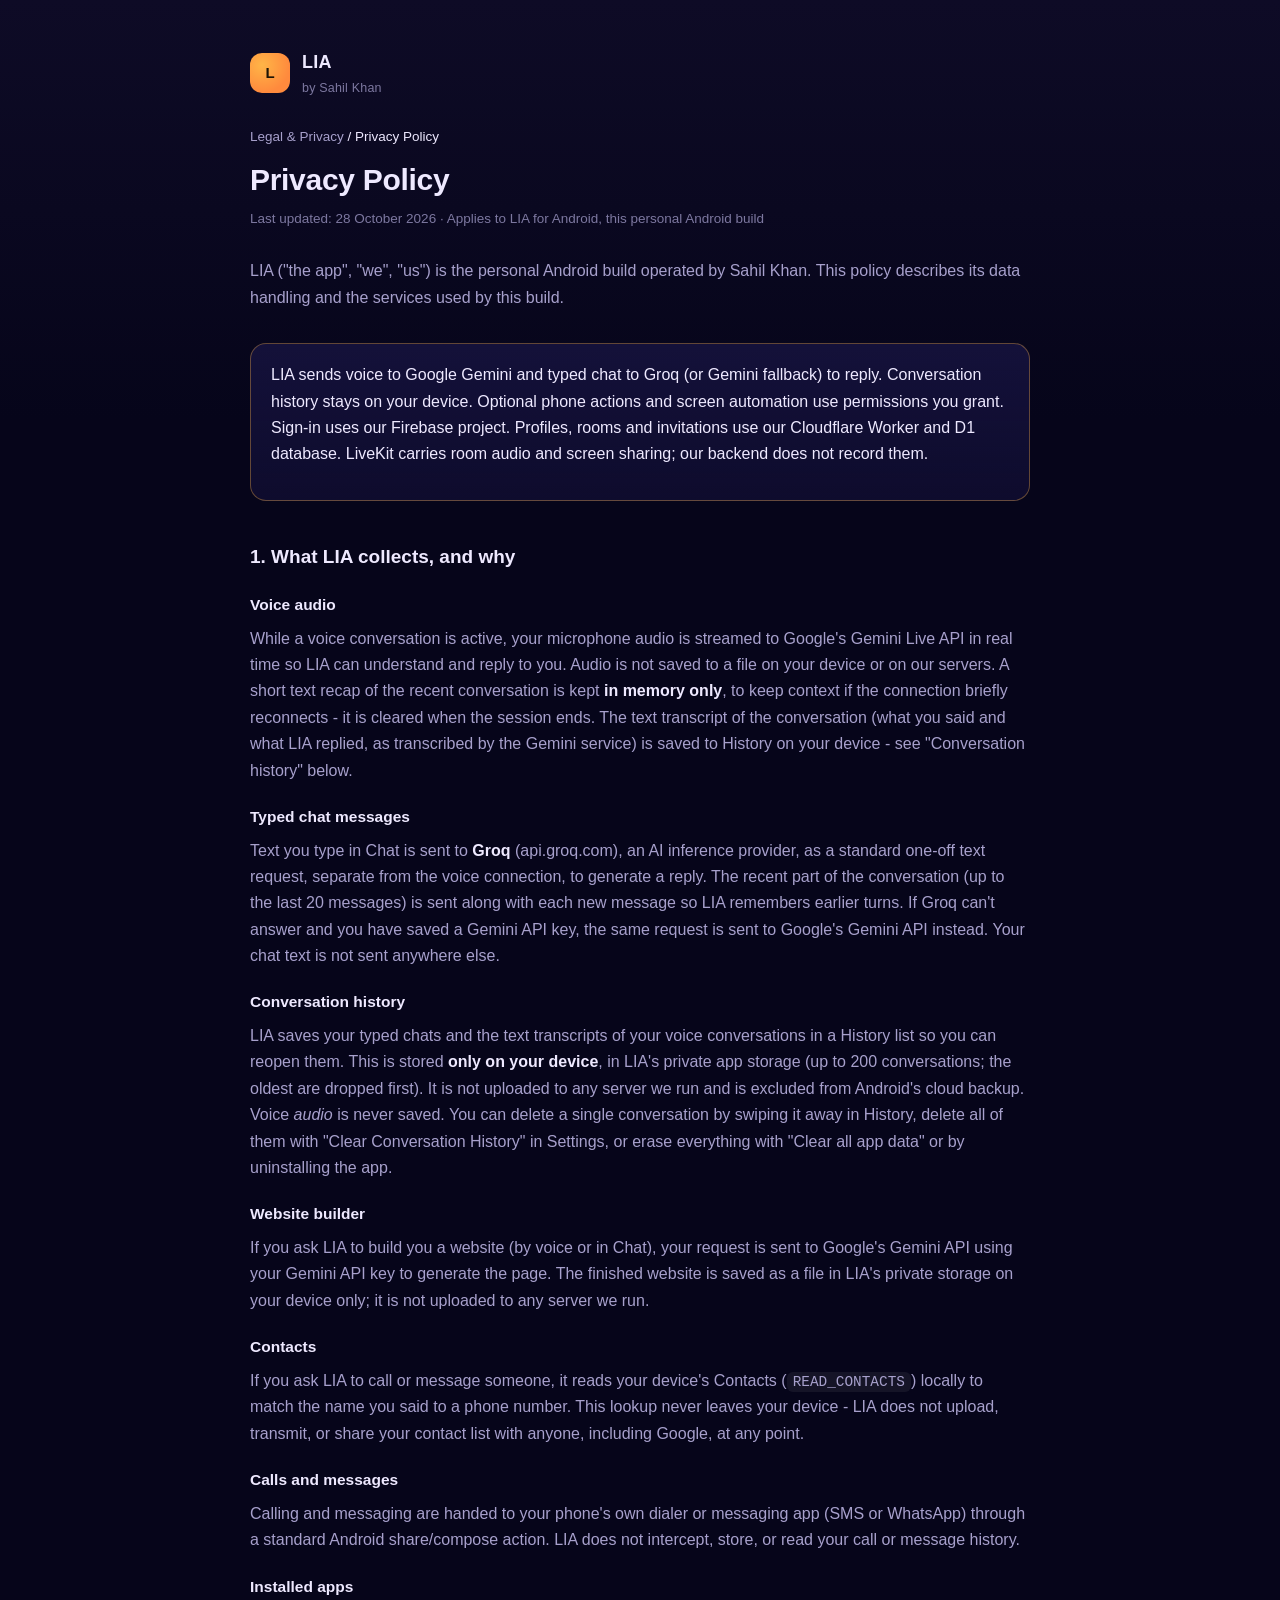
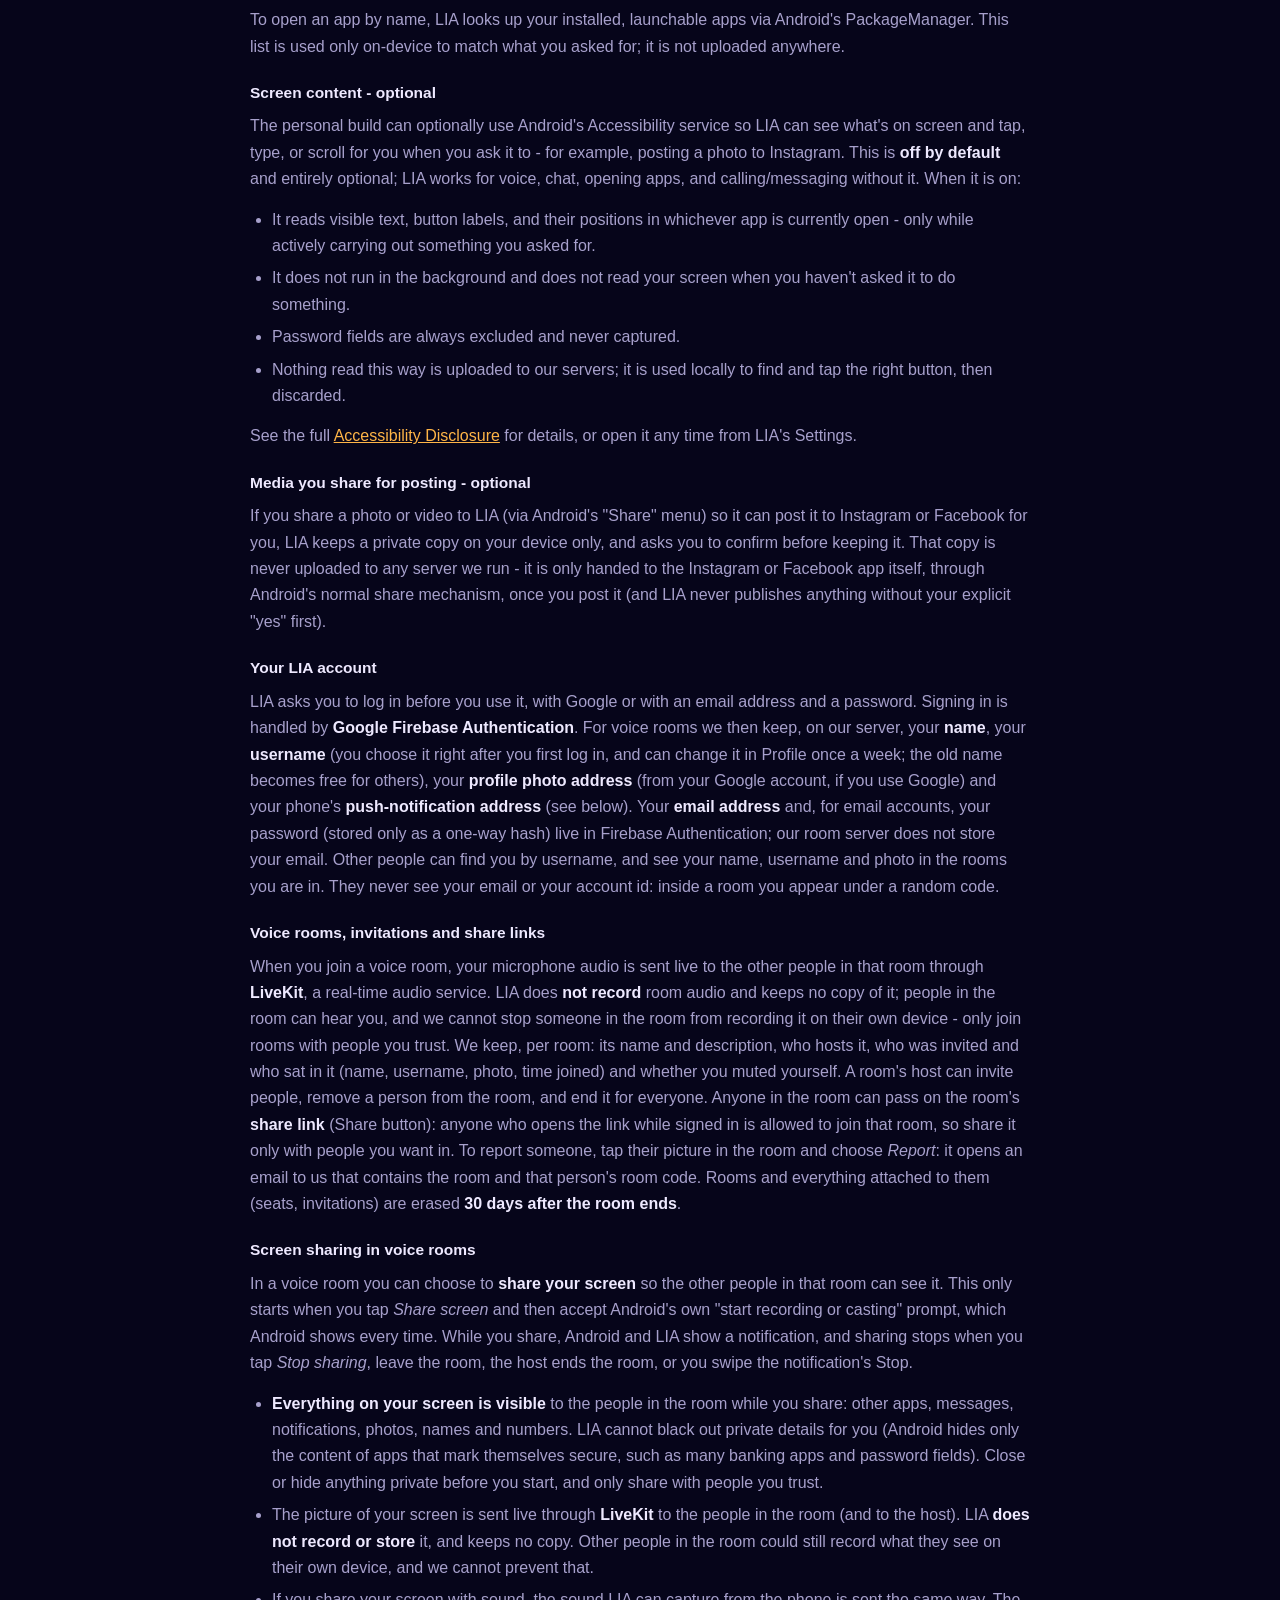
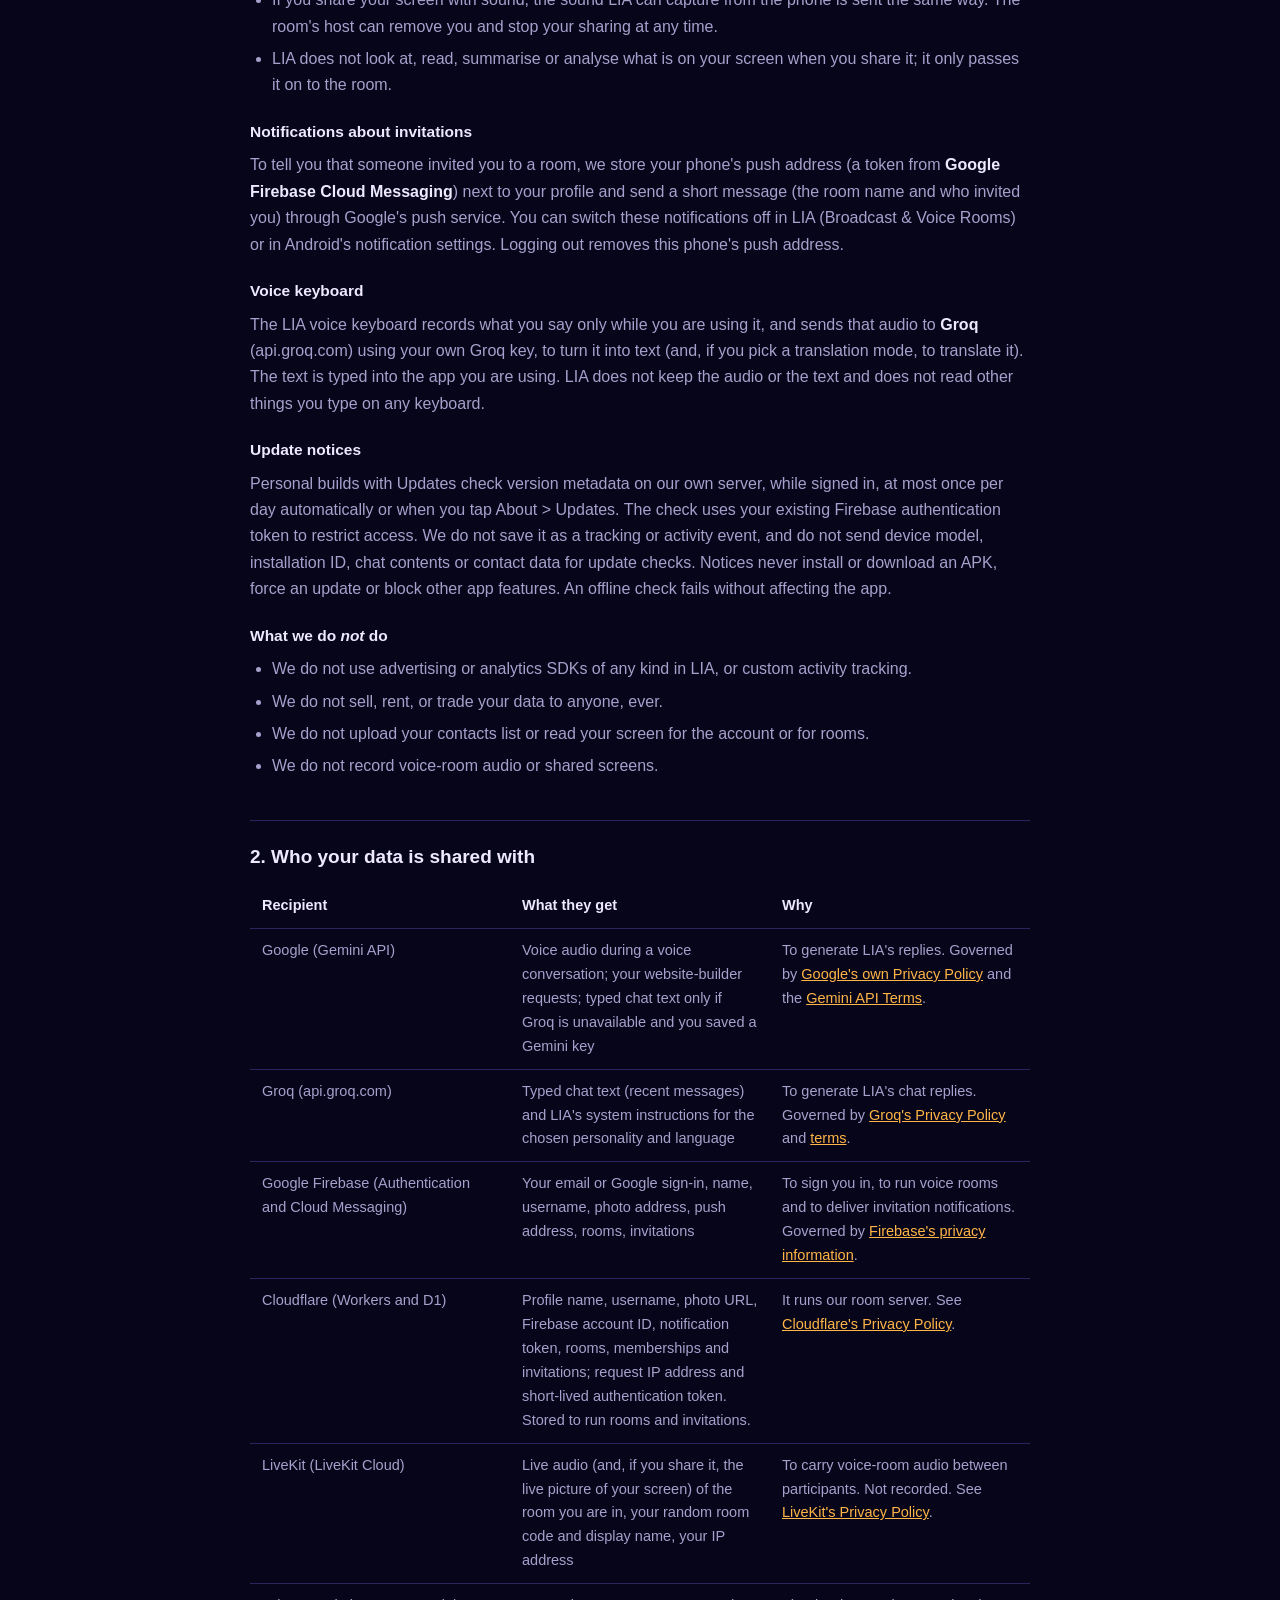
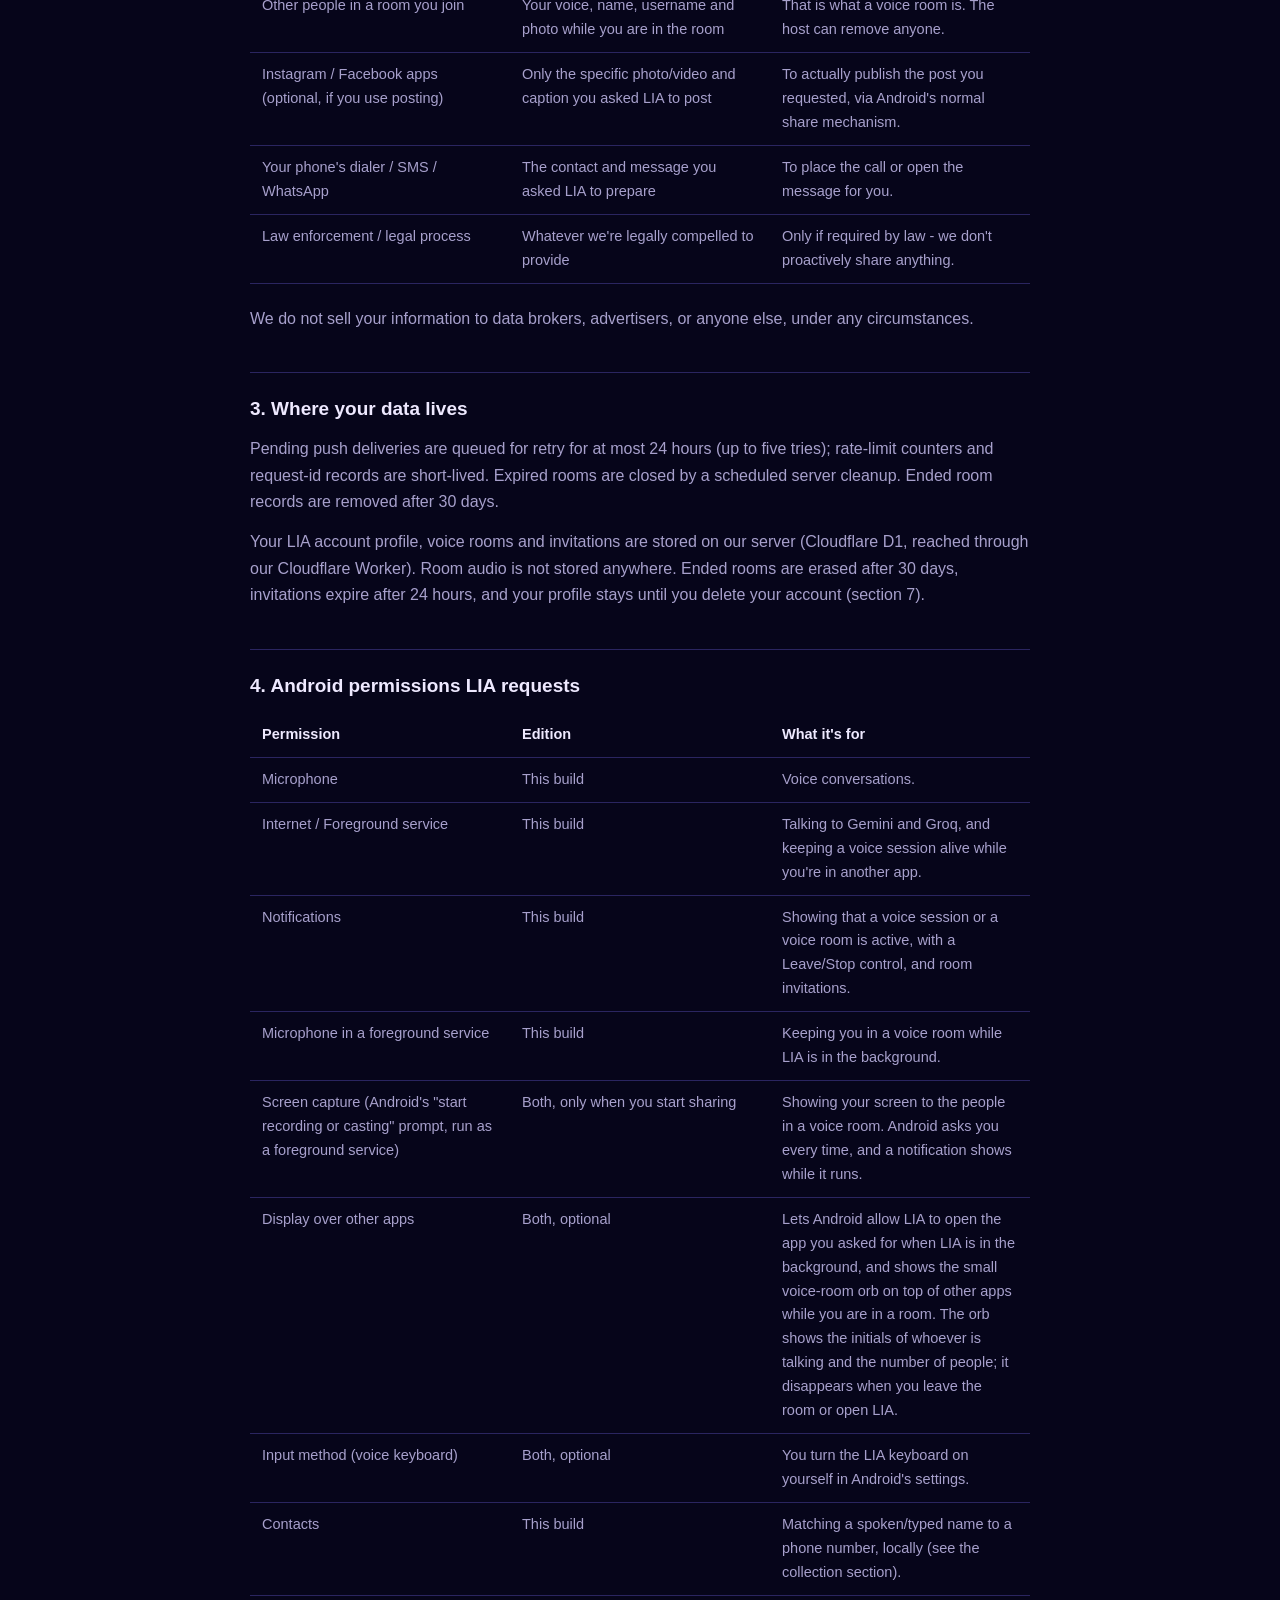
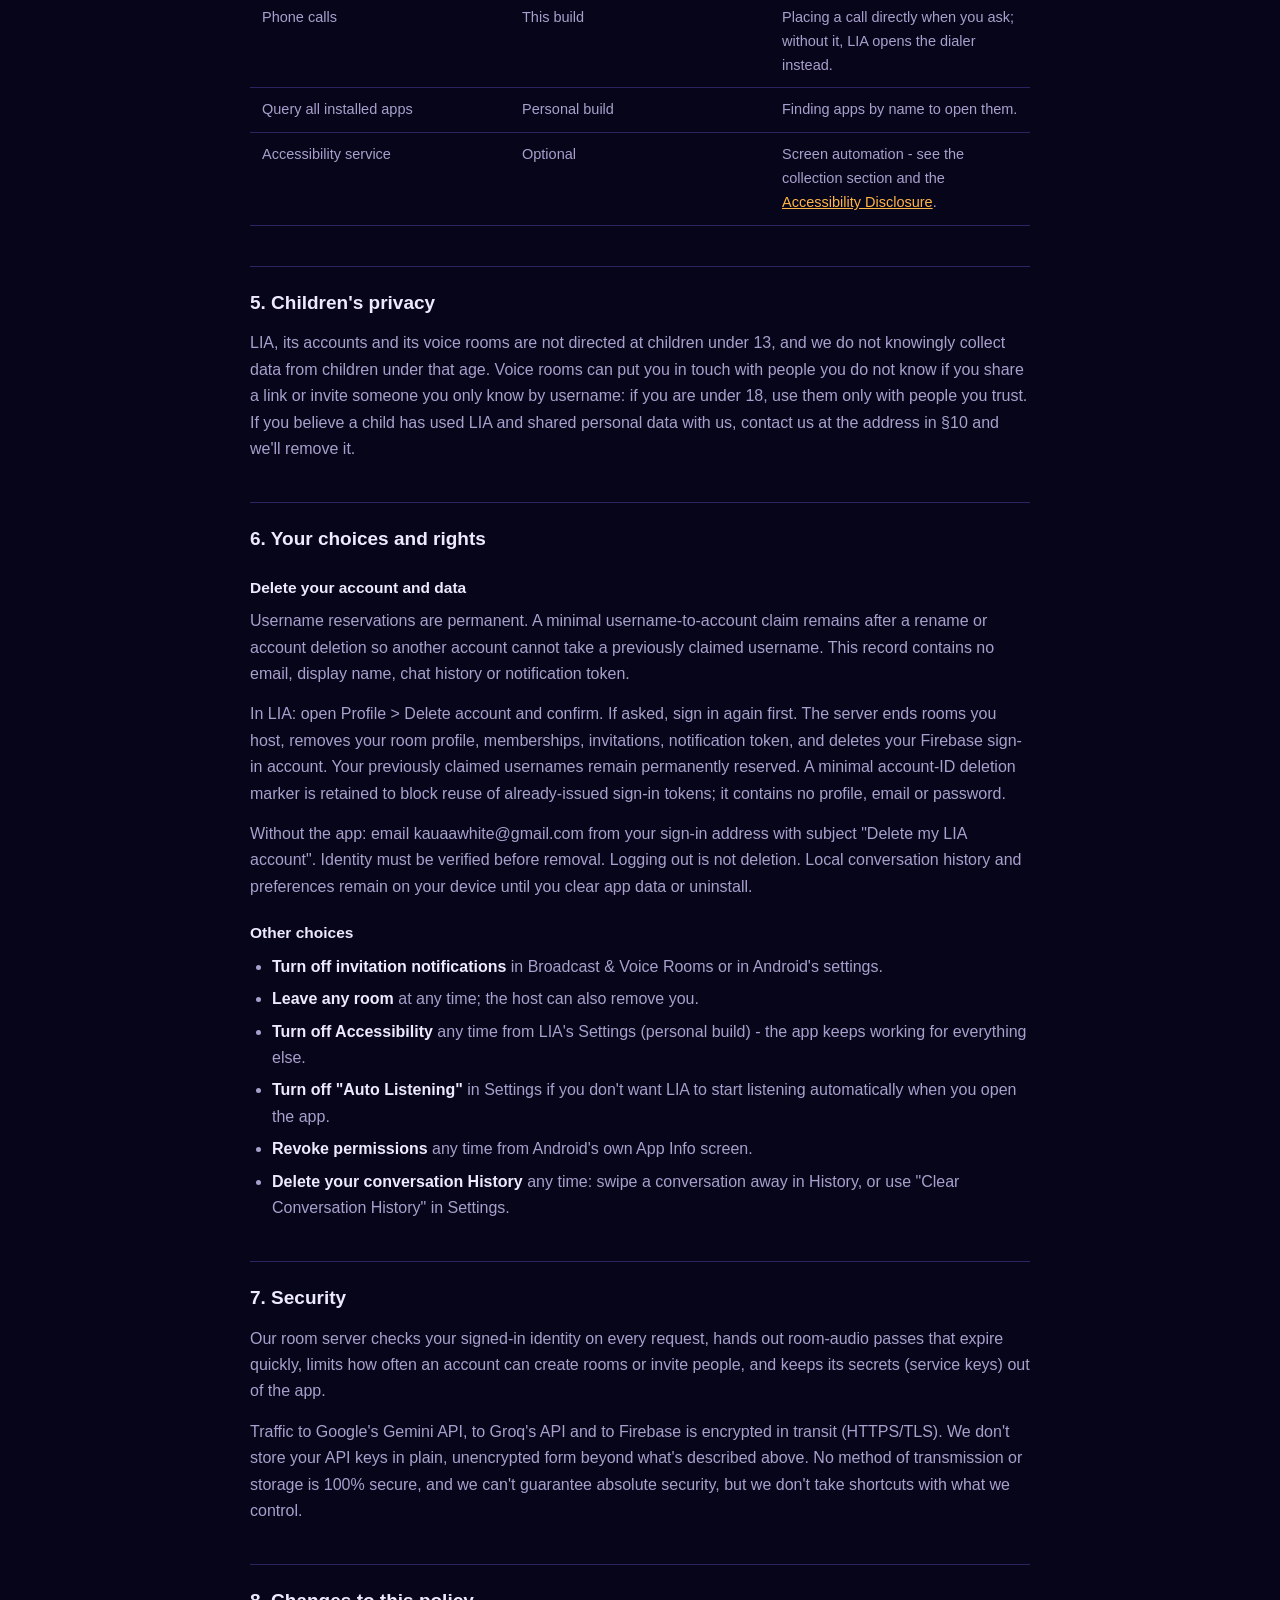
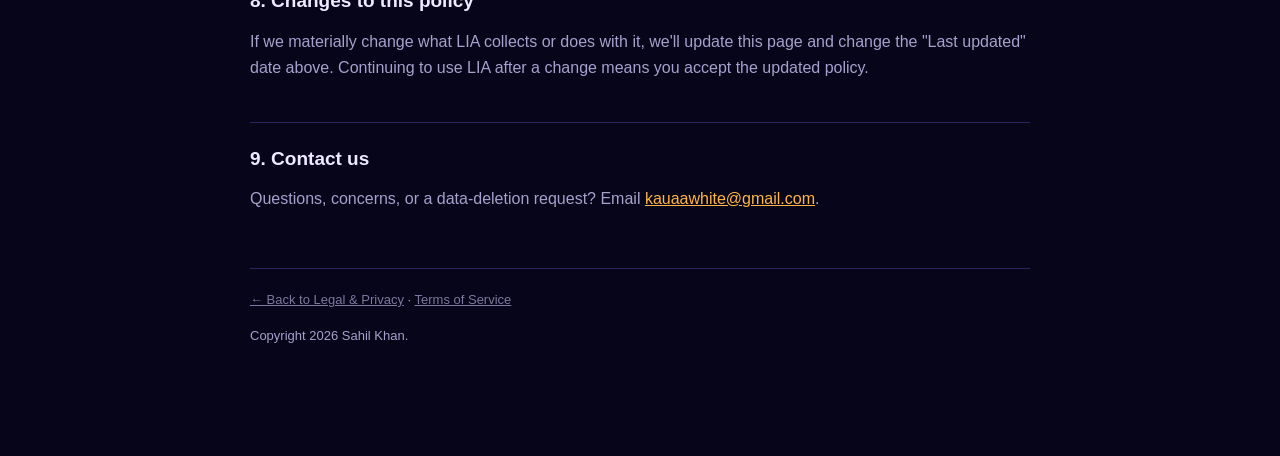
==== privacy-policy.html @ 839a4ca4 "Remove retired activity reporting, keep notice-only updates" ====
<!DOCTYPE html>

<html lang="en">
<head>
<meta charset="utf-8"/>
<meta content="width=device-width, initial-scale=1" name="viewport"/>
<title>Privacy Policy - LIA</title>
<meta content="Privacy Policy for the LIA AI assistant app: what data it collects, why, and who it's shared with." name="description"/>
<link href="style.css" rel="stylesheet"/>
</head>
<body>
<div class="wrap">
<header class="top">
<div class="mark">L</div>
<div class="brand">LIA<small>by Sahil Khan</small></div>
</header>
<nav class="crumbs"><a href="index.html">Legal &amp; Privacy</a> / Privacy Policy</nav>
<h1>Privacy Policy</h1>
<p class="updated">Last updated: 28 October 2026 · Applies to LIA for Android, this personal Android build</p>
<p class="lede">LIA ("the app", "we", "us") is the personal Android build operated by Sahil Khan. This policy describes its data handling and the services used by this build.</p>
<div class="card notice">
<p>LIA sends voice to Google Gemini and typed chat to Groq (or Gemini fallback) to reply. Conversation history stays on your device. Optional phone actions and screen automation use permissions you grant. Sign-in uses our Firebase project. Profiles, rooms and invitations use our Cloudflare Worker and D1 database. LiveKit carries room audio and screen sharing; our backend does not record them.</p>
</div>
<h2 id="collect">1. What LIA collects, and why</h2>
<h3>Voice audio</h3>
<p>While a voice conversation is active, your microphone audio is streamed to Google's Gemini
  Live API in real time so LIA can understand and reply to you. Audio is not saved to a file on
  your device or on our servers. A short text recap of the recent conversation is kept
  <strong>in memory only</strong>, to keep context if the connection briefly reconnects - it is
  cleared when the session ends. The text transcript of the conversation (what you said and what
  LIA replied, as transcribed by the Gemini service) is saved to History on your device - see
  "Conversation history" below.</p>
<h3>Typed chat messages</h3>
<p>Text you type in Chat is sent to <strong>Groq</strong> (api.groq.com), an AI inference
  provider, as a standard one-off text request, separate from the voice connection, to generate
  a reply. The recent part of the conversation (up to the last 20 messages) is sent along with
  each new message so LIA remembers earlier turns. If Groq can't answer and you have saved a
  Gemini API key, the same request is sent to Google's Gemini API instead. Your chat text is
  not sent anywhere else.</p>
<h3>Conversation history</h3>
<p>LIA saves your typed chats and the text transcripts of your voice conversations in a
  History list so you can reopen them. This is stored <strong>only on your device</strong>, in
  LIA's private app storage (up to 200 conversations; the oldest are dropped first). It is not
  uploaded to any server we run and is excluded from Android's cloud backup. Voice <em>audio</em>
  is never saved. You can delete a single conversation by swiping it away in History, delete
  all of them with "Clear Conversation History" in Settings, or erase everything with "Clear all
  app data" or by uninstalling the app.</p>
<h3>Website builder</h3>
<p>If you ask LIA to build you a website (by voice or in Chat), your request is sent to
  Google's Gemini API using your Gemini API key to generate the page. The finished website is
  saved as a file in LIA's private storage on your device only; it is not uploaded to any
  server we run.</p>
<h3>Contacts</h3>
<p>If you ask LIA to call or message someone, it reads your device's Contacts
  (<code>READ_CONTACTS</code>) locally to match the name you said to a phone number. This lookup
  never leaves your device - LIA does not upload, transmit, or share your contact list with
  anyone, including Google, at any point.</p>
<h3>Calls and messages</h3>
<p>Calling and messaging are handed to your phone's own dialer or messaging app (SMS or
  WhatsApp) through a standard Android share/compose action. LIA does not intercept, store, or
  read your call or message history.</p>
<h3>Installed apps</h3>
<p>To open an app by name, LIA looks up your installed, launchable apps via Android's
  PackageManager. This list is used only on-device to match what you asked for; it is not
  uploaded anywhere.</p>
<h3 id="accessibility">Screen content - optional</h3>
<p>The personal build can optionally use Android's Accessibility service so LIA can see what's
  on screen and tap, type, or scroll for you when you ask it to - for example, posting a photo
  to Instagram. This is <strong>off by default</strong> and entirely optional; LIA works for
  voice, chat, opening apps, and calling/messaging without it. When it is on:</p>
<ul>
<li>It reads visible text, button labels, and their positions in whichever app is currently
    open - only while actively carrying out something you asked for.</li>
<li>It does not run in the background and does not read your screen when you haven't asked
    it to do something.</li>
<li>Password fields are always excluded and never captured.</li>
<li>Nothing read this way is uploaded to our servers; it is used locally to find and tap the
    right button, then discarded.</li>
</ul>
<p>See the full <a href="privacy-policy.html#accessibility">Accessibility Disclosure</a> for
  details, or open it any time from LIA's Settings.</p>
<h3>Media you share for posting - optional</h3>
<p>If you share a photo or video to LIA (via Android's "Share" menu) so it can post it to
  Instagram or Facebook for you, LIA keeps a private copy on your device only, and asks you to
  confirm before keeping it. That copy is never uploaded to any server we run - it is only
  handed to the Instagram or Facebook app itself, through Android's normal share mechanism, once
  you post it (and LIA never publishes anything without your explicit "yes" first).</p>
<h3 id="account">Your LIA account</h3>
<p>LIA asks you to log in before you use it, with Google or with an email address and a password.
  Signing in is handled by <strong>Google Firebase Authentication</strong>. For voice rooms we then keep, on our
  server, your <strong>name</strong>, your <strong>username</strong> (you choose it right after you first log in, and can change it in Profile once a week; the old name becomes free for others), your
  <strong>profile photo address</strong> (from your Google account, if you use Google) and your phone's
  <strong>push-notification address</strong> (see below). Your <strong>email address</strong> and, for email accounts,
  your password (stored only as a one-way hash) live in Firebase Authentication; our room server does not store your
  email. Other people can find you by username, and see your name, username and photo in the rooms you are in. They
  never see your email or your account id: inside a room you appear under a random code.</p>
<h3 id="rooms">Voice rooms, invitations and share links</h3>
<p>When you join a voice room, your microphone audio is sent live to the other people in that room through
  <strong>LiveKit</strong>, a real-time audio service. LIA does <strong>not record</strong> room audio and keeps no
  copy of it; people in the room can hear you, and we cannot stop someone in the room from recording it
  on their own device - only join rooms with people you trust. We keep, per room: its name and description, who hosts
  it, who was invited and who sat in it (name, username, photo, time joined) and whether you muted yourself. A room's
  host can invite people, remove a person from the room, and end it for everyone. Anyone in the room can pass on the
  room's <strong>share link</strong> (Share button): anyone who opens the link while signed in is allowed to join that room, so share it
  only with people you want in. To report someone, tap their picture in the room and choose <em>Report</em>: it opens an email to us that contains the room and that person's room code. Rooms and everything attached to them (seats, invitations) are erased
  <strong>30 days after the room ends</strong>.</p>
<h3 id="screenshare">Screen sharing in voice rooms</h3>
<p>In a voice room you can choose to <strong>share your screen</strong> so the other people in that room can see it.
  This only starts when you tap <em>Share screen</em> and then accept Android's own "start recording or casting"
  prompt, which Android shows every time. While you share, Android and LIA show a notification, and sharing stops when
  you tap <em>Stop sharing</em>, leave the room, the host ends the room, or you swipe the notification's Stop.</p>
<ul>
<li><strong>Everything on your screen is visible</strong> to the people in the room while you share: other apps,
    messages, notifications, photos, names and numbers. LIA cannot black out private details for you (Android hides
    only the content of apps that mark themselves secure, such as many banking apps and password fields). Close or
    hide anything private before you start, and only share with people you trust.</li>
<li>The picture of your screen is sent live through <strong>LiveKit</strong> to the people in the room (and to the
    host). LIA <strong>does not record or store</strong> it, and keeps no copy. Other people in the room could still
    record what they see on their own device, and we cannot prevent that.</li>
<li>If you share your screen with sound, the sound LIA can capture from the phone is sent the same way. The room's
    host can remove you and stop your sharing at any time.</li>
<li>LIA does not look at, read, summarise or analyse what is on your screen when you share it; it only passes it
    on to the room.</li>
</ul>
<h3 id="push">Notifications about invitations</h3>
<p>To tell you that someone invited you to a room, we store your phone's push address (a token from
  <strong>Google Firebase Cloud Messaging</strong>) next to your profile and send a short message (the room name and
  who invited you) through Google's push service. You can switch these notifications off in LIA
  (Broadcast &amp; Voice Rooms) or in Android's notification settings. Logging out removes this phone's push address.</p>
<h3 id="keyboard">Voice keyboard</h3>
<p>The LIA voice keyboard records what you say only while you are using it, and sends that audio to
  <strong>Groq</strong> (api.groq.com) using your own Groq key, to turn it into text (and, if you pick a translation
  mode, to translate it). The text is typed into the app you are using. LIA does not keep the audio or the text and
  does not read other things you type on any keyboard.</p>
<h3 id="updates">Update notices</h3>
<p>Personal builds with Updates check version metadata on our own server, while signed in, at most once per day automatically or when you tap About &gt; Updates. The check uses your existing Firebase authentication token to restrict access. We do not save it as a tracking or activity event, and do not send device model, installation ID, chat contents or contact data for update checks. Notices never install or download an APK, force an update or block other app features. An offline check fails without affecting the app.</p>
<h3>What we do <em>not</em> do</h3>
<ul>
<li>We do not use advertising or analytics SDKs of any kind in LIA, or custom activity tracking.</li>
<li>We do not sell, rent, or trade your data to anyone, ever.</li>
<li>We do not upload your contacts list or read your screen for the account or for rooms.</li>
<li>We do not record voice-room audio or shared screens.</li>
</ul>
<h2 id="share">2. Who your data is shared with</h2>
<table>
<tr><th>Recipient</th><th>What they get</th><th>Why</th></tr>
<tr><td>Google (Gemini API)</td><td>Voice audio during a voice conversation; your website-builder requests; typed chat text only if Groq is unavailable and you saved a Gemini key</td><td>To generate LIA's replies. Governed by <a href="https://policies.google.com/privacy" rel="noopener" target="_blank">Google's own Privacy Policy</a> and the <a href="https://ai.google.dev/gemini-api/terms" rel="noopener" target="_blank">Gemini API Terms</a>.</td></tr>
<tr><td>Groq (api.groq.com)</td><td>Typed chat text (recent messages) and LIA's system instructions for the chosen personality and language</td><td>To generate LIA's chat replies. Governed by <a href="https://groq.com/privacy-policy/" rel="noopener" target="_blank">Groq's Privacy Policy</a> and <a href="https://console.groq.com/docs/legal/services-agreement" rel="noopener" target="_blank">terms</a>.</td></tr>
<tr><td>Google Firebase (Authentication and Cloud Messaging)</td><td>Your email or Google sign-in, name, username, photo address, push address, rooms, invitations</td><td>To sign you in, to run voice rooms and to deliver invitation notifications. Governed by <a href="https://firebase.google.com/support/privacy" rel="noopener" target="_blank">Firebase's privacy information</a>.</td></tr>
<tr><td>Cloudflare (Workers and D1)</td><td>Profile name, username, photo URL, Firebase account ID, notification token, rooms, memberships and invitations; request IP address and short-lived authentication token. Stored to run rooms and invitations.</td><td>It runs our room server. See <a href="https://www.cloudflare.com/privacypolicy/" rel="noopener" target="_blank">Cloudflare's Privacy Policy</a>.</td></tr>
<tr><td>LiveKit (LiveKit Cloud)</td><td>Live audio (and, if you share it, the live picture of your screen) of the room you are in, your random room code and display name, your IP address</td><td>To carry voice-room audio between participants. Not recorded. See <a href="https://livekit.com/legal/privacy-policy" rel="noopener" target="_blank">LiveKit's Privacy Policy</a>.</td></tr>
<tr><td>Other people in a room you join</td><td>Your voice, name, username and photo while you are in the room</td><td>That is what a voice room is. The host can remove anyone.</td></tr>
<tr><td>Instagram / Facebook apps (optional, if you use posting)</td><td>Only the specific photo/video and caption you asked LIA to post</td><td>To actually publish the post you requested, via Android's normal share mechanism.</td></tr>
<tr><td>Your phone's dialer / SMS / WhatsApp</td><td>The contact and message you asked LIA to prepare</td><td>To place the call or open the message for you.</td></tr>
<tr><td>Law enforcement / legal process</td><td>Whatever we're legally compelled to provide</td><td>Only if required by law - we don't proactively share anything.</td></tr>
</table>
<p>We do not sell your information to data brokers, advertisers, or anyone else, under any
  circumstances.</p>
<h2 id="storage">3. Where your data lives</h2><p>Pending push deliveries are queued for retry for at most 24 hours (up to five tries); rate-limit counters and request-id records are short-lived. Expired rooms are closed by a scheduled server cleanup. Ended room records are removed after 30 days.</p>
<p>Your LIA account profile, voice rooms and invitations are stored on our server (Cloudflare D1, reached through our Cloudflare Worker). Room audio is not stored anywhere. Ended rooms are erased after 30 days, invitations expire after
  24 hours, and your profile stays until you delete your account (section 7).</p>
<h2 id="permissions">4. Android permissions LIA requests</h2>
<table>
<tr><th>Permission</th><th>Edition</th><th>What it's for</th></tr>
<tr><td>Microphone</td><td>This build</td><td>Voice conversations.</td></tr>
<tr><td>Internet / Foreground service</td><td>This build</td><td>Talking to Gemini and Groq, and keeping a voice session alive while you're in another app.</td></tr>
<tr><td>Notifications</td><td>This build</td><td>Showing that a voice session or a voice room is active, with a Leave/Stop control, and room invitations.</td></tr>
<tr><td>Microphone in a foreground service</td><td>This build</td><td>Keeping you in a voice room while LIA is in the background.</td></tr>
<tr><td>Screen capture (Android's "start recording or casting" prompt, run as a foreground service)</td><td>Both, only when you start sharing</td><td>Showing your screen to the people in a voice room. Android asks you every time, and a notification shows while it runs.</td></tr>
<tr><td>Display over other apps</td><td>Both, optional</td><td>Lets Android allow LIA to open the app you asked for when LIA is in the background, and shows the small voice-room orb on top of other apps while you are in a room. The orb shows the initials of whoever is talking and the number of people; it disappears when you leave the room or open LIA.</td></tr>
<tr><td>Input method (voice keyboard)</td><td>Both, optional</td><td>You turn the LIA keyboard on yourself in Android's settings.</td></tr>
<tr><td>Contacts</td><td>This build</td><td>Matching a spoken/typed name to a phone number, locally (see the collection section).</td></tr>
<tr><td>Phone calls</td><td>This build</td><td>Placing a call directly when you ask; without it, LIA opens the dialer instead.</td></tr>
<tr><td>Query all installed apps</td><td>Personal build</td><td>Finding apps by name to open them.</td></tr>
<tr><td>Accessibility service</td><td>Optional</td><td>Screen automation - see the collection section and the <a href="privacy-policy.html#accessibility">Accessibility Disclosure</a>.</td></tr>
</table>
<h2 id="children">5. Children's privacy</h2>
<p>LIA, its accounts and its voice rooms are not directed at children under 13, and we do not knowingly collect data from
  children under that age. Voice rooms can put you in touch with people you do not know if you share a link or invite
  someone you only know by username: if you are under 18, use them only with people you trust. If you believe a child has used LIA and shared personal data with
  us, contact us at the address in §10 and we'll remove it.</p>
<h2 id="rights">6. Your choices and rights</h2>
<h3 id="delete-account">Delete your account and data</h3><p>Username reservations are permanent. A minimal username-to-account claim remains after a rename or account deletion so another account cannot take a previously claimed username. This record contains no email, display name, chat history or notification token.</p><p>In LIA: open Profile &gt; Delete account and confirm. If asked, sign in again first. The server ends rooms you host, removes your room profile, memberships, invitations, notification token, and deletes your Firebase sign-in account. Your previously claimed usernames remain permanently reserved. A minimal account-ID deletion marker is retained to block reuse of already-issued sign-in tokens; it contains no profile, email or password.</p><p>Without the app: email kauaawhite@gmail.com from your sign-in address with subject "Delete my LIA account". Identity must be verified before removal. Logging out is not deletion. Local conversation history and preferences remain on your device until you clear app data or uninstall.</p><h3>Other choices</h3>
<ul>
<li><strong>Turn off invitation notifications</strong> in Broadcast &amp; Voice Rooms or in Android's settings.</li>
<li><strong>Leave any room</strong> at any time; the host can also remove you.</li>
<li><strong>Turn off Accessibility</strong> any time from LIA's Settings (personal build) -
    the app keeps working for everything else.</li>
<li><strong>Turn off "Auto Listening"</strong> in Settings if you don't want LIA to start
    listening automatically when you open the app.</li>
<li><strong>Revoke permissions</strong> any time from Android's own App Info screen.</li>
<li><strong>Delete your conversation History</strong> any time: swipe a conversation away in
    History, or use "Clear Conversation History" in Settings.</li>
</ul>
<h2 id="security">7. Security</h2>
<p>Our room server checks your signed-in identity on every request, hands out room-audio passes that expire
  quickly, limits how often an account can create rooms or invite people, and keeps its secrets (service keys) out of
  the app.</p>
<p>Traffic to Google's Gemini API, to Groq's API and to Firebase is encrypted in transit
  (HTTPS/TLS). We don't store your API keys in plain, unencrypted form beyond what's
  described above. No method of transmission or storage is 100% secure, and we can't guarantee
  absolute security, but we don't take shortcuts with what we control.</p>
<h2 id="changes">8. Changes to this policy</h2>
<p>If we materially change what LIA collects or does with it, we'll update this page and
  change the "Last updated" date above. Continuing to use LIA after a change means you accept
  the updated policy.</p>
<h2 id="contact">9. Contact us</h2>
<p>Questions, concerns, or a data-deletion request? Email
  <a href="mailto:kauaawhite@gmail.com">kauaawhite@gmail.com</a>.</p>
<footer>
<p><a href="index.html">← Back to Legal &amp; Privacy</a> · <a href="terms-of-service.html">Terms of Service</a></p>
<p>Copyright <span id="copyright-year"></span> Sahil Khan.</p></footer>
</div>
<script>document.getElementById('copyright-year').textContent = new Date().getFullYear();</script></body>
</html>
---- style.css ----
:root {
  --bg: #06051a; --bg-top: #0e0b26; --surface: #14113a; --border: #2a2560;
  --text: #eee9ff; --text-secondary: #a7a0cc; --text-tertiary: #7d78a0;
  --accent: #ffb547; --accent-2: #ff8a3d; --success: #3fe0d0; --error: #ff7a85;
  --radius: 16px; --maxw: 820px;
}
* { box-sizing: border-box; }
html { scroll-behavior: smooth; }
body {
  margin: 0; background: linear-gradient(180deg, var(--bg-top), var(--bg) 420px);
  color: var(--text); font: 16px/1.65 -apple-system, "Segoe UI", Roboto, "Noto Sans", Arial, sans-serif;
  -webkit-font-smoothing: antialiased;
}
.wrap { max-width: var(--maxw); margin: 0 auto; padding: 48px 20px 96px; }
header.top { display: flex; align-items: center; gap: 12px; margin-bottom: 8px; }
.mark {
  width: 40px; height: 40px; border-radius: 12px; flex: none;
  background: radial-gradient(circle at 30% 30%, var(--accent), var(--accent-2) 70%);
  display: flex; align-items: center; justify-content: center;
  font-weight: 800; color: #1e1405; font-size: 15px;
}
.brand { font-weight: 700; font-size: 18px; letter-spacing: 0.2px; }
.brand small { display: block; font-weight: 400; font-size: 12.5px; color: var(--text-tertiary); }
nav.crumbs { margin: 28px 0 6px; font-size: 13.5px; }
nav.crumbs a { color: var(--text-secondary); text-decoration: none; }
nav.crumbs a:hover { color: var(--accent); }
h1 { font-size: 30px; letter-spacing: -0.3px; margin: 6px 0 4px; }
.updated { color: var(--text-tertiary); font-size: 13.5px; margin-bottom: 28px; }
.lede { color: var(--text-secondary); font-size: 16px; margin-bottom: 32px; }
h2 { font-size: 19px; margin: 40px 0 12px; padding-top: 4px; border-top: 1px solid var(--border); padding-top: 20px; }
h2:first-of-type { border-top: none; padding-top: 0; }
h3 { font-size: 15.5px; color: var(--text); margin: 20px 0 8px; }
p { color: var(--text-secondary); margin: 0 0 14px; }
ul, ol { color: var(--text-secondary); padding-left: 22px; margin: 0 0 14px; }
li { margin-bottom: 6px; }
strong { color: var(--text); }
a { color: var(--accent); }
code { background: rgba(255,255,255,0.06); padding: 2px 6px; border-radius: 6px; font-size: 0.9em; }
table { width: 100%; border-collapse: collapse; margin: 12px 0 22px; font-size: 14.5px; }
th, td { text-align: left; padding: 10px 12px; border-bottom: 1px solid var(--border); color: var(--text-secondary); vertical-align: top; }
th { color: var(--text); font-weight: 600; }
.card {
  background: linear-gradient(180deg, var(--surface), rgba(20,17,58,0.6));
  border: 1px solid var(--border); border-radius: var(--radius); padding: 18px 20px; margin: 18px 0;
}
.card.notice { border-color: rgba(255,181,71,0.35); }
.card.notice p { color: var(--text); }
.pill-row { display: flex; flex-wrap: wrap; gap: 10px; margin: 22px 0 8px; }
.pill {
  display: inline-flex; align-items: center; padding: 10px 16px; border-radius: 999px;
  background: var(--surface); border: 1px solid var(--border); color: var(--text); text-decoration: none; font-size: 14px;
}
.pill:hover { border-color: var(--accent); color: var(--accent); }
footer { margin-top: 56px; padding-top: 20px; border-top: 1px solid var(--border); color: var(--text-tertiary); font-size: 13px; }
footer a { color: var(--text-tertiary); }
.flavor-tag {
  display: inline-block; font-size: 11.5px; font-weight: 700; letter-spacing: 0.3px;
  padding: 2px 8px; border-radius: 999px; margin-left: 6px; vertical-align: 1px;
}
.flavor-tag.direct { background: rgba(63,224,208,0.15); color: var(--success); }
.flavor-tag.play { background: rgba(255,181,71,0.15); color: var(--accent); }

/* Keep long service domains and tables inside a narrow phone screen. */
body { overflow-wrap: anywhere; }
table { table-layout: fixed; }
@media (max-width: 520px) {
  .wrap { padding: 28px 16px 52px; }
  h1 { font-size: 26px; }
  table { font-size: 13px; }
  th, td { padding: 8px 5px; }
}

html { min-height: 100%; background: var(--bg); }
body { min-height: 100vh; background-attachment: fixed; }
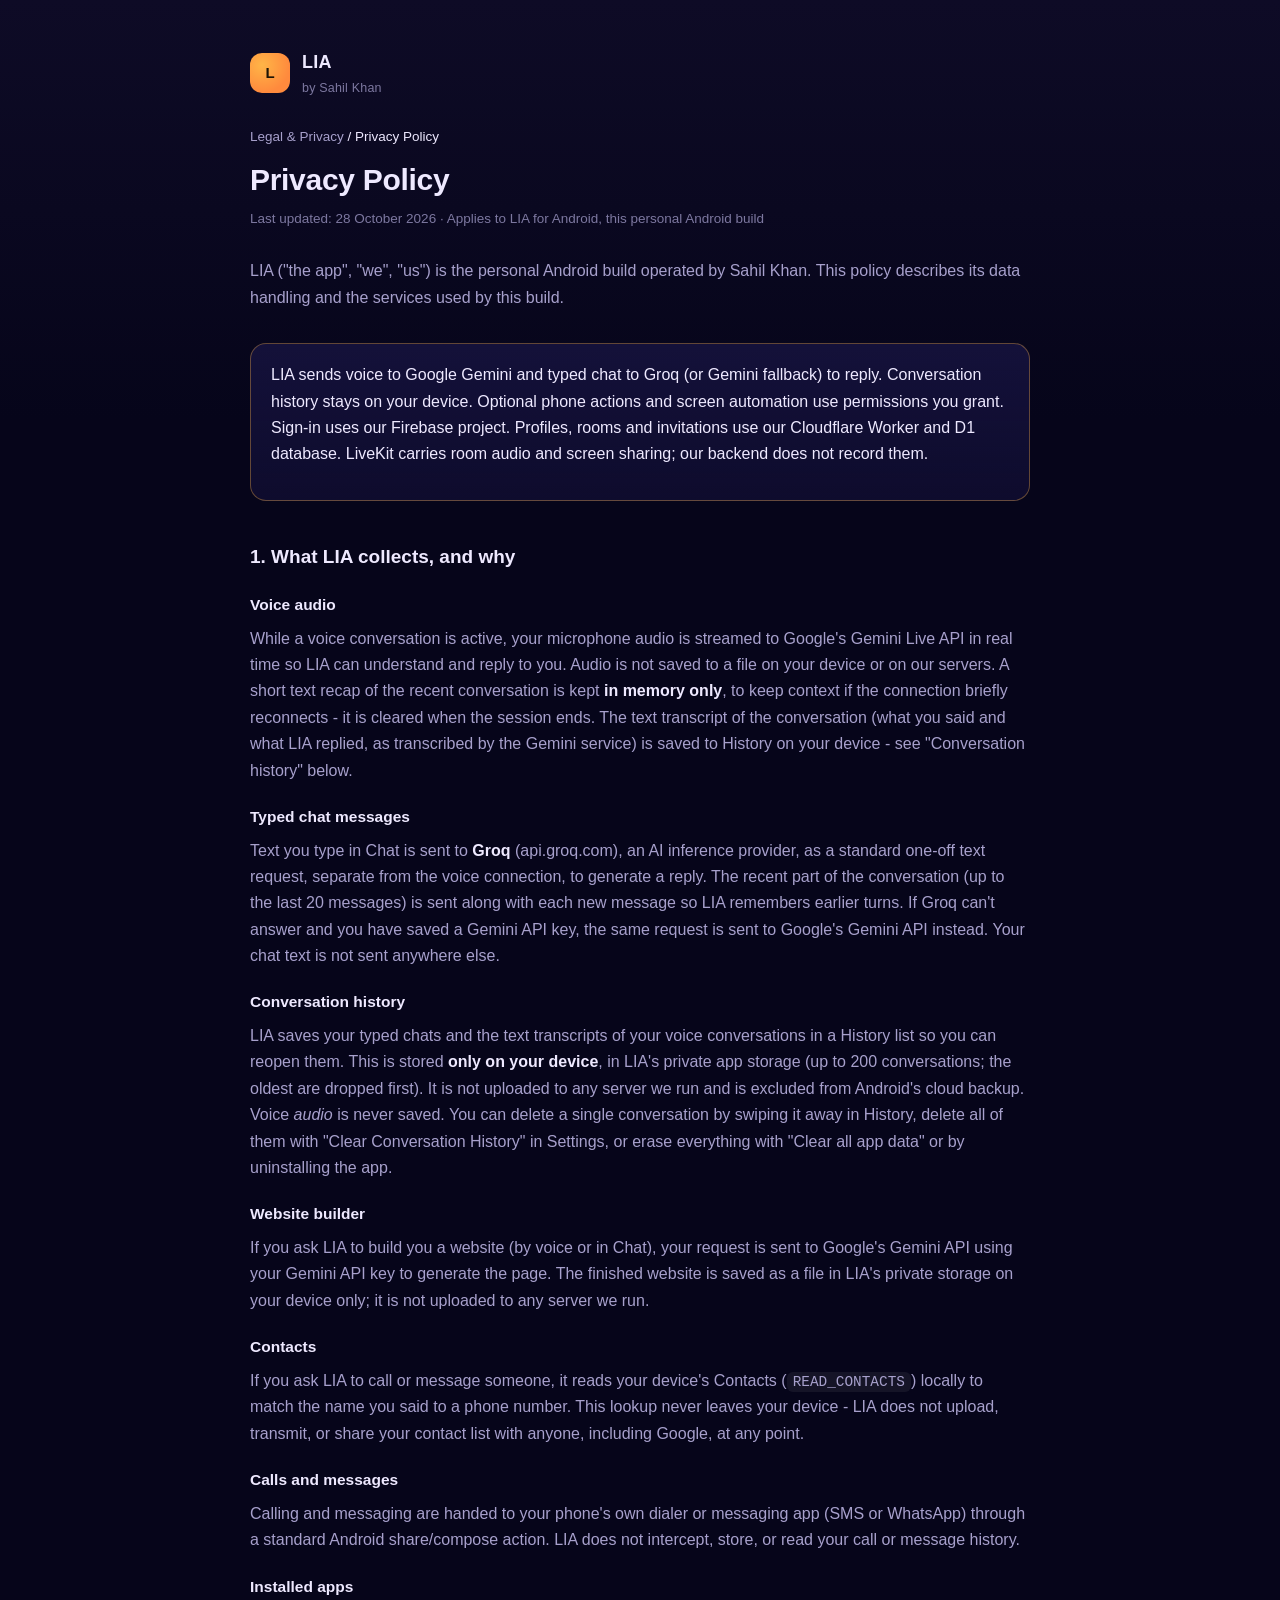
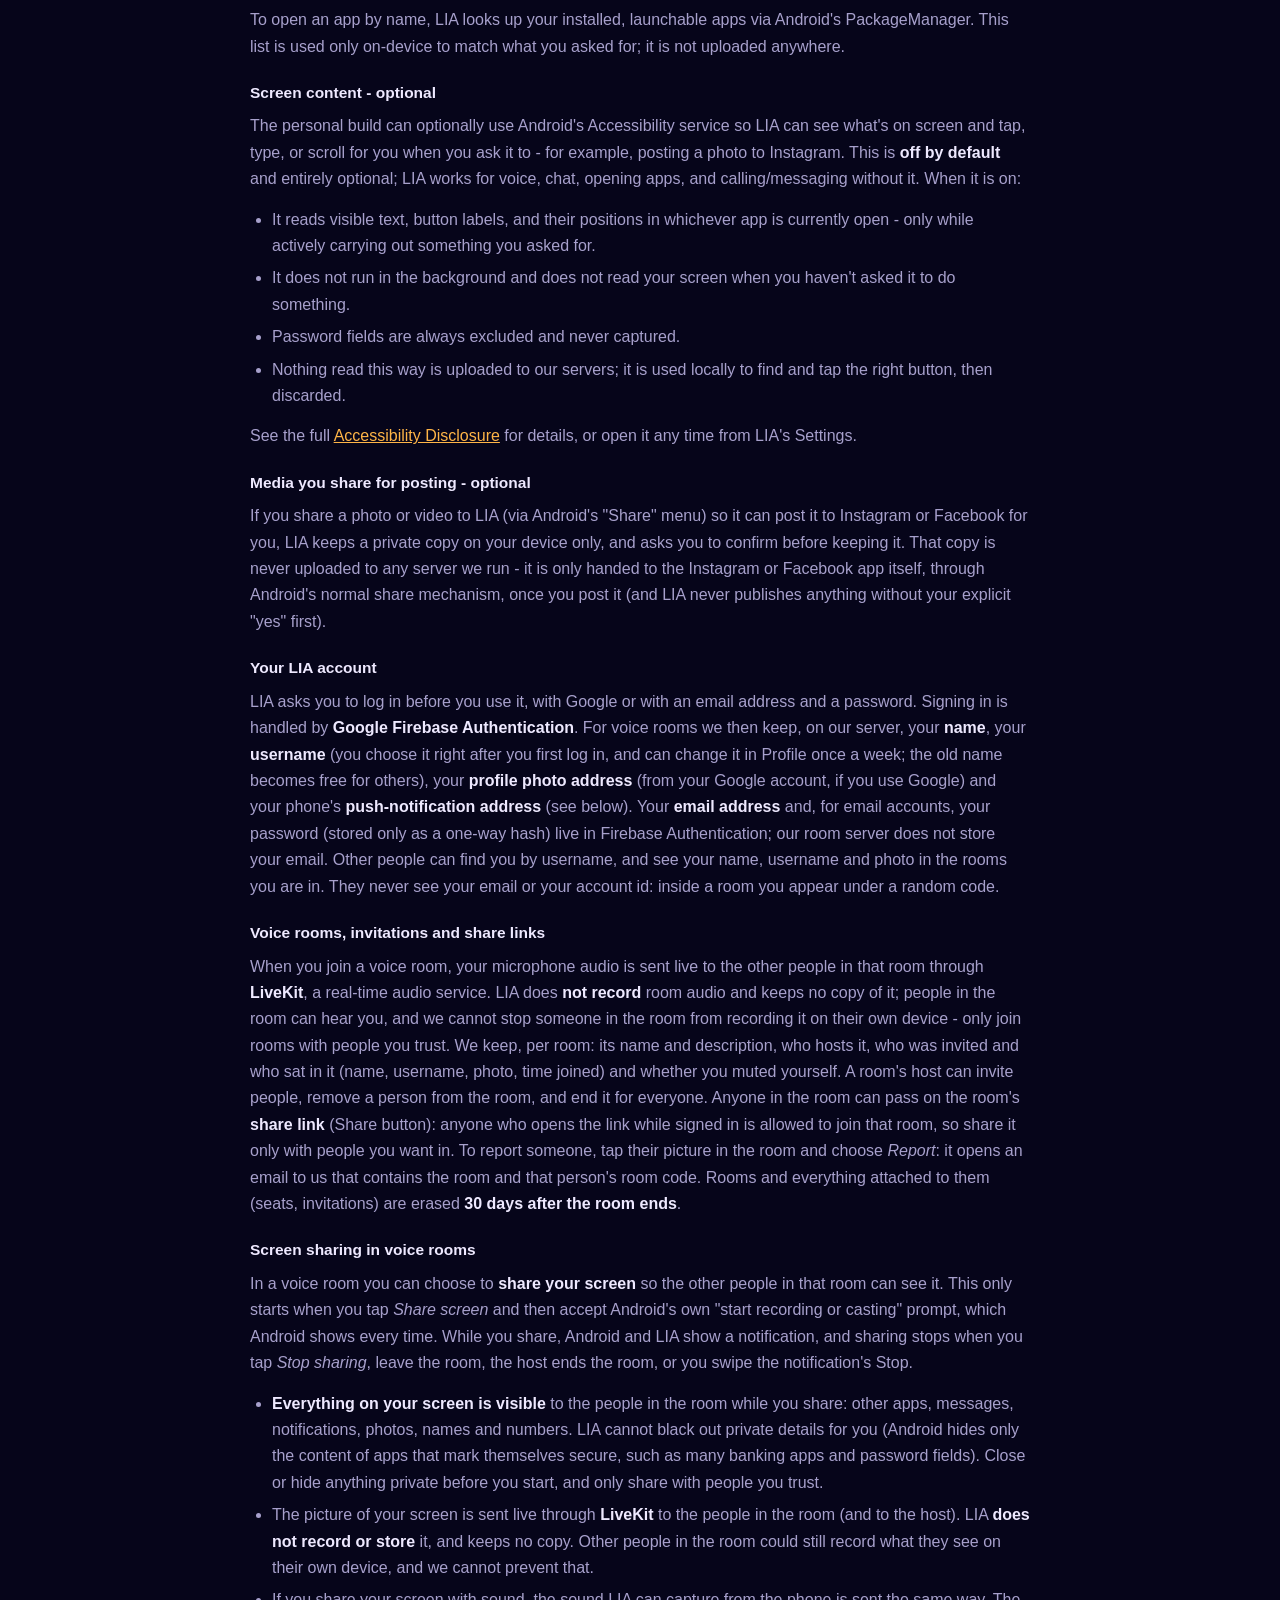
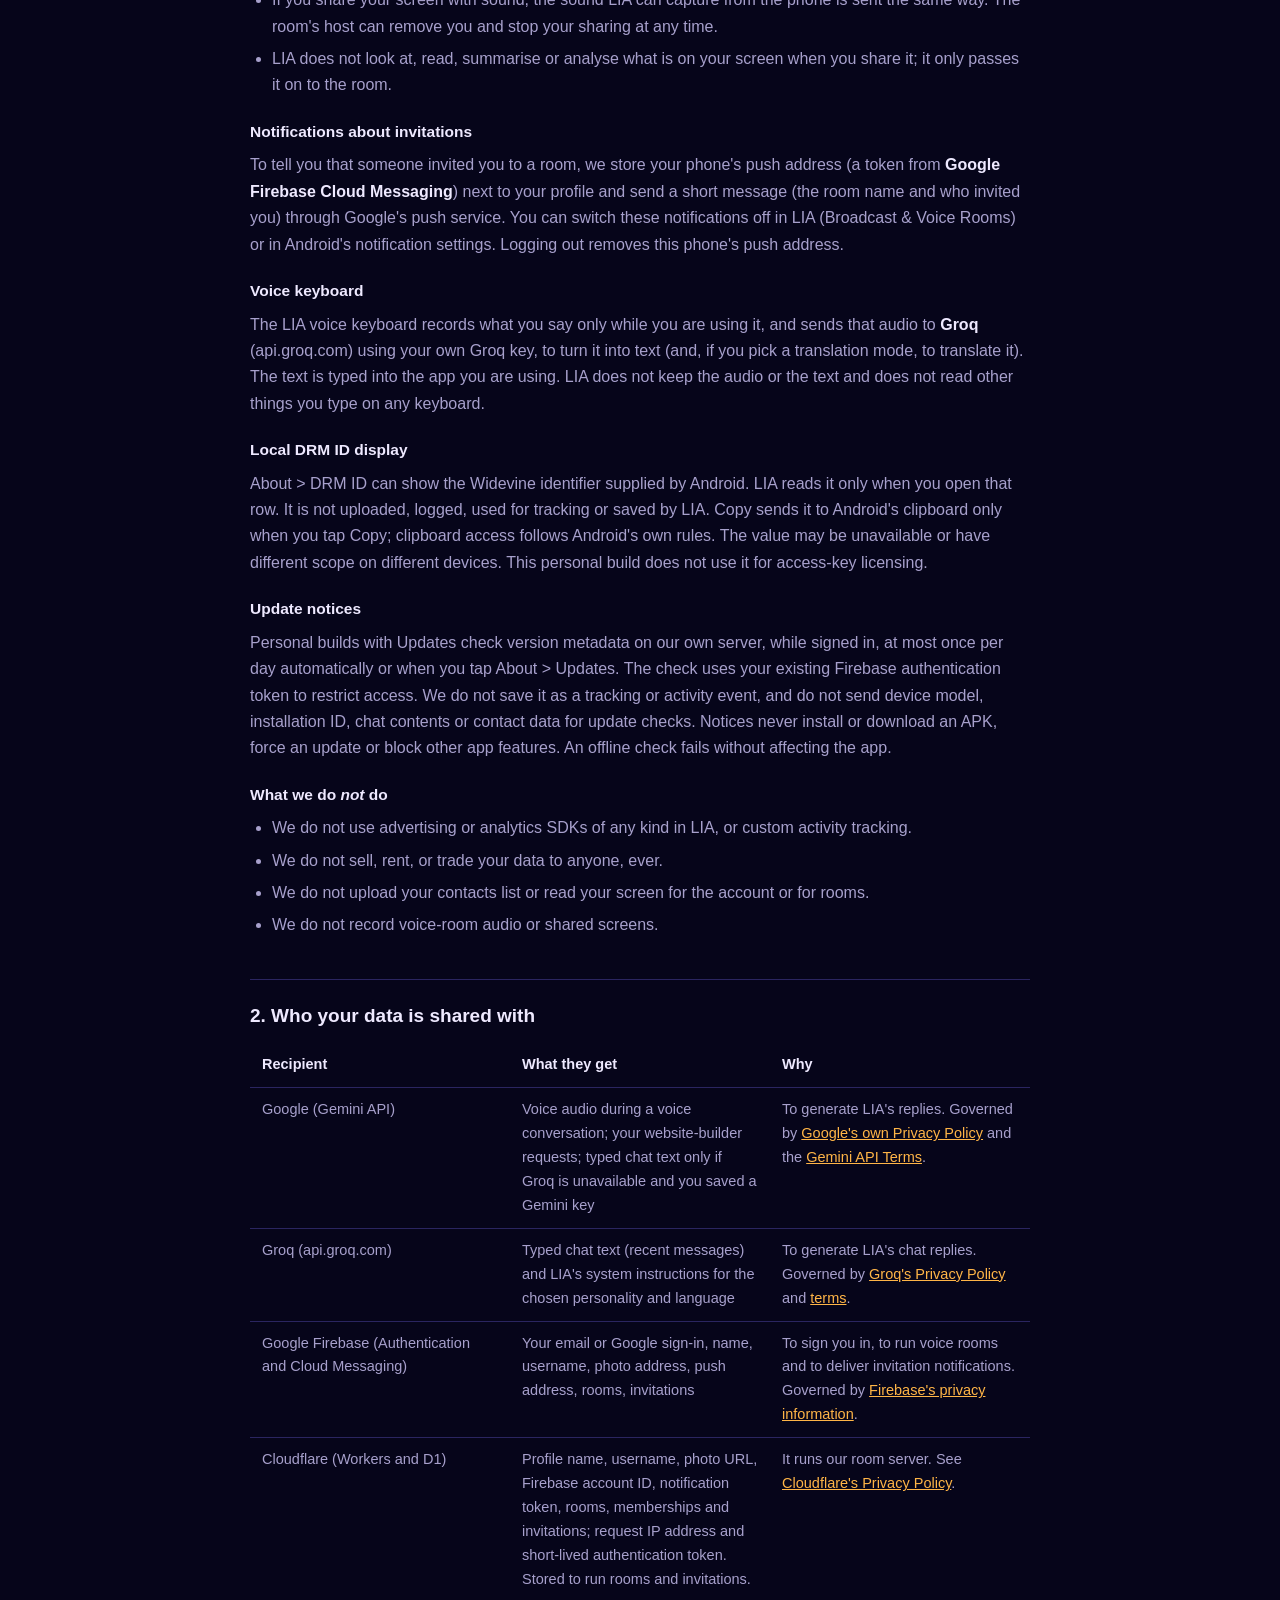
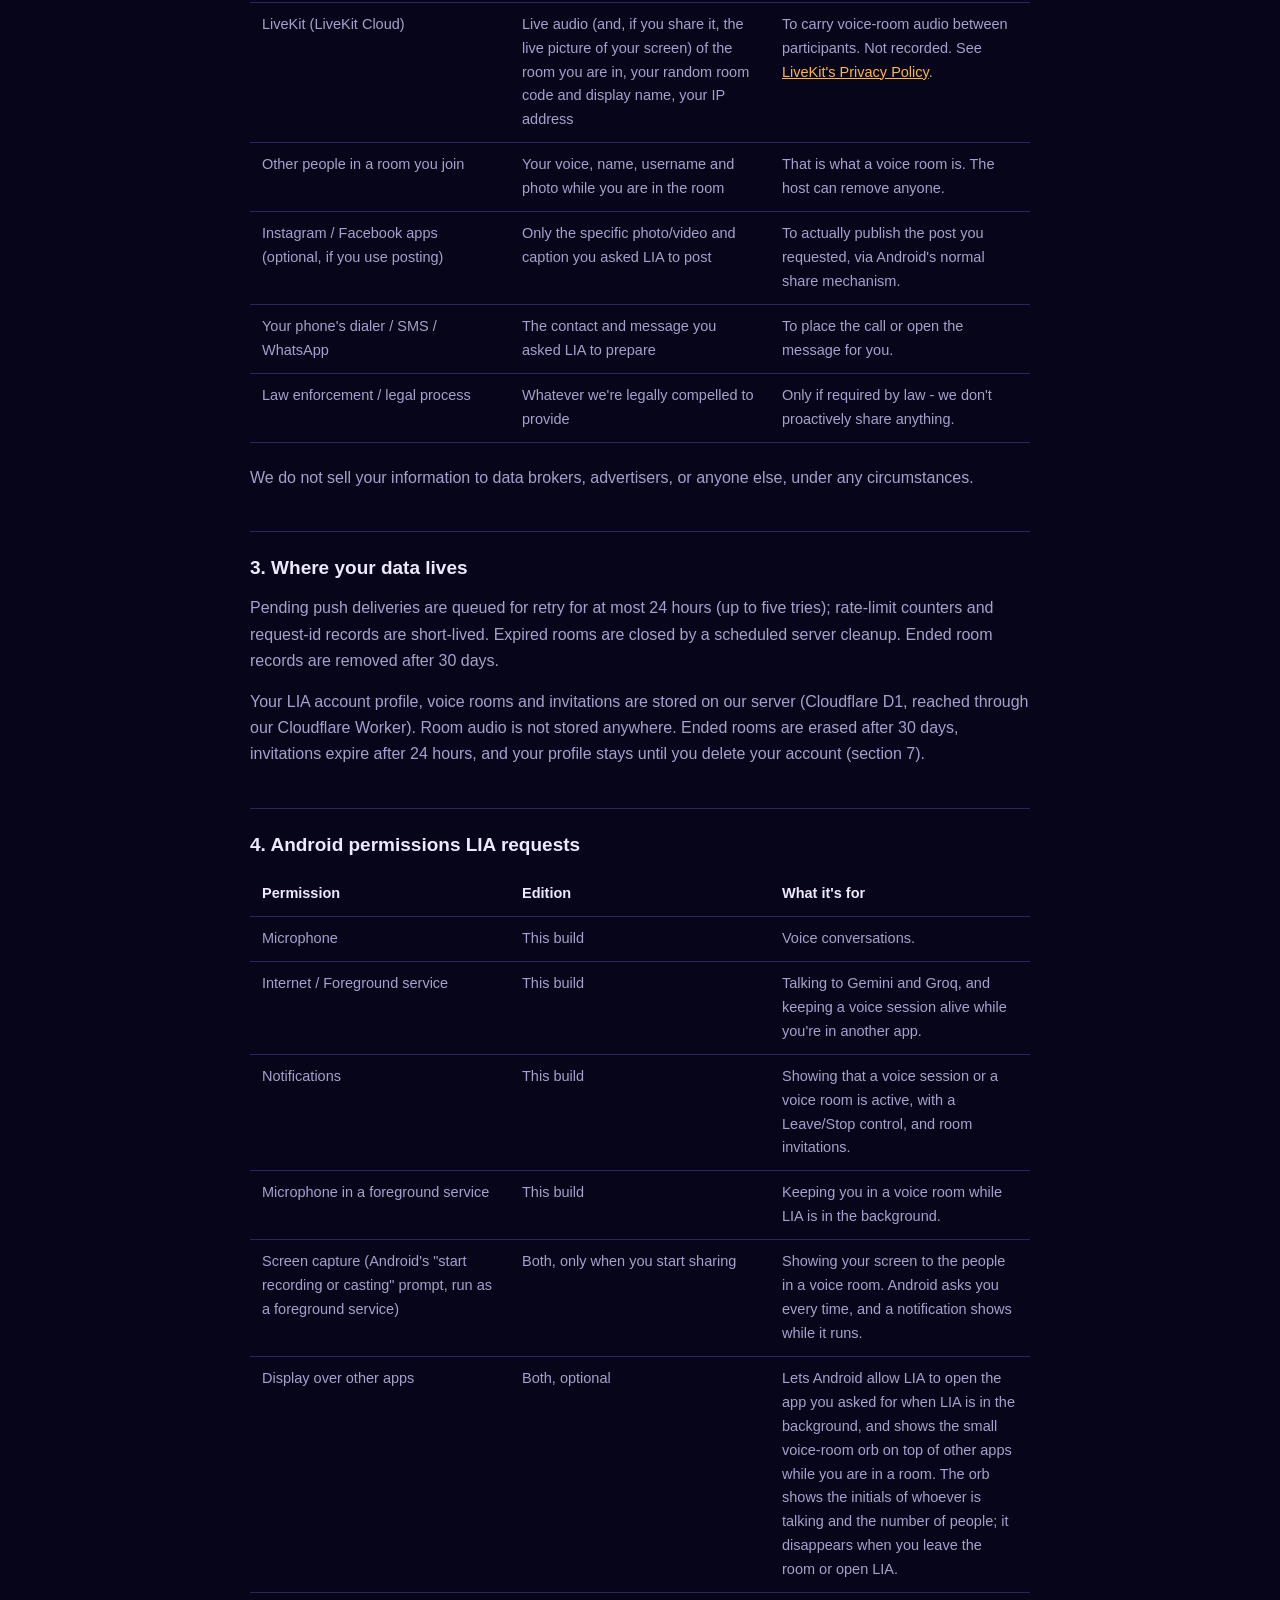
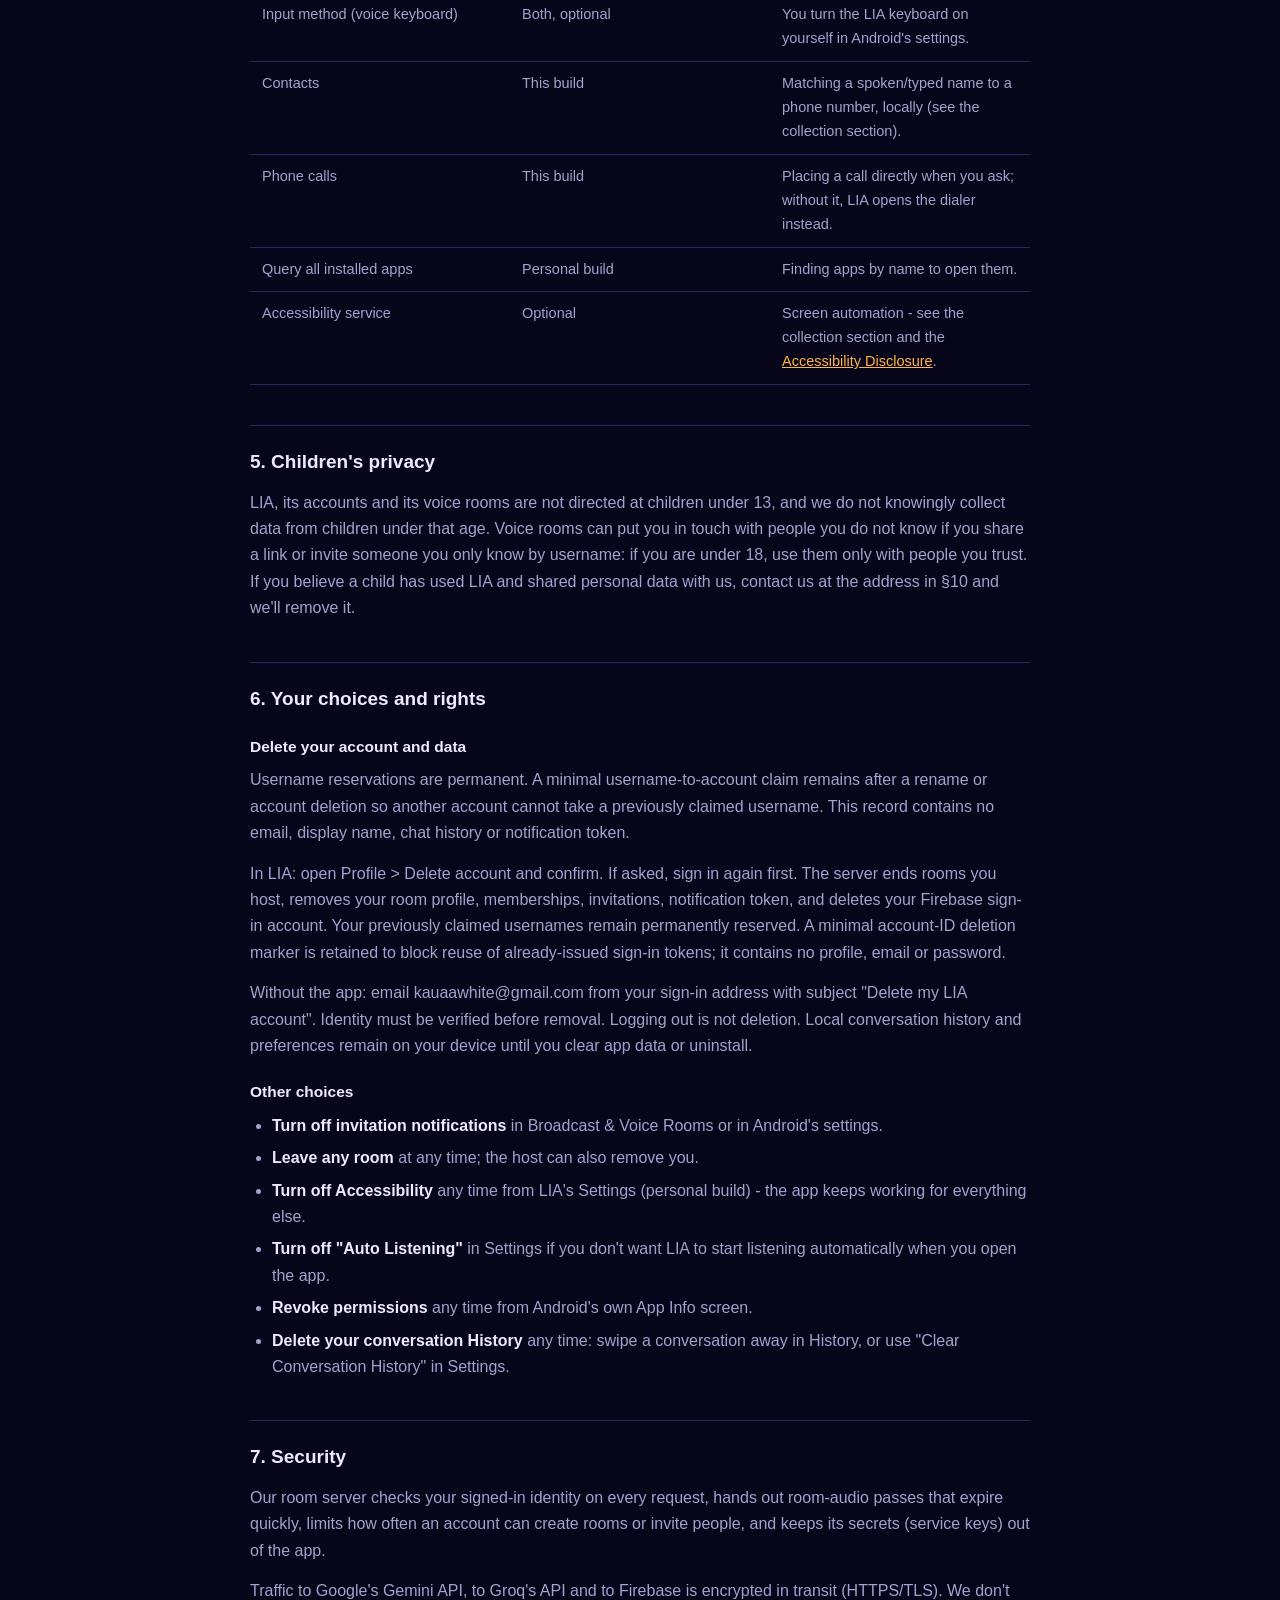
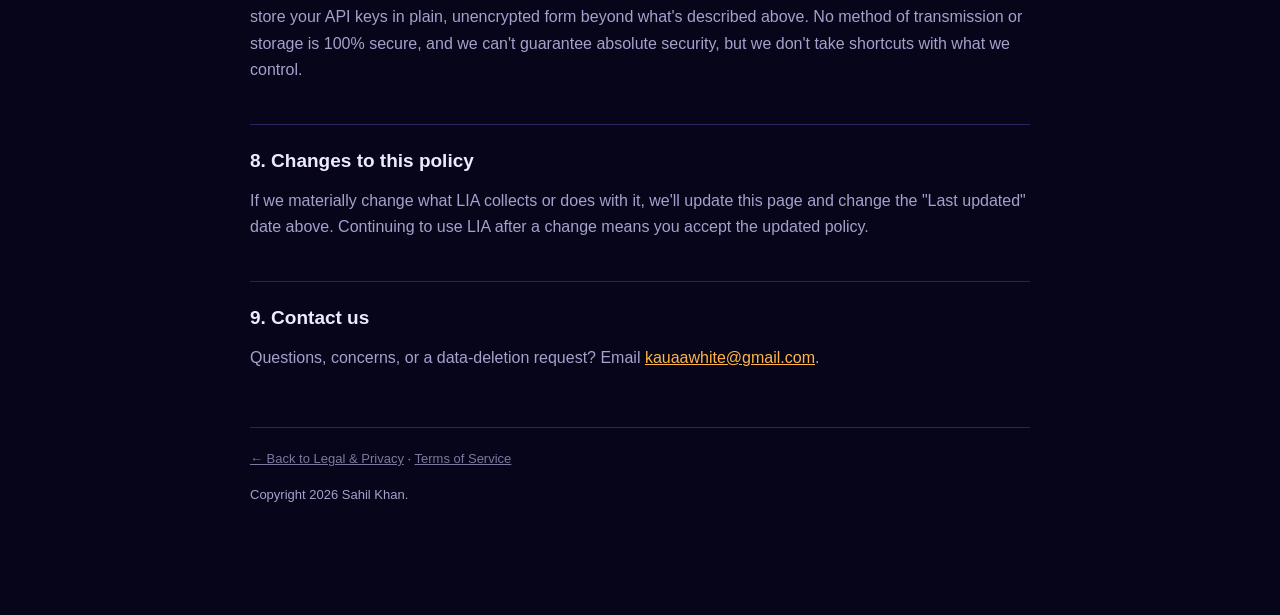
==== commit f4b3c931: "Describe local-only DRM ID display and explicit clipboard copy" ====
--- a/privacy-policy.html
+++ b/privacy-policy.html
@@ -132,6 +132,7 @@
   <strong>Groq</strong> (api.groq.com) using your own Groq key, to turn it into text (and, if you pick a translation
   mode, to translate it). The text is typed into the app you are using. LIA does not keep the audio or the text and
   does not read other things you type on any keyboard.</p>
+<h3 id="drm-id">Local DRM ID display</h3><p>About &gt; DRM ID can show the Widevine identifier supplied by Android. LIA reads it only when you open that row. It is not uploaded, logged, used for tracking or saved by LIA. Copy sends it to Android's clipboard only when you tap Copy; clipboard access follows Android's own rules. The value may be unavailable or have different scope on different devices. This personal build does not use it for access-key licensing.</p>
 <h3 id="updates">Update notices</h3>
 <p>Personal builds with Updates check version metadata on our own server, while signed in, at most once per day automatically or when you tap About &gt; Updates. The check uses your existing Firebase authentication token to restrict access. We do not save it as a tracking or activity event, and do not send device model, installation ID, chat contents or contact data for update checks. Notices never install or download an APK, force an update or block other app features. An offline check fails without affecting the app.</p>
 <h3>What we do <em>not</em> do</h3>
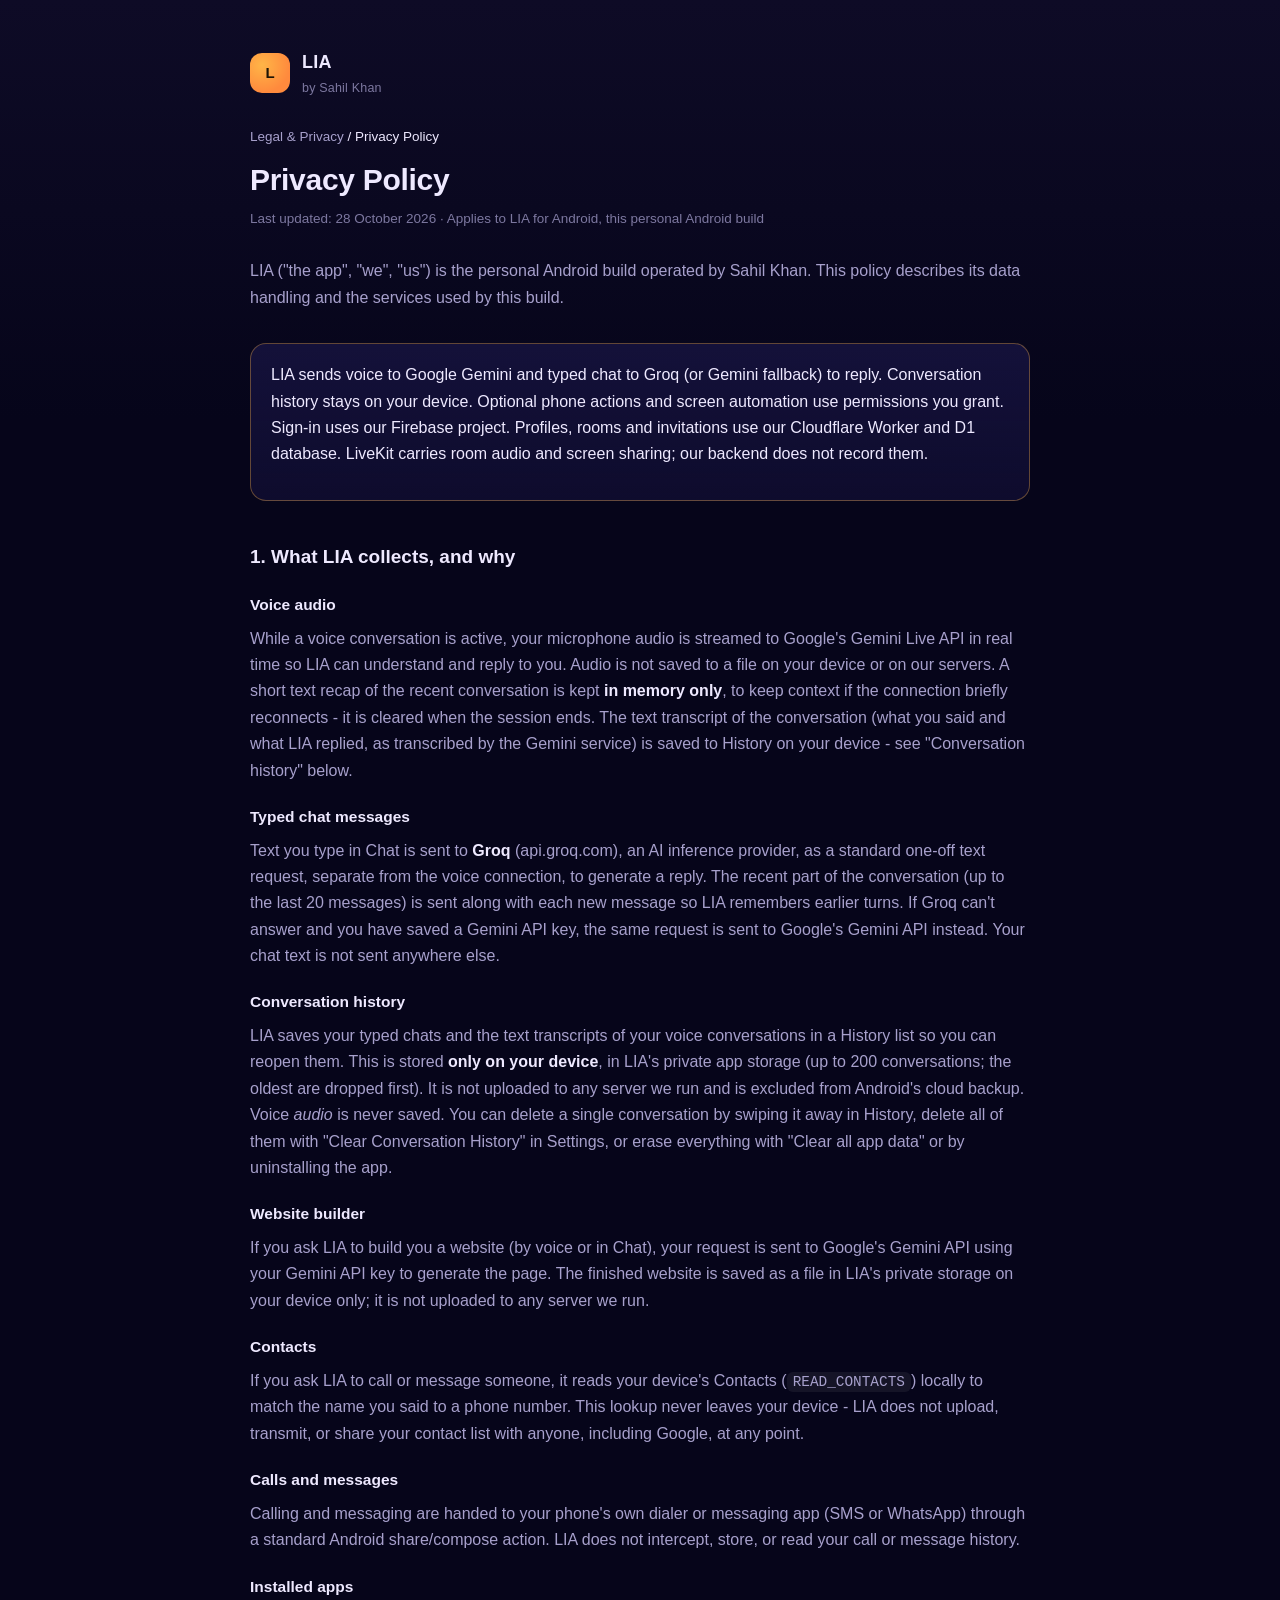
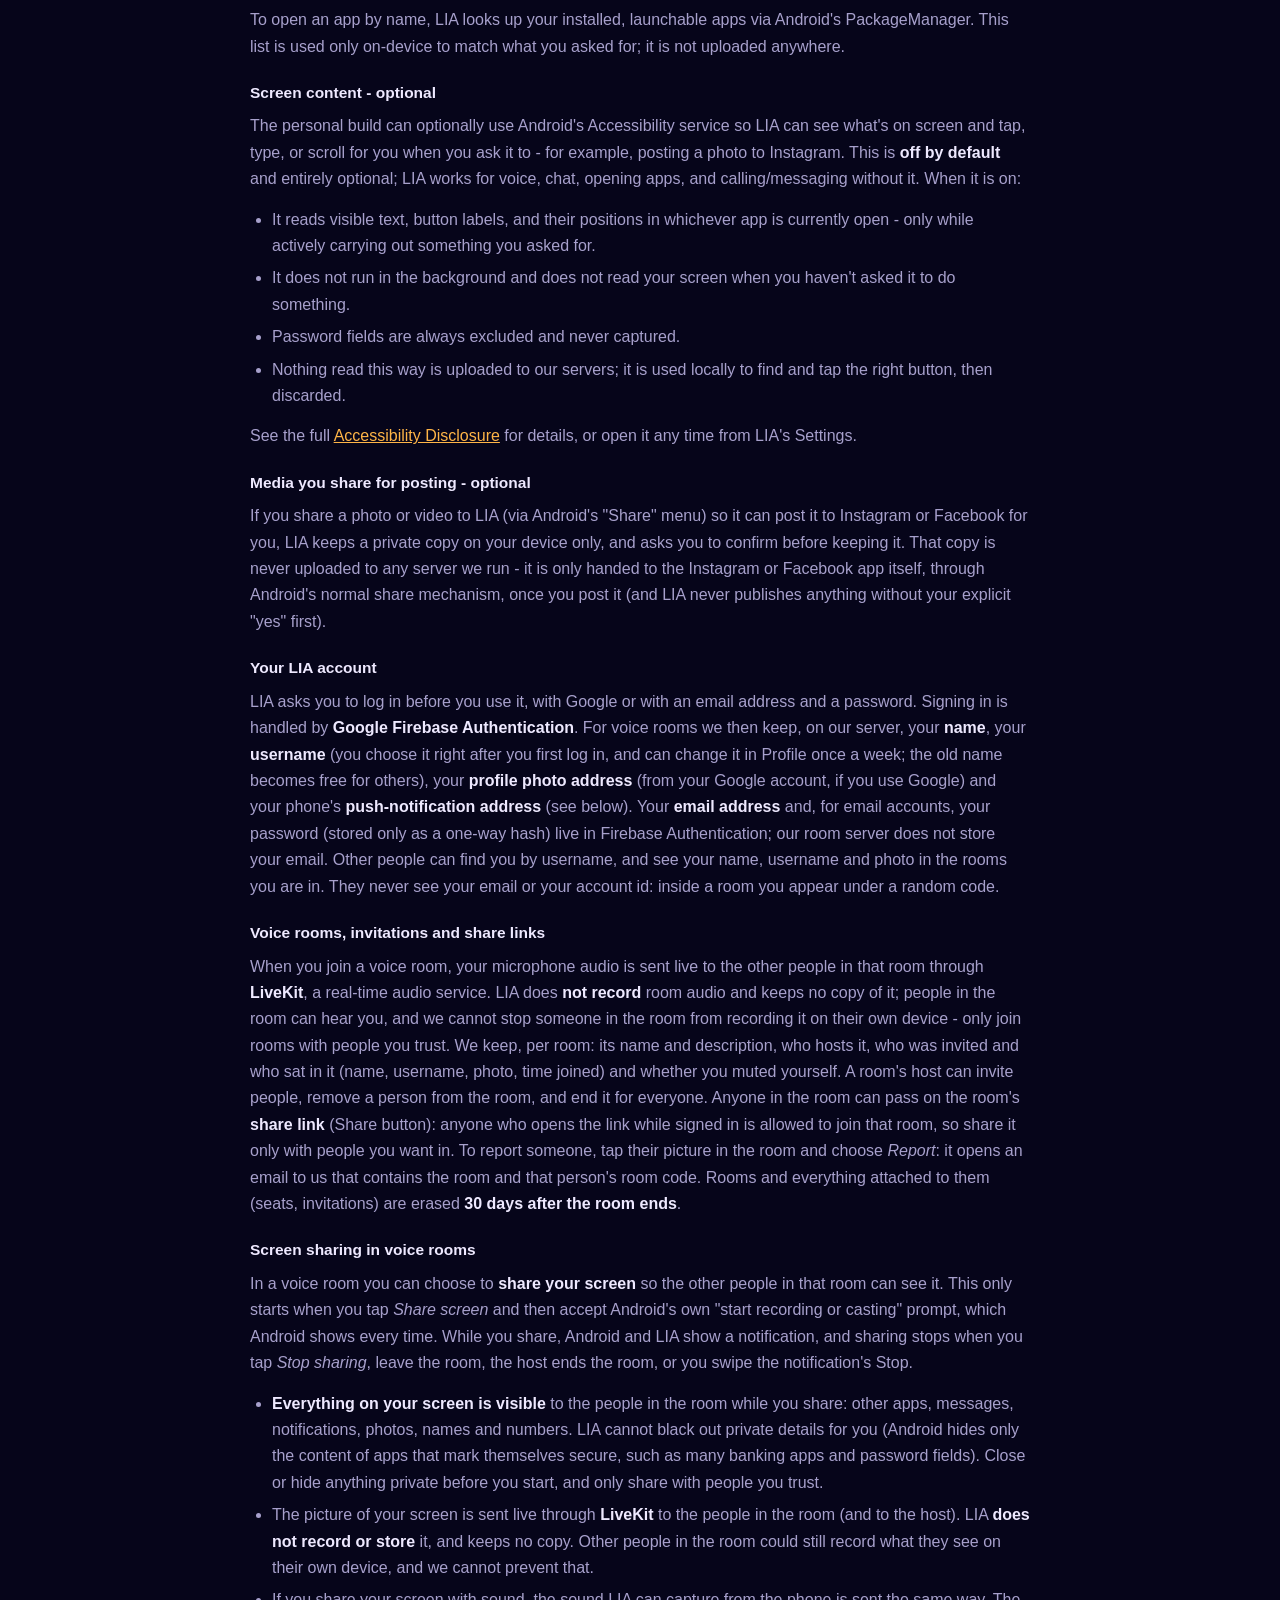
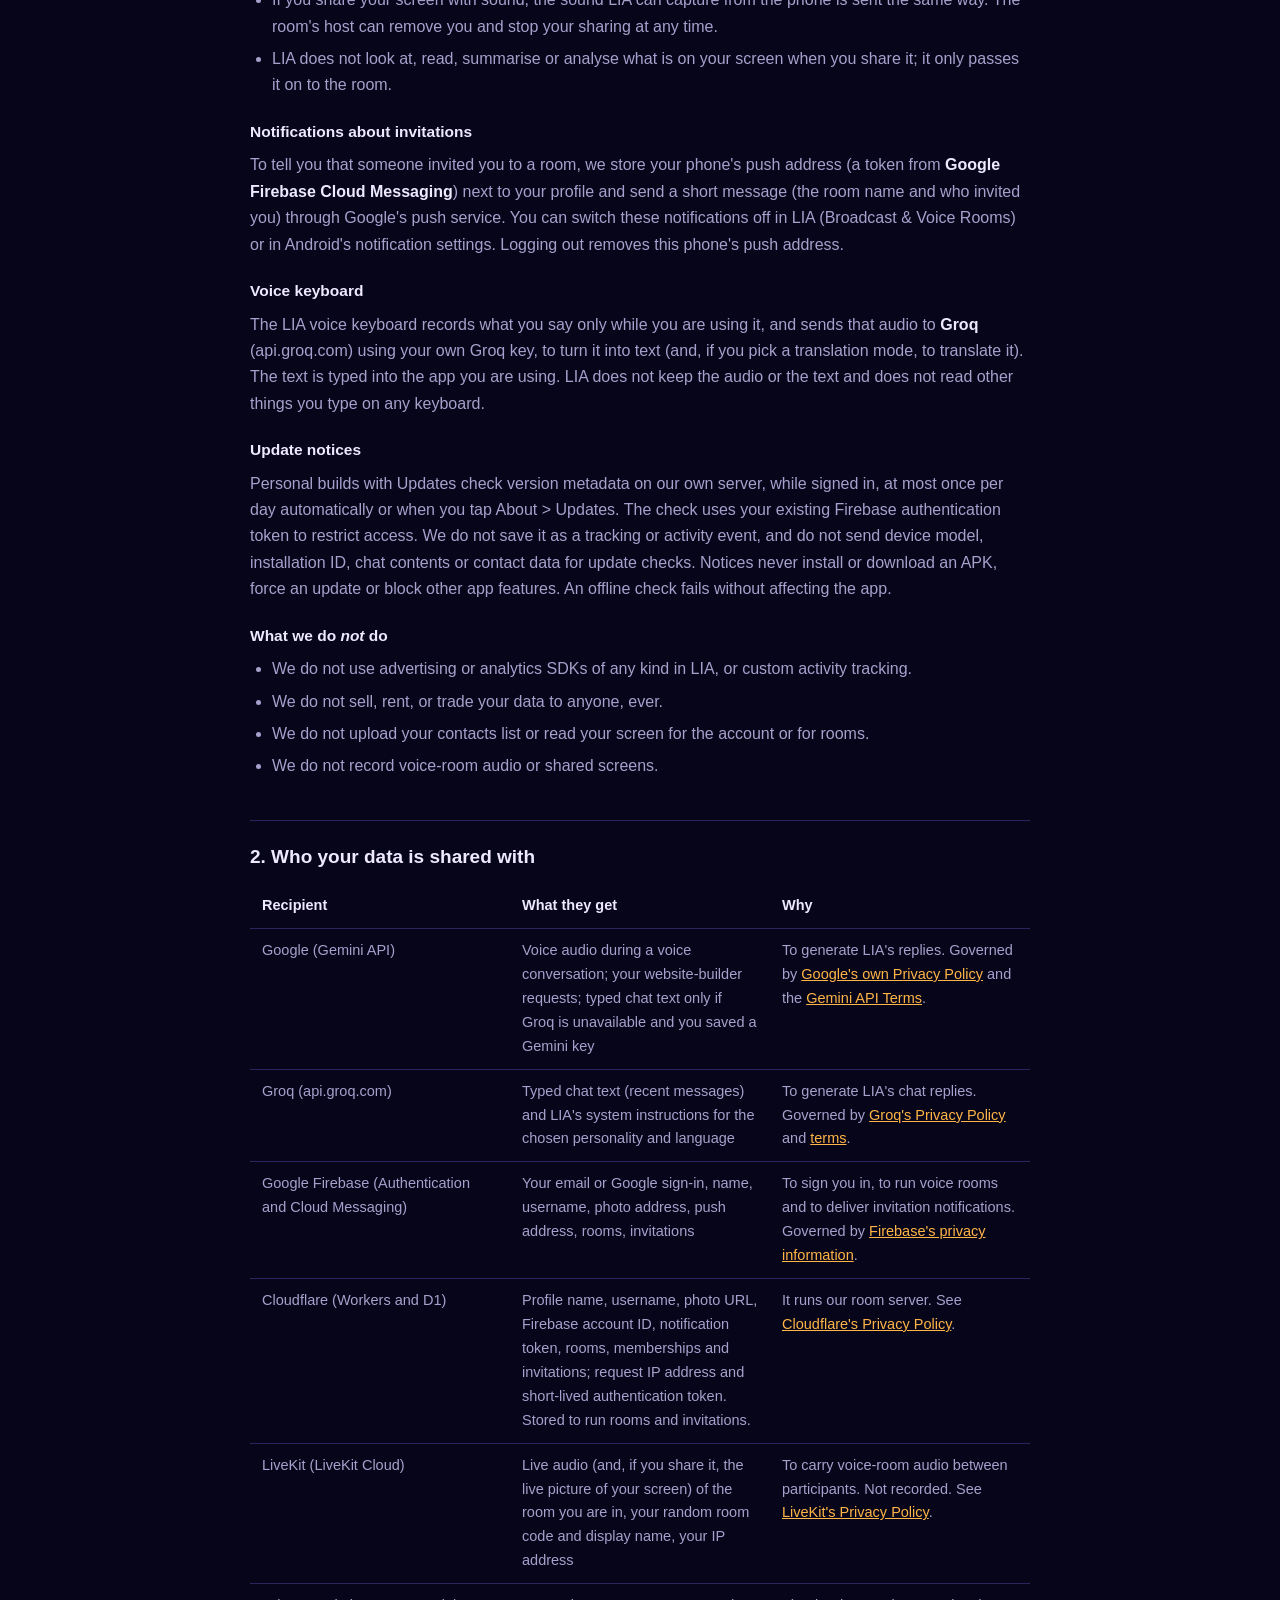
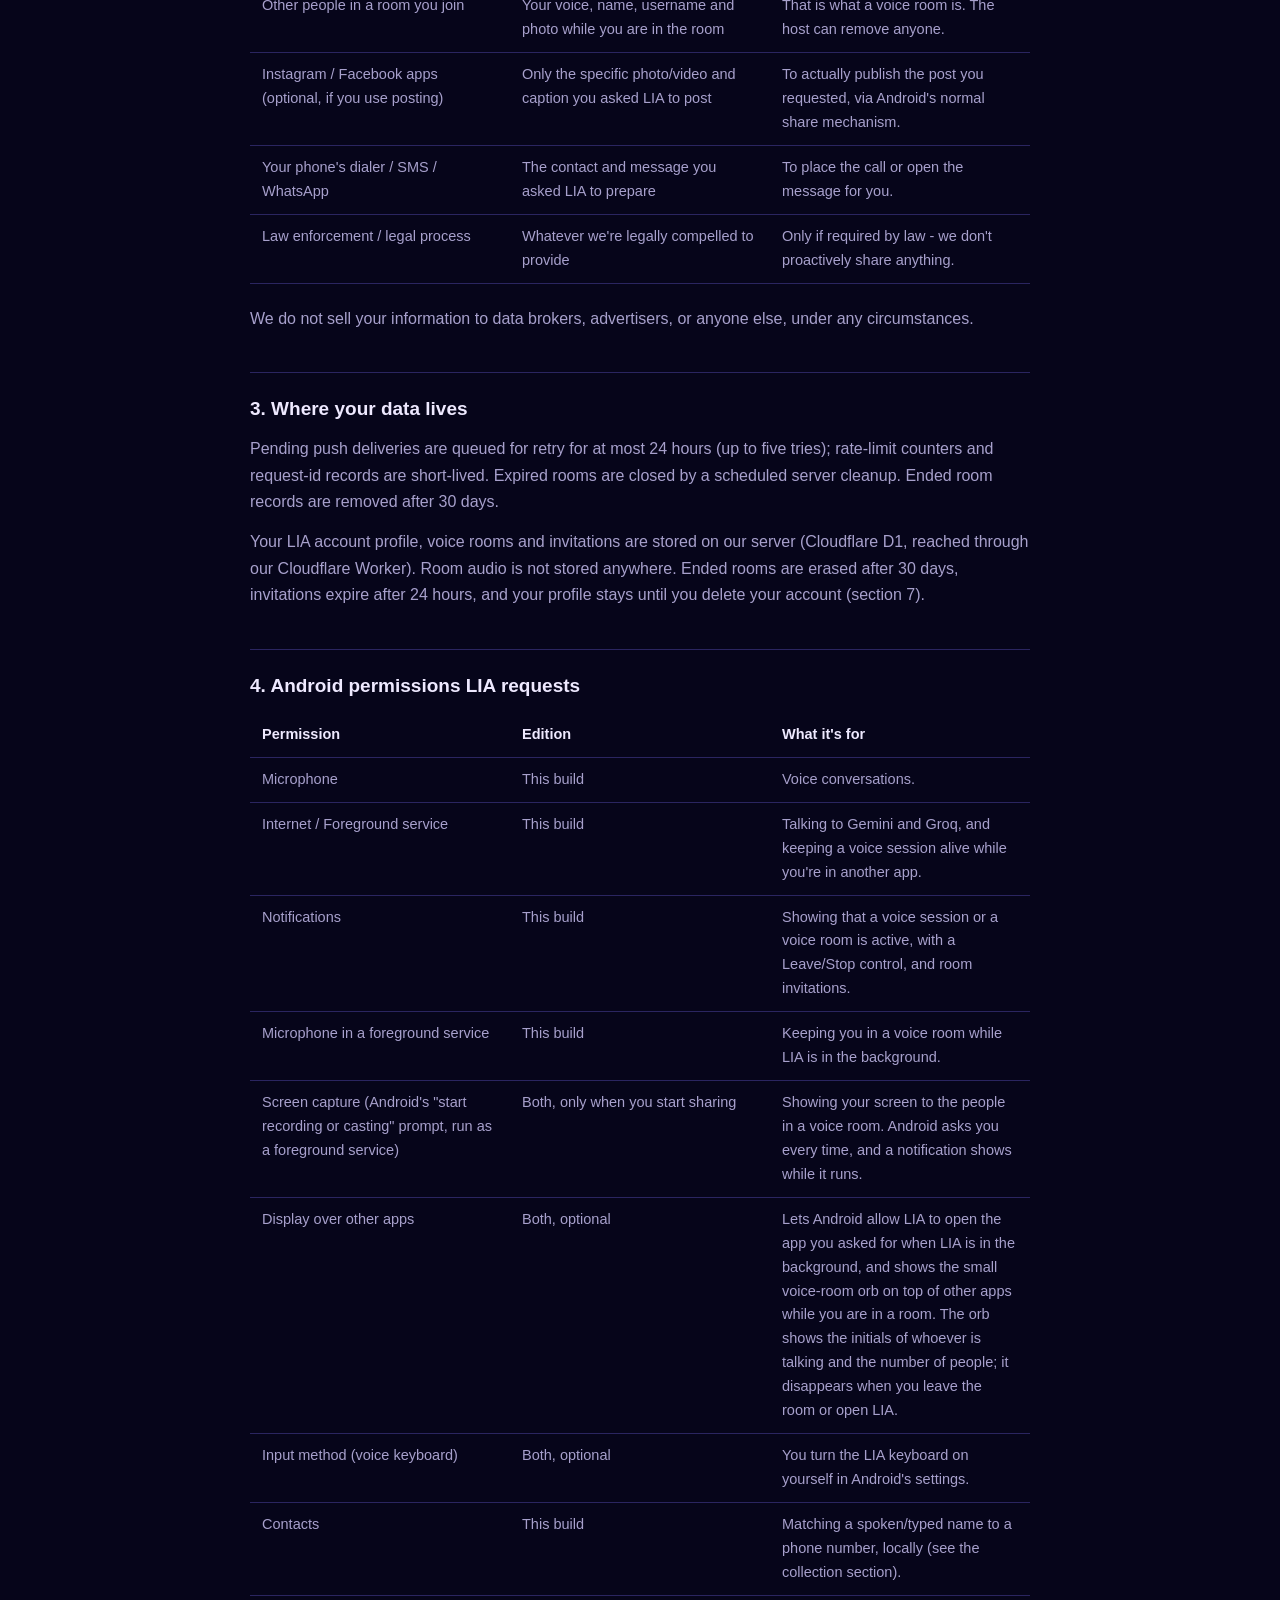
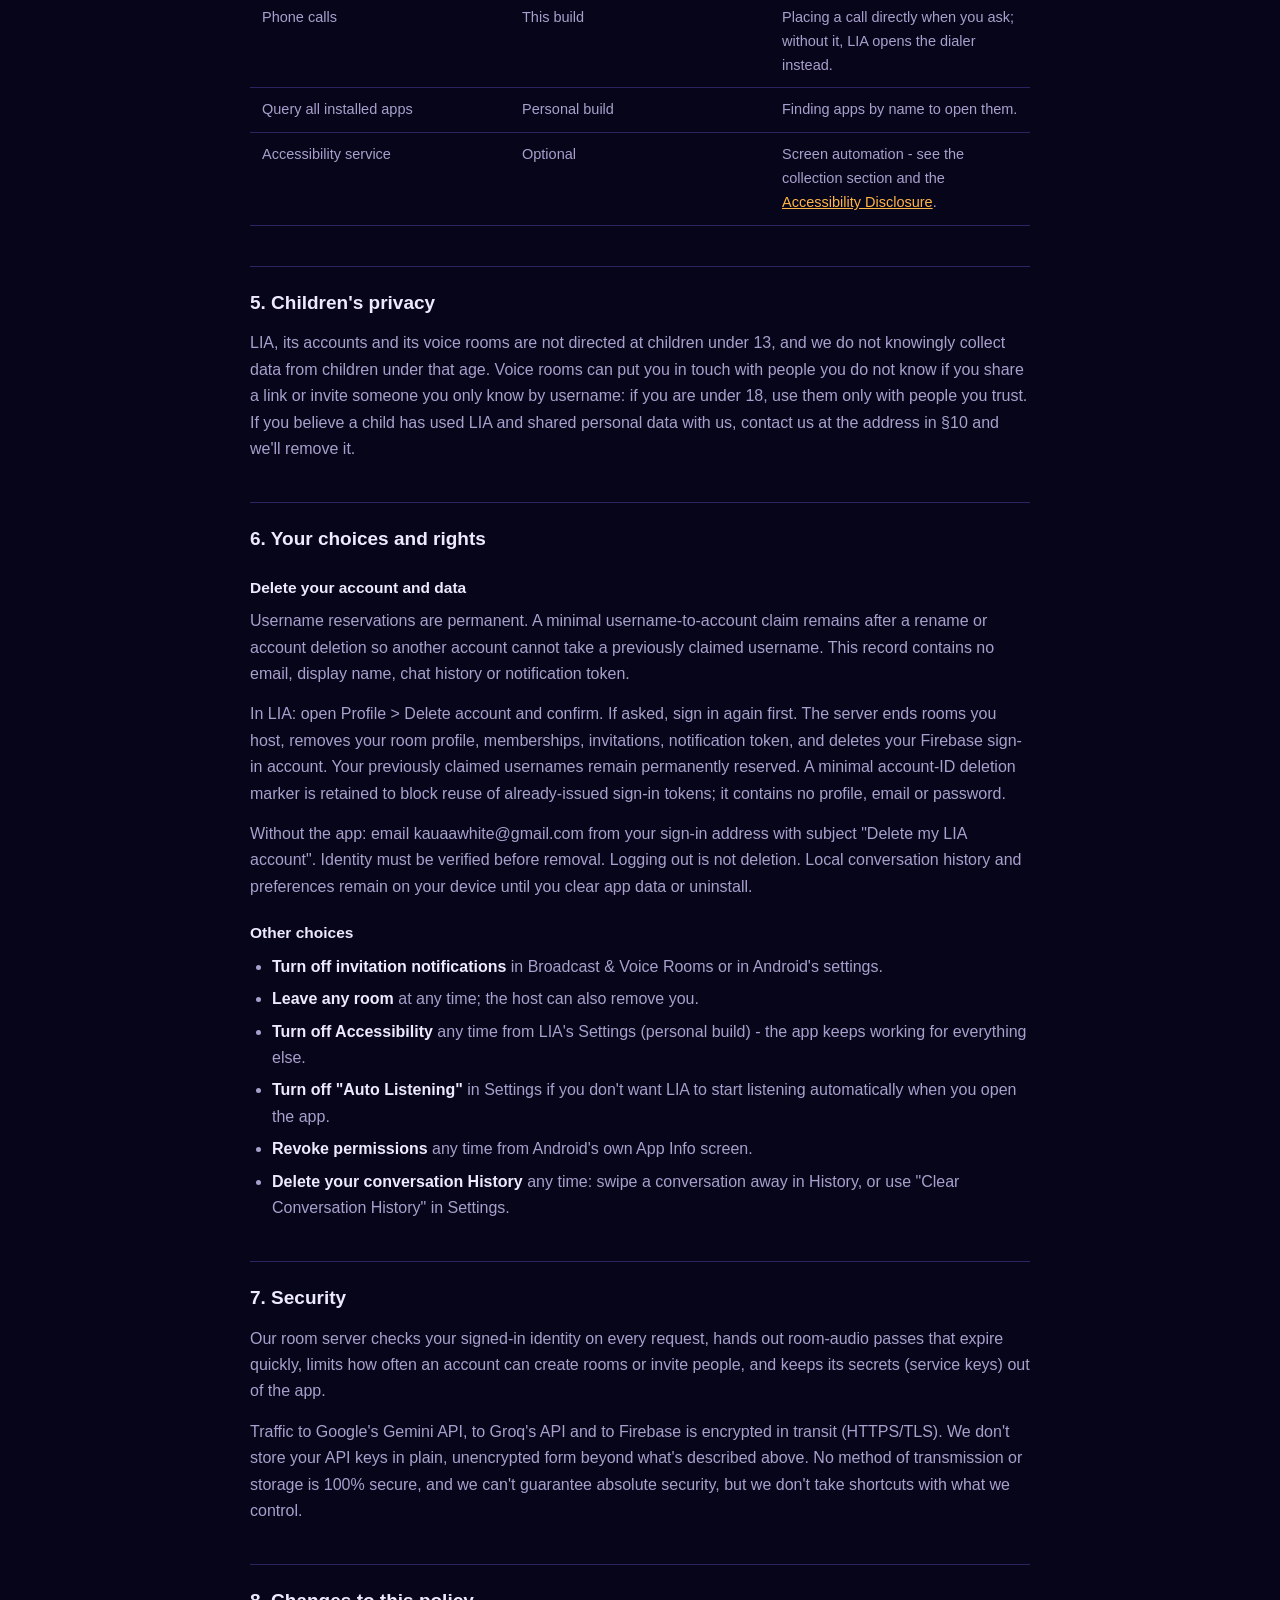
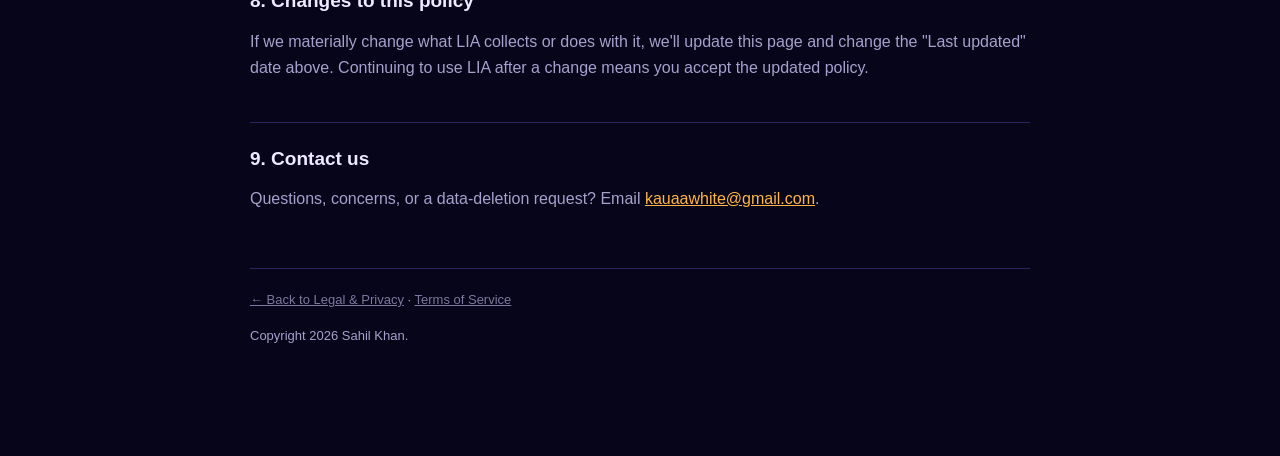
==== commit 14d4edef: "Remove local DRM ID feature disclosure" ====
--- a/privacy-policy.html
+++ b/privacy-policy.html
@@ -132,7 +132,6 @@
   <strong>Groq</strong> (api.groq.com) using your own Groq key, to turn it into text (and, if you pick a translation
   mode, to translate it). The text is typed into the app you are using. LIA does not keep the audio or the text and
   does not read other things you type on any keyboard.</p>
-<h3 id="drm-id">Local DRM ID display</h3><p>About &gt; DRM ID can show the Widevine identifier supplied by Android. LIA reads it only when you open that row. It is not uploaded, logged, used for tracking or saved by LIA. Copy sends it to Android's clipboard only when you tap Copy; clipboard access follows Android's own rules. The value may be unavailable or have different scope on different devices. This personal build does not use it for access-key licensing.</p>
 <h3 id="updates">Update notices</h3>
 <p>Personal builds with Updates check version metadata on our own server, while signed in, at most once per day automatically or when you tap About &gt; Updates. The check uses your existing Firebase authentication token to restrict access. We do not save it as a tracking or activity event, and do not send device model, installation ID, chat contents or contact data for update checks. Notices never install or download an APK, force an update or block other app features. An offline check fails without affecting the app.</p>
 <h3>What we do <em>not</em> do</h3>
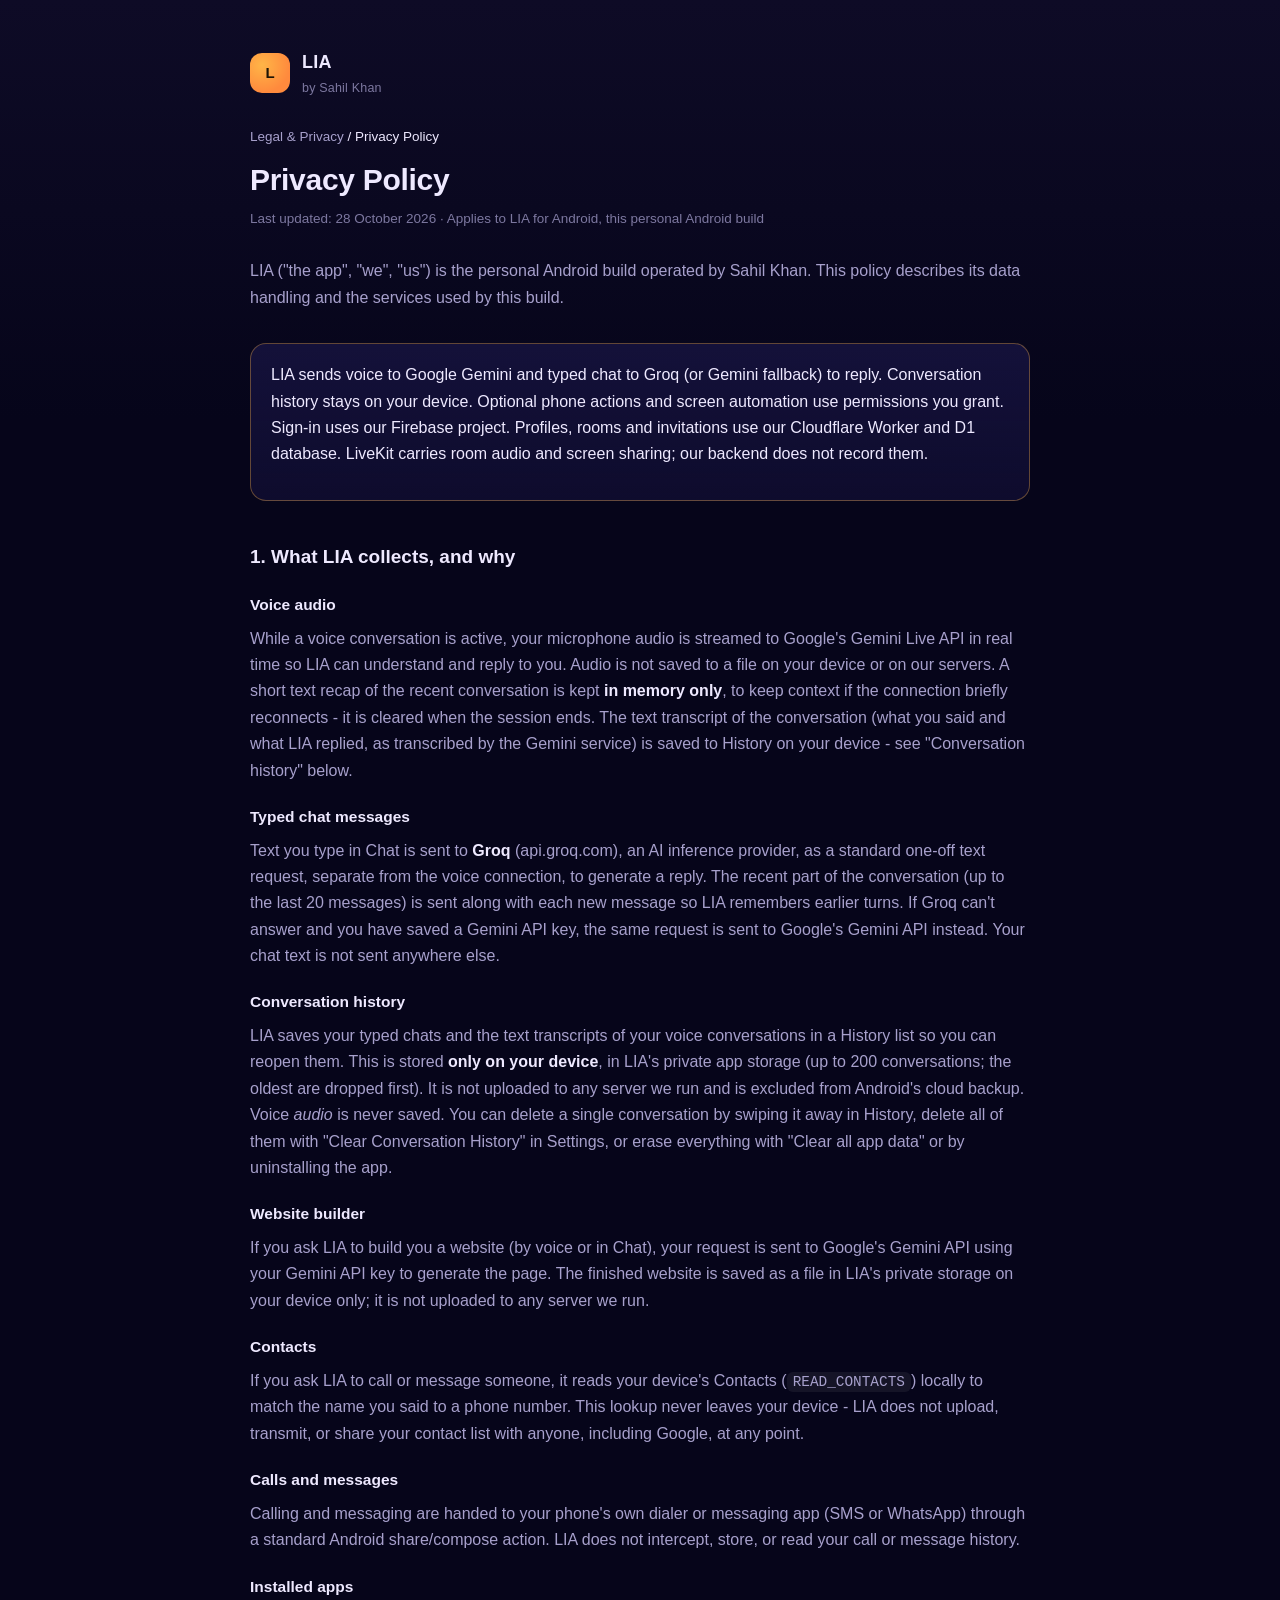
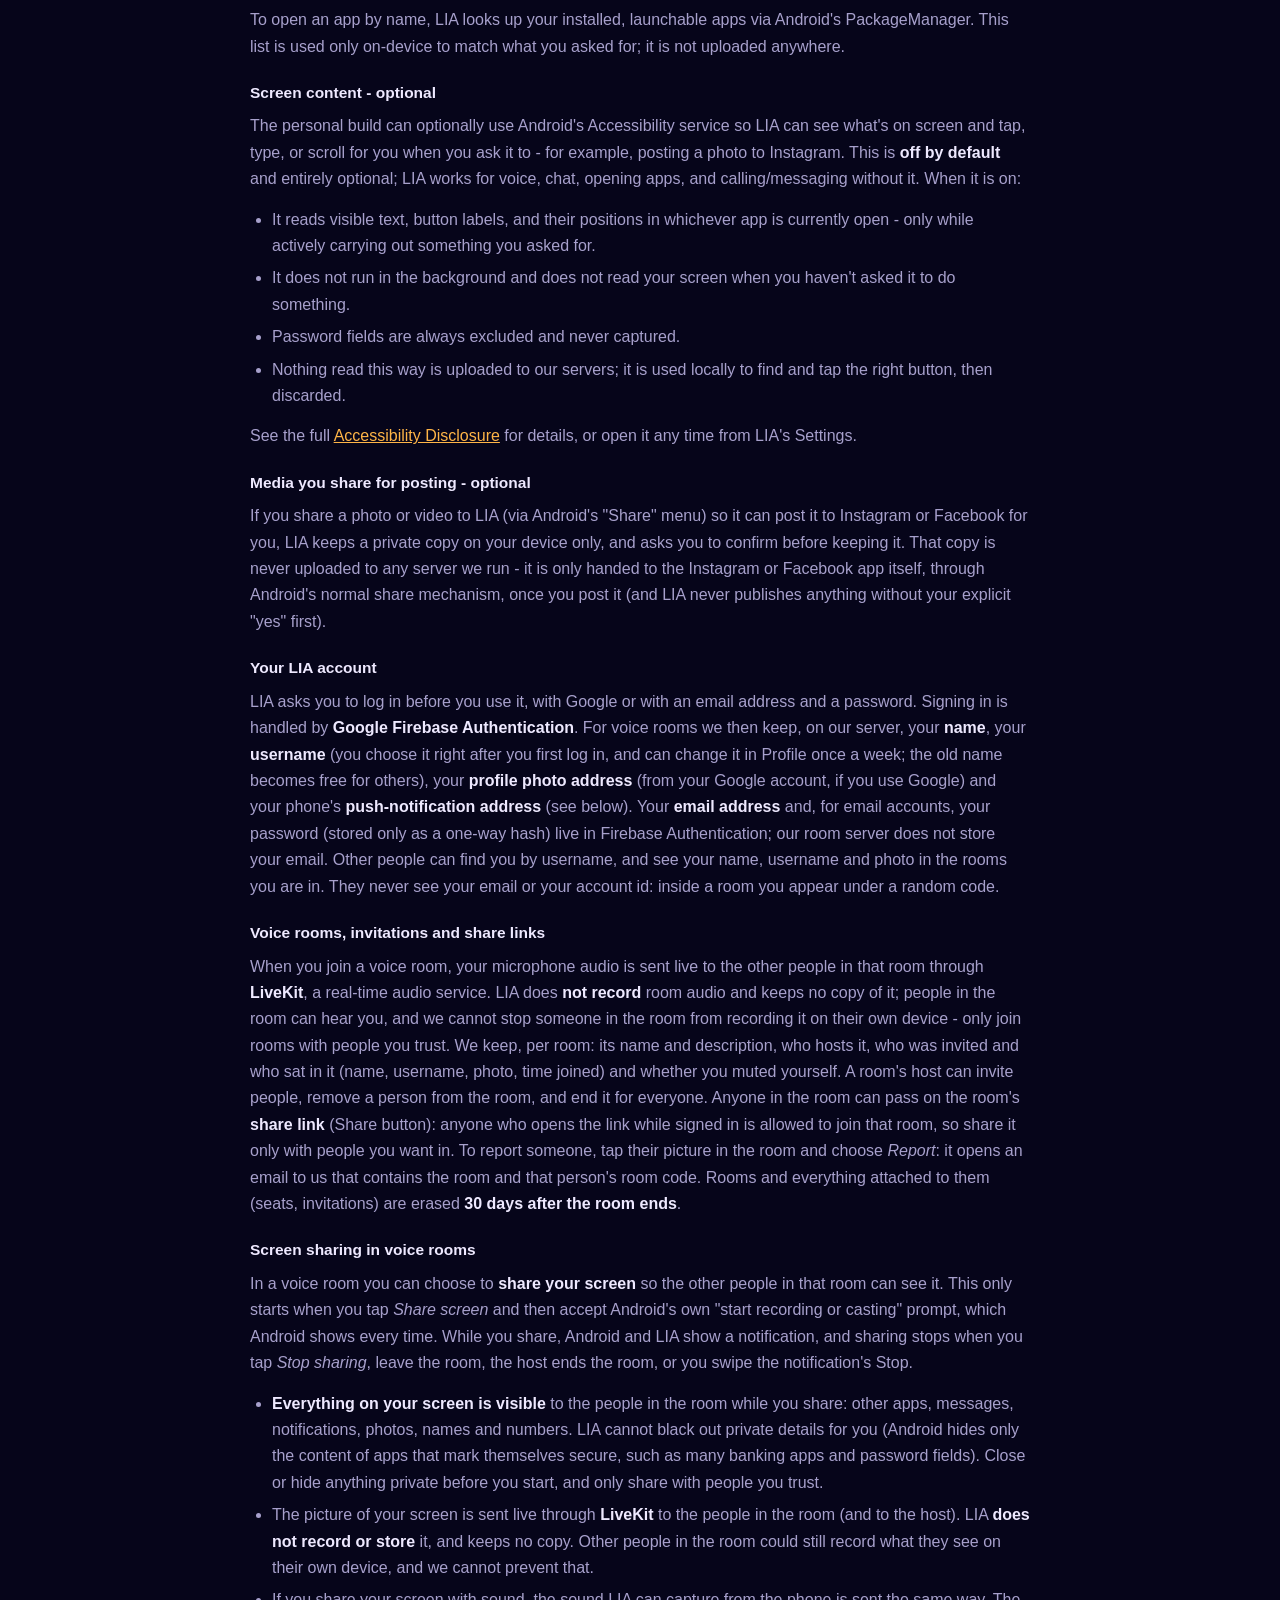
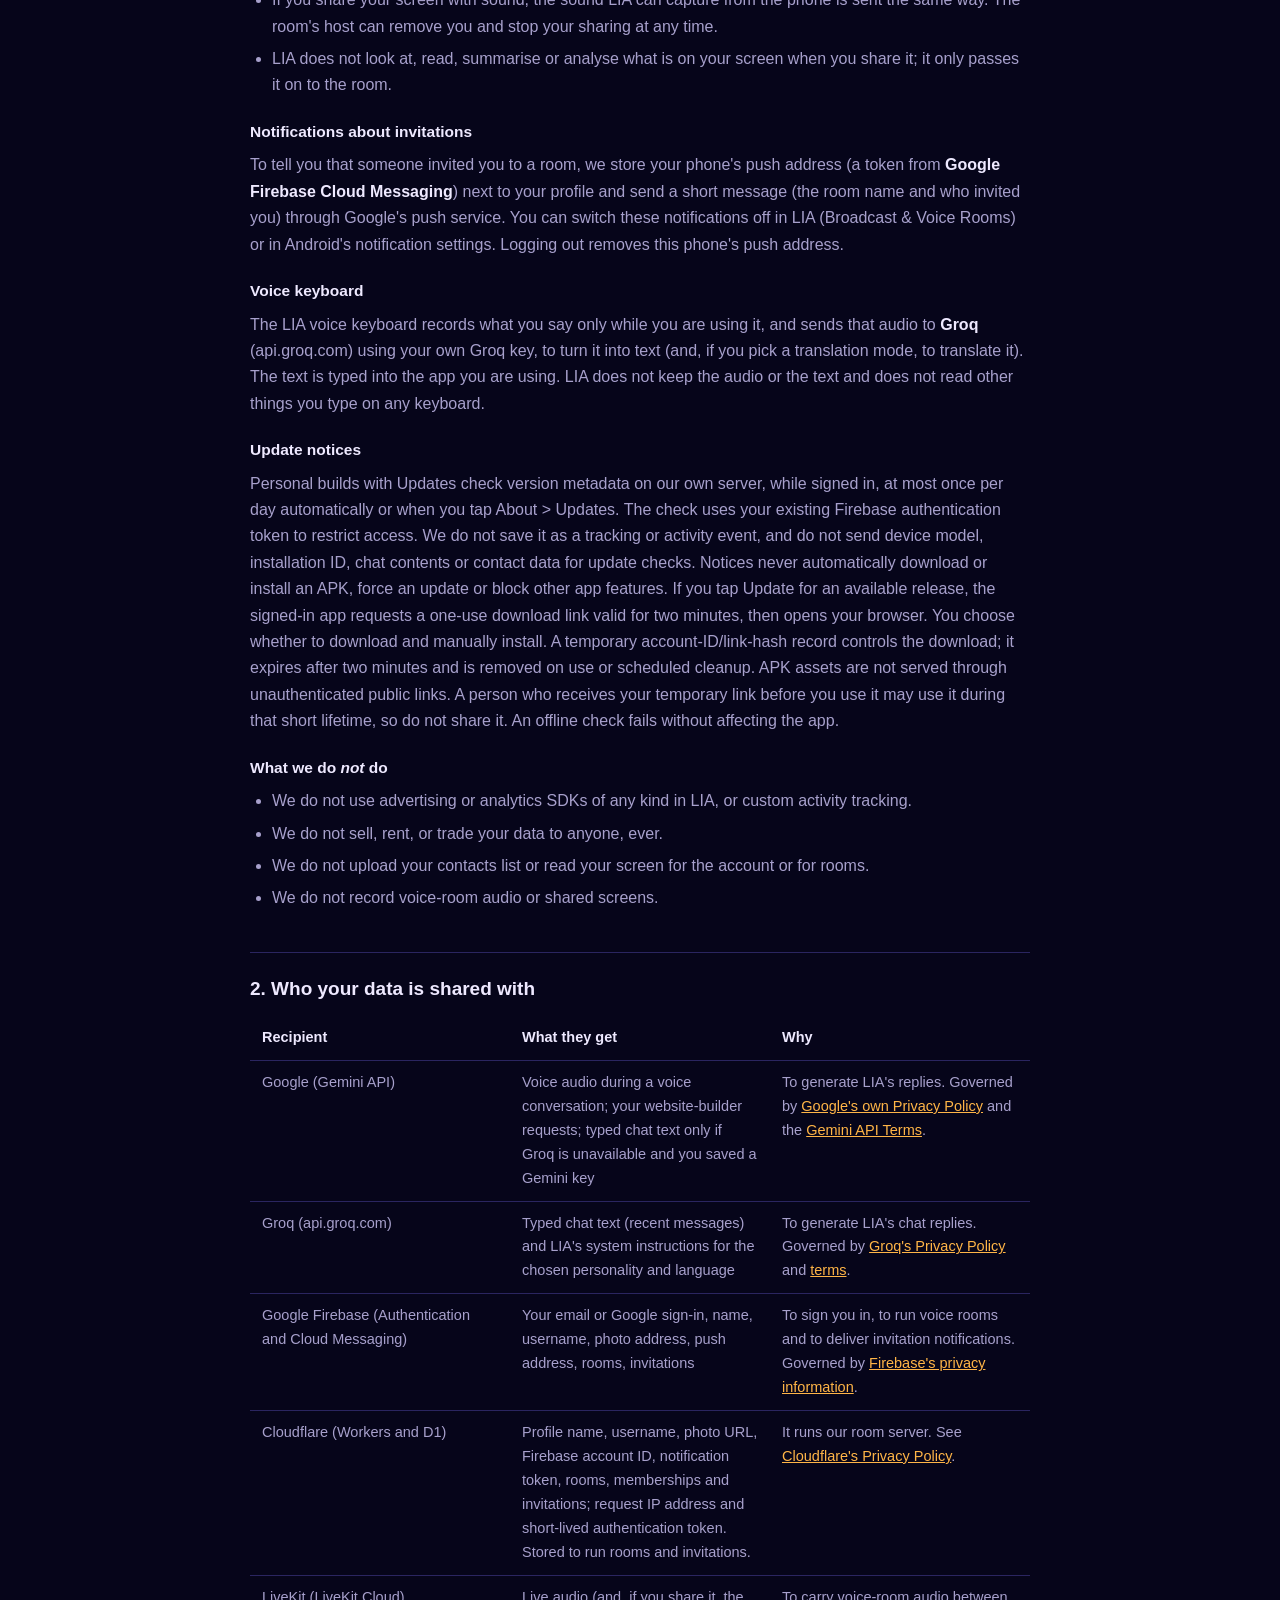
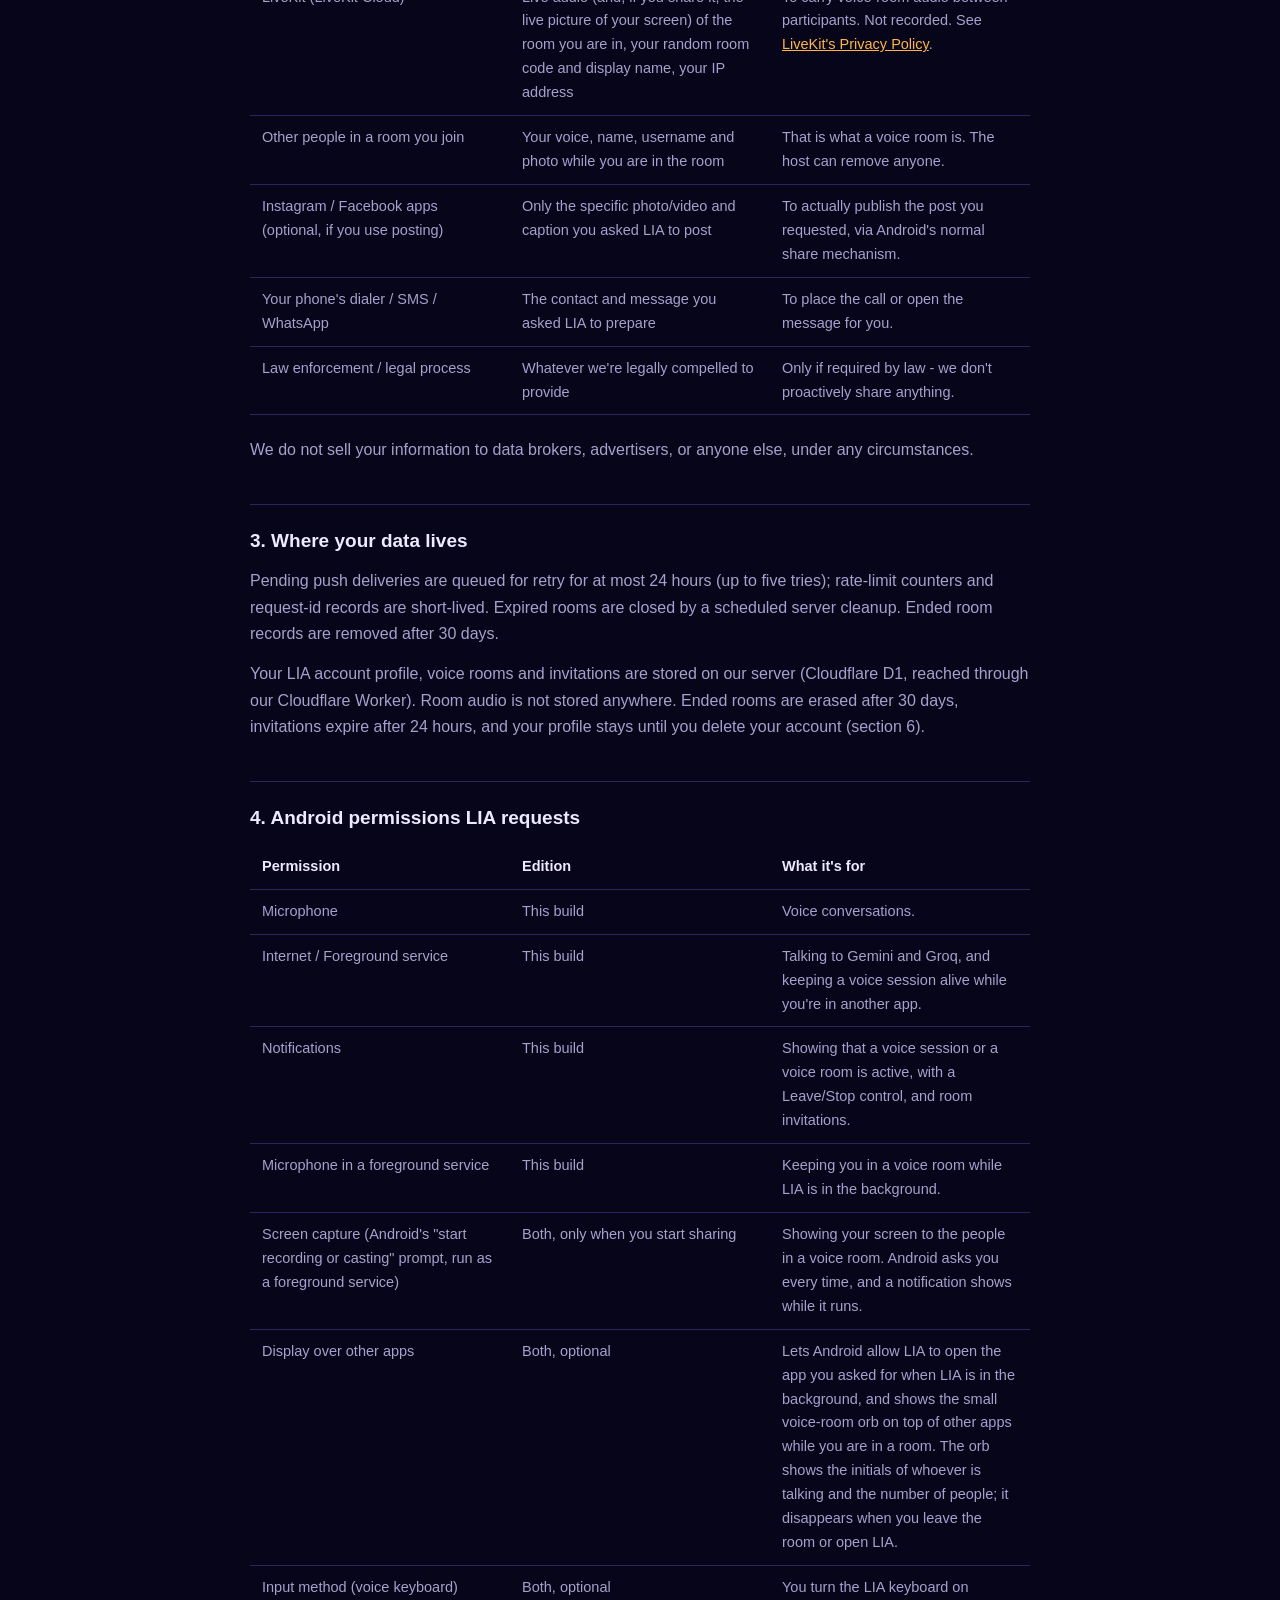
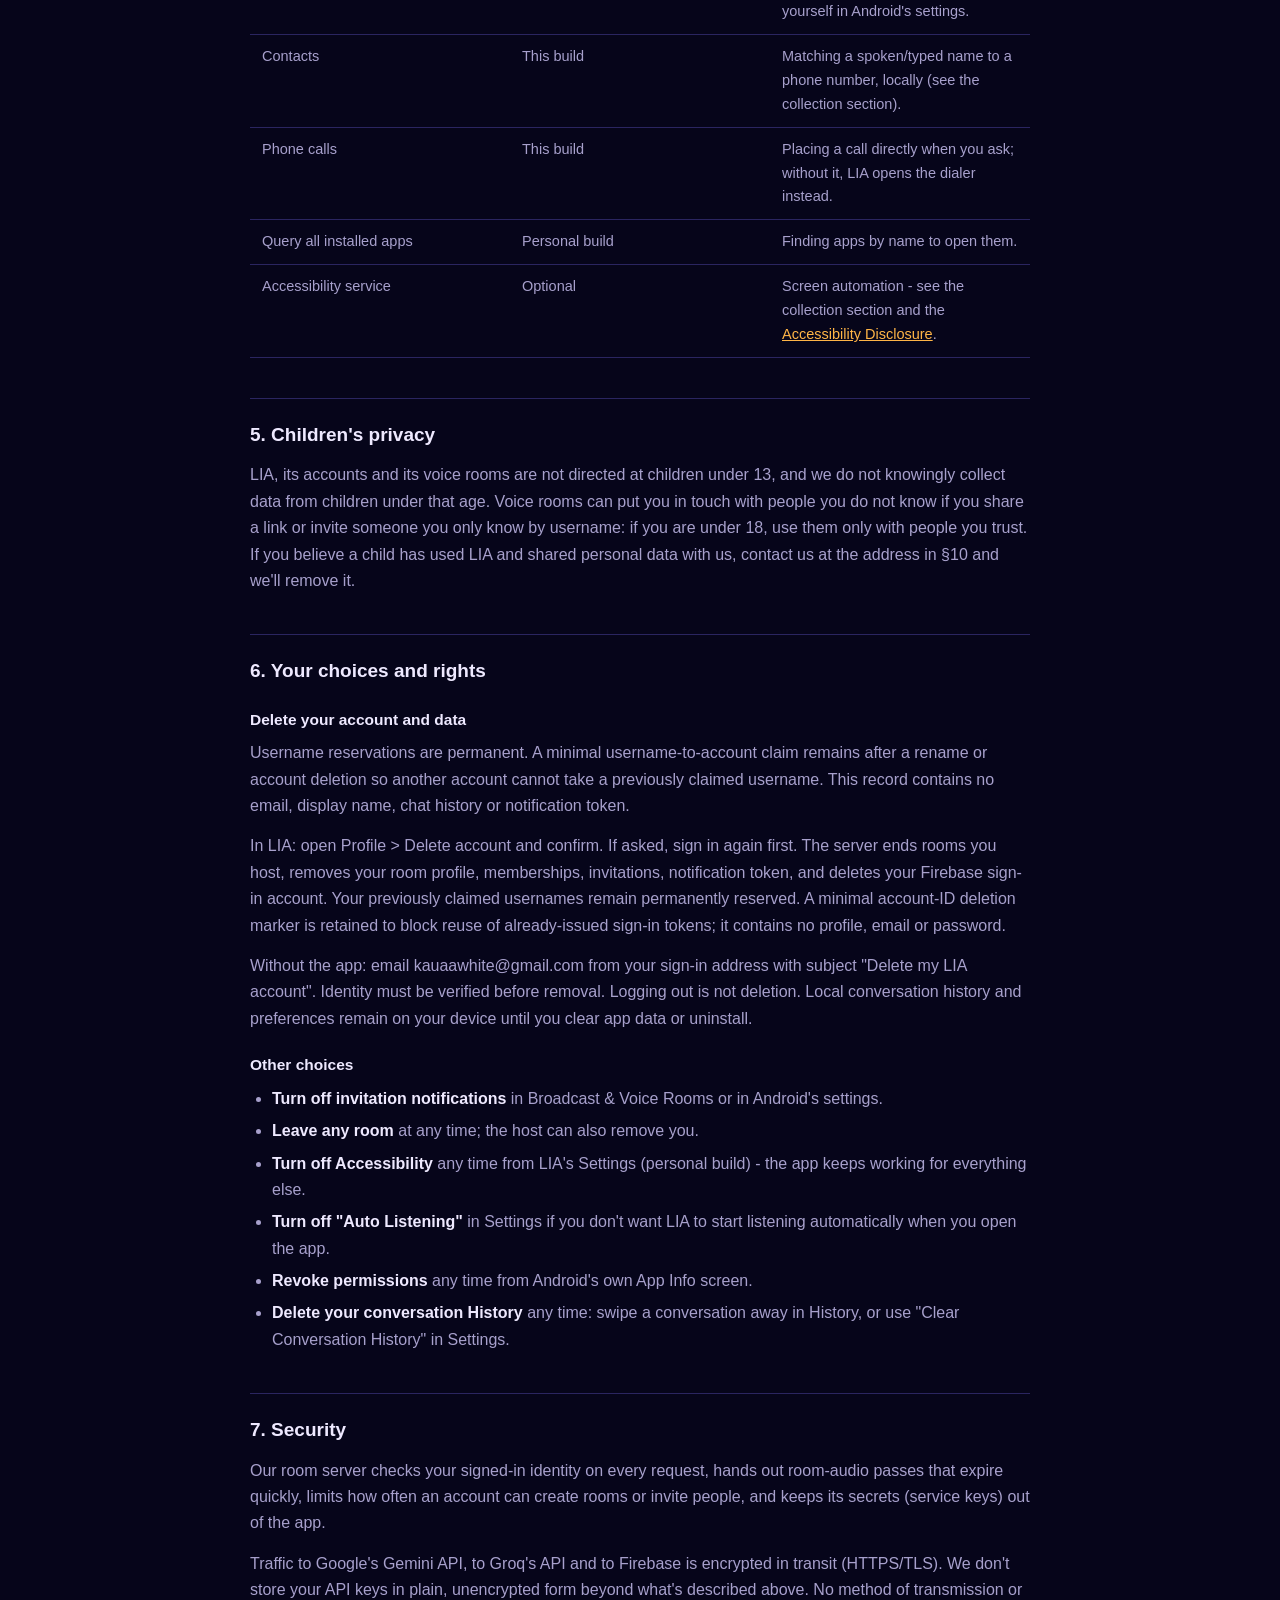
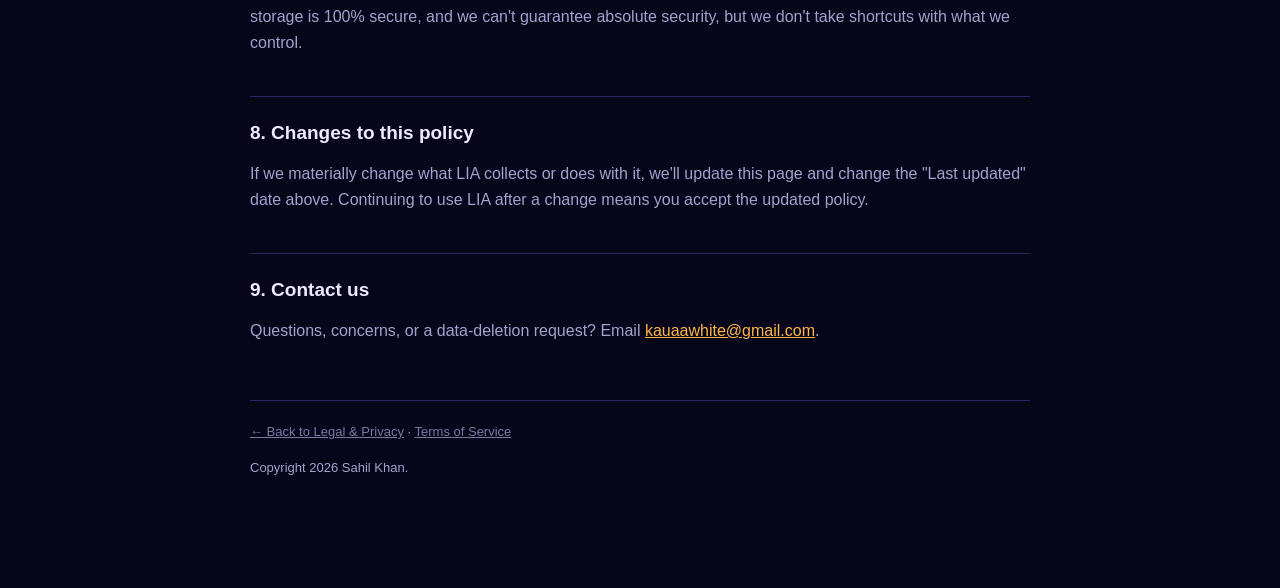
==== commit b65efd5c: "Explain manual authenticated update downloads and short-lived access" ====
--- a/privacy-policy.html
+++ b/privacy-policy.html
@@ -133,7 +133,7 @@
   mode, to translate it). The text is typed into the app you are using. LIA does not keep the audio or the text and
   does not read other things you type on any keyboard.</p>
 <h3 id="updates">Update notices</h3>
-<p>Personal builds with Updates check version metadata on our own server, while signed in, at most once per day automatically or when you tap About &gt; Updates. The check uses your existing Firebase authentication token to restrict access. We do not save it as a tracking or activity event, and do not send device model, installation ID, chat contents or contact data for update checks. Notices never install or download an APK, force an update or block other app features. An offline check fails without affecting the app.</p>
+<p>Personal builds with Updates check version metadata on our own server, while signed in, at most once per day automatically or when you tap About &gt; Updates. The check uses your existing Firebase authentication token to restrict access. We do not save it as a tracking or activity event, and do not send device model, installation ID, chat contents or contact data for update checks. Notices never automatically download or install an APK, force an update or block other app features. If you tap Update for an available release, the signed-in app requests a one-use download link valid for two minutes, then opens your browser. You choose whether to download and manually install. A temporary account-ID/link-hash record controls the download; it expires after two minutes and is removed on use or scheduled cleanup. APK assets are not served through unauthenticated public links. A person who receives your temporary link before you use it may use it during that short lifetime, so do not share it. An offline check fails without affecting the app.</p>
 <h3>What we do <em>not</em> do</h3>
 <ul>
 <li>We do not use advertising or analytics SDKs of any kind in LIA, or custom activity tracking.</li>
@@ -158,7 +158,7 @@
   circumstances.</p>
 <h2 id="storage">3. Where your data lives</h2><p>Pending push deliveries are queued for retry for at most 24 hours (up to five tries); rate-limit counters and request-id records are short-lived. Expired rooms are closed by a scheduled server cleanup. Ended room records are removed after 30 days.</p>
 <p>Your LIA account profile, voice rooms and invitations are stored on our server (Cloudflare D1, reached through our Cloudflare Worker). Room audio is not stored anywhere. Ended rooms are erased after 30 days, invitations expire after
-  24 hours, and your profile stays until you delete your account (section 7).</p>
+  24 hours, and your profile stays until you delete your account (section 6).</p>
 <h2 id="permissions">4. Android permissions LIA requests</h2>
 <table>
 <tr><th>Permission</th><th>Edition</th><th>What it's for</th></tr>
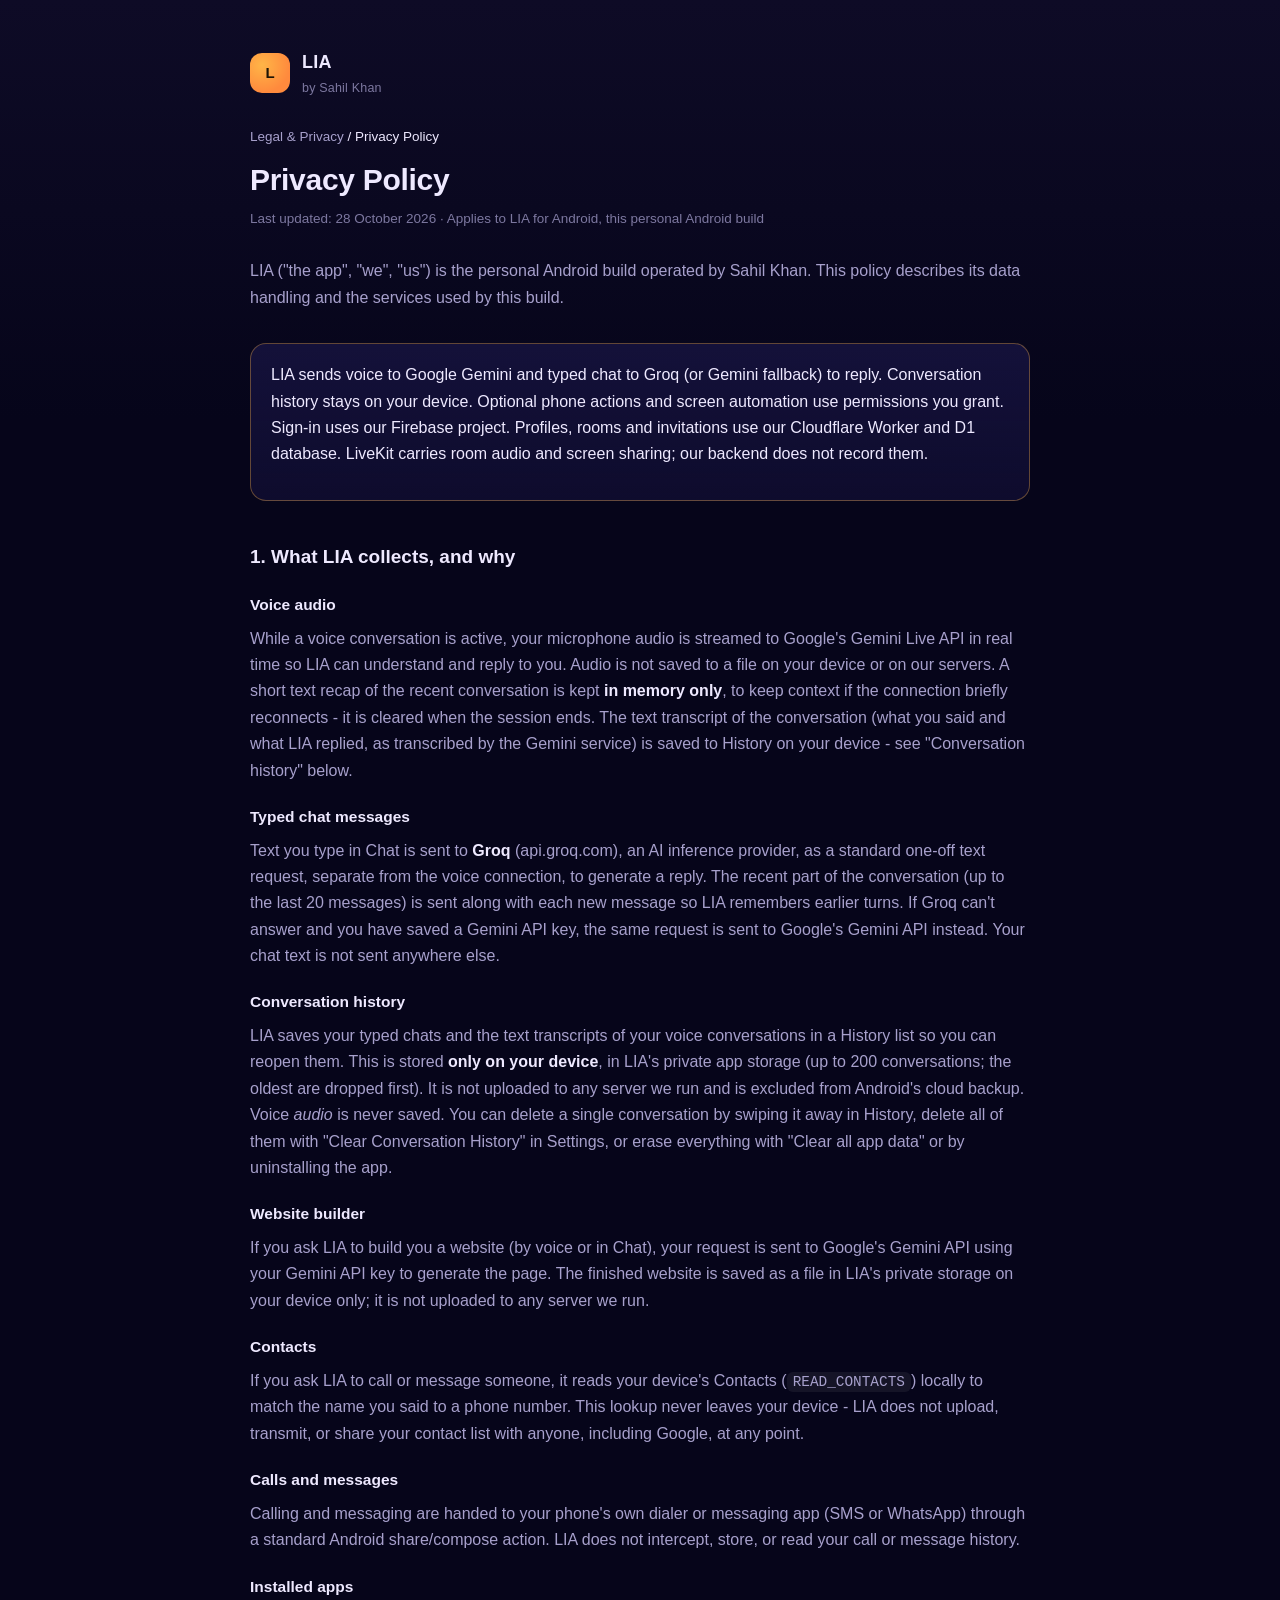
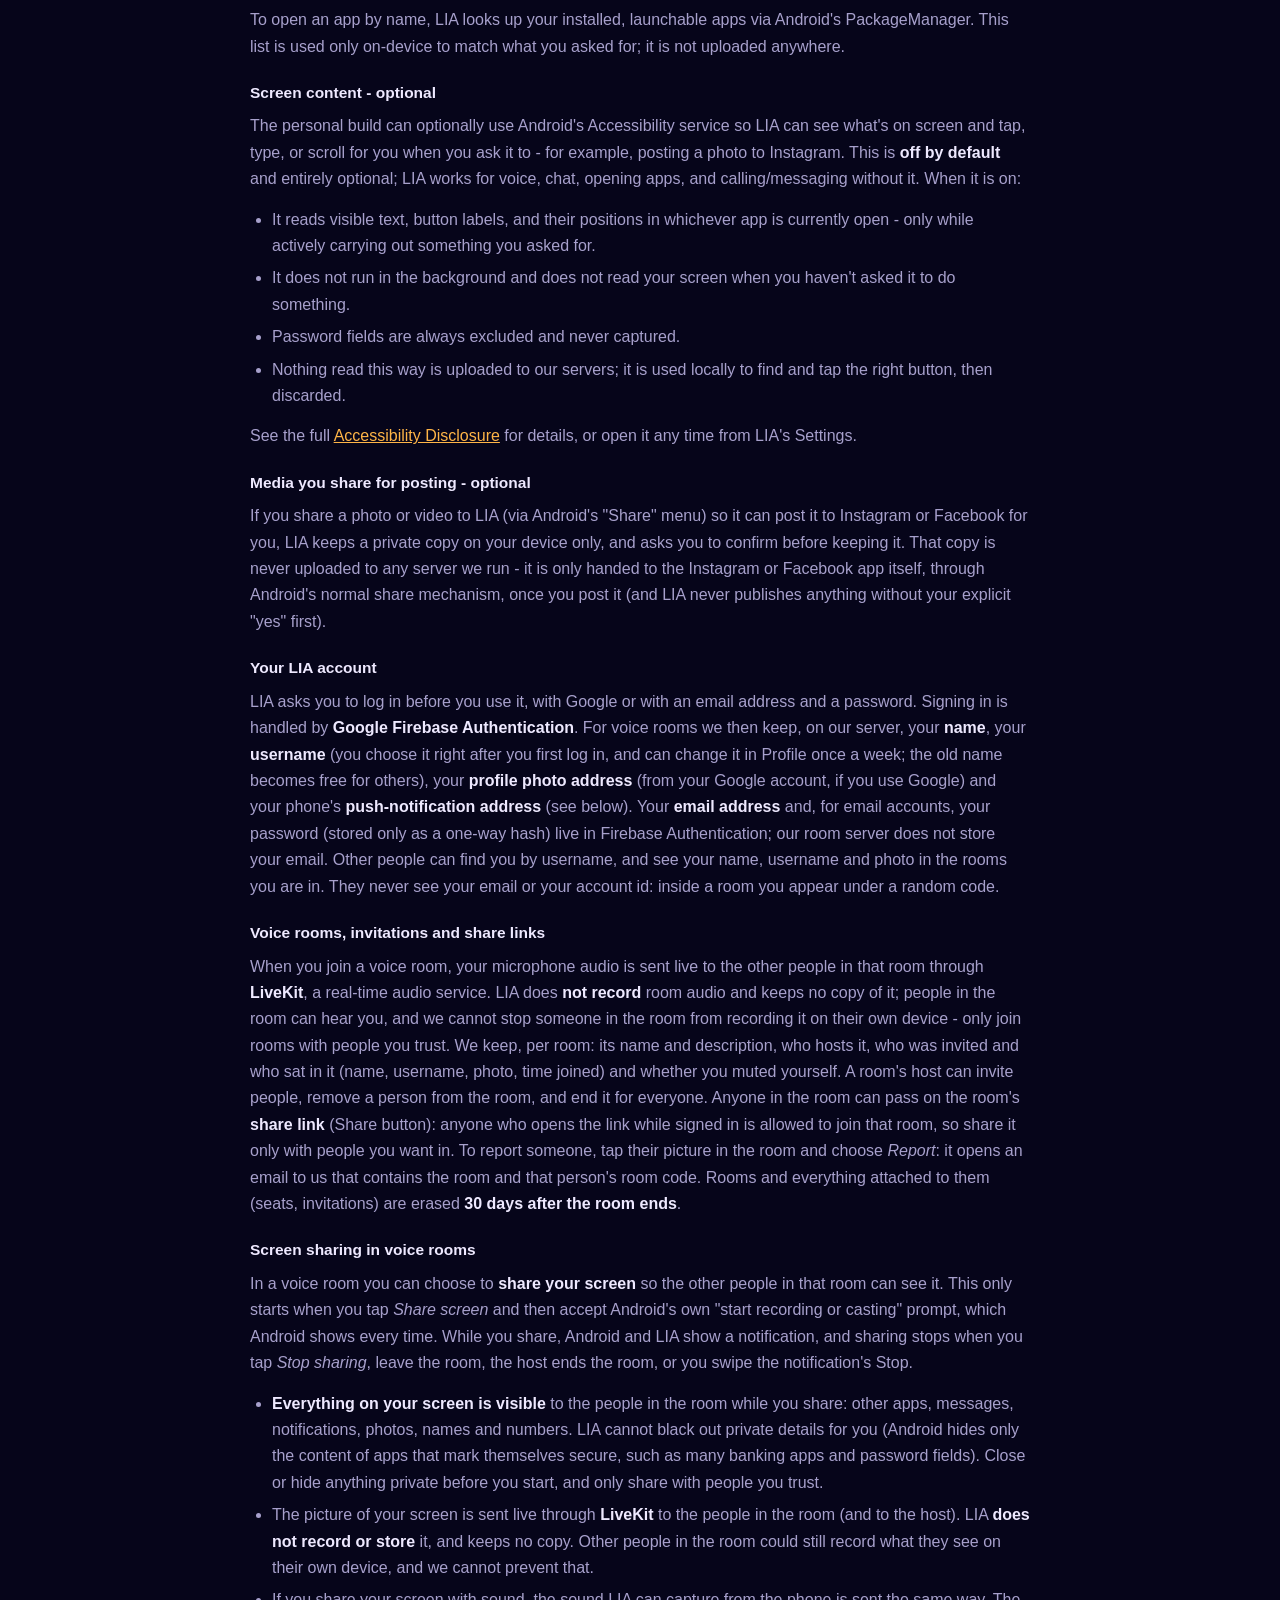
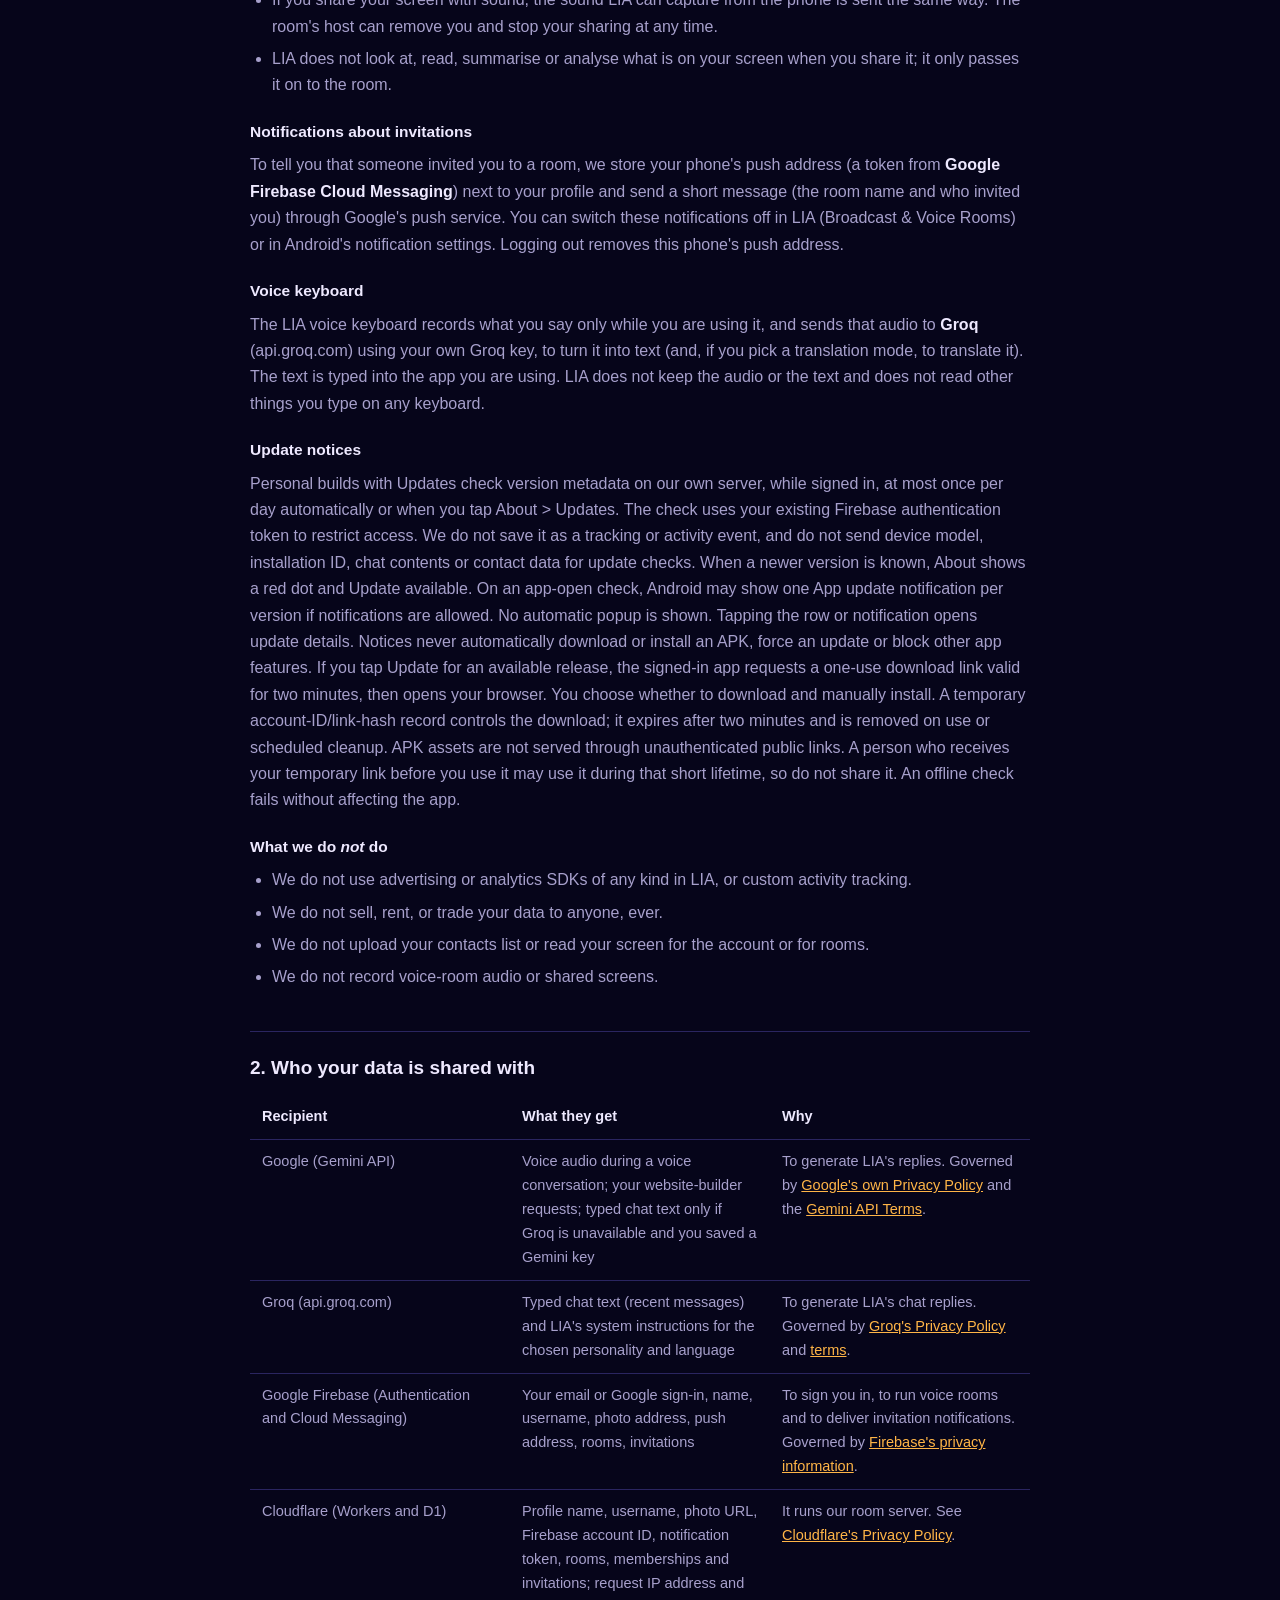
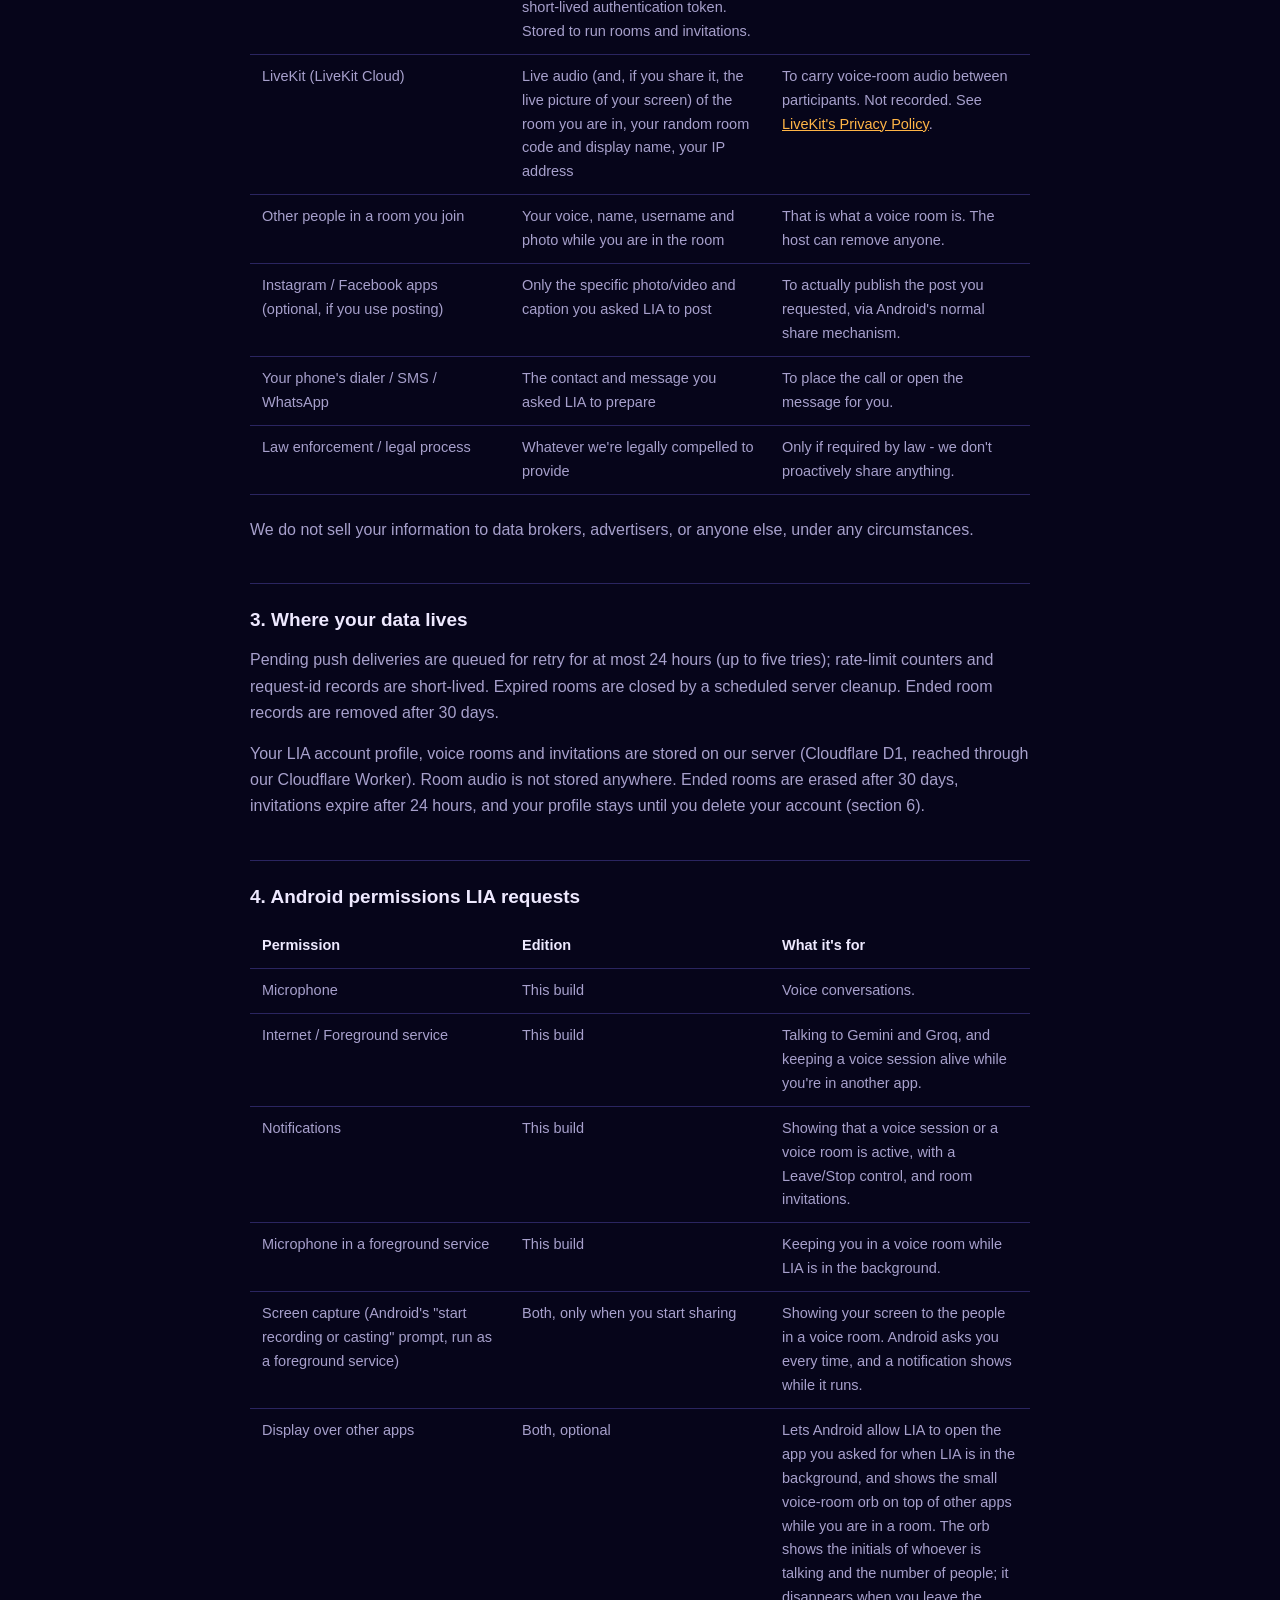
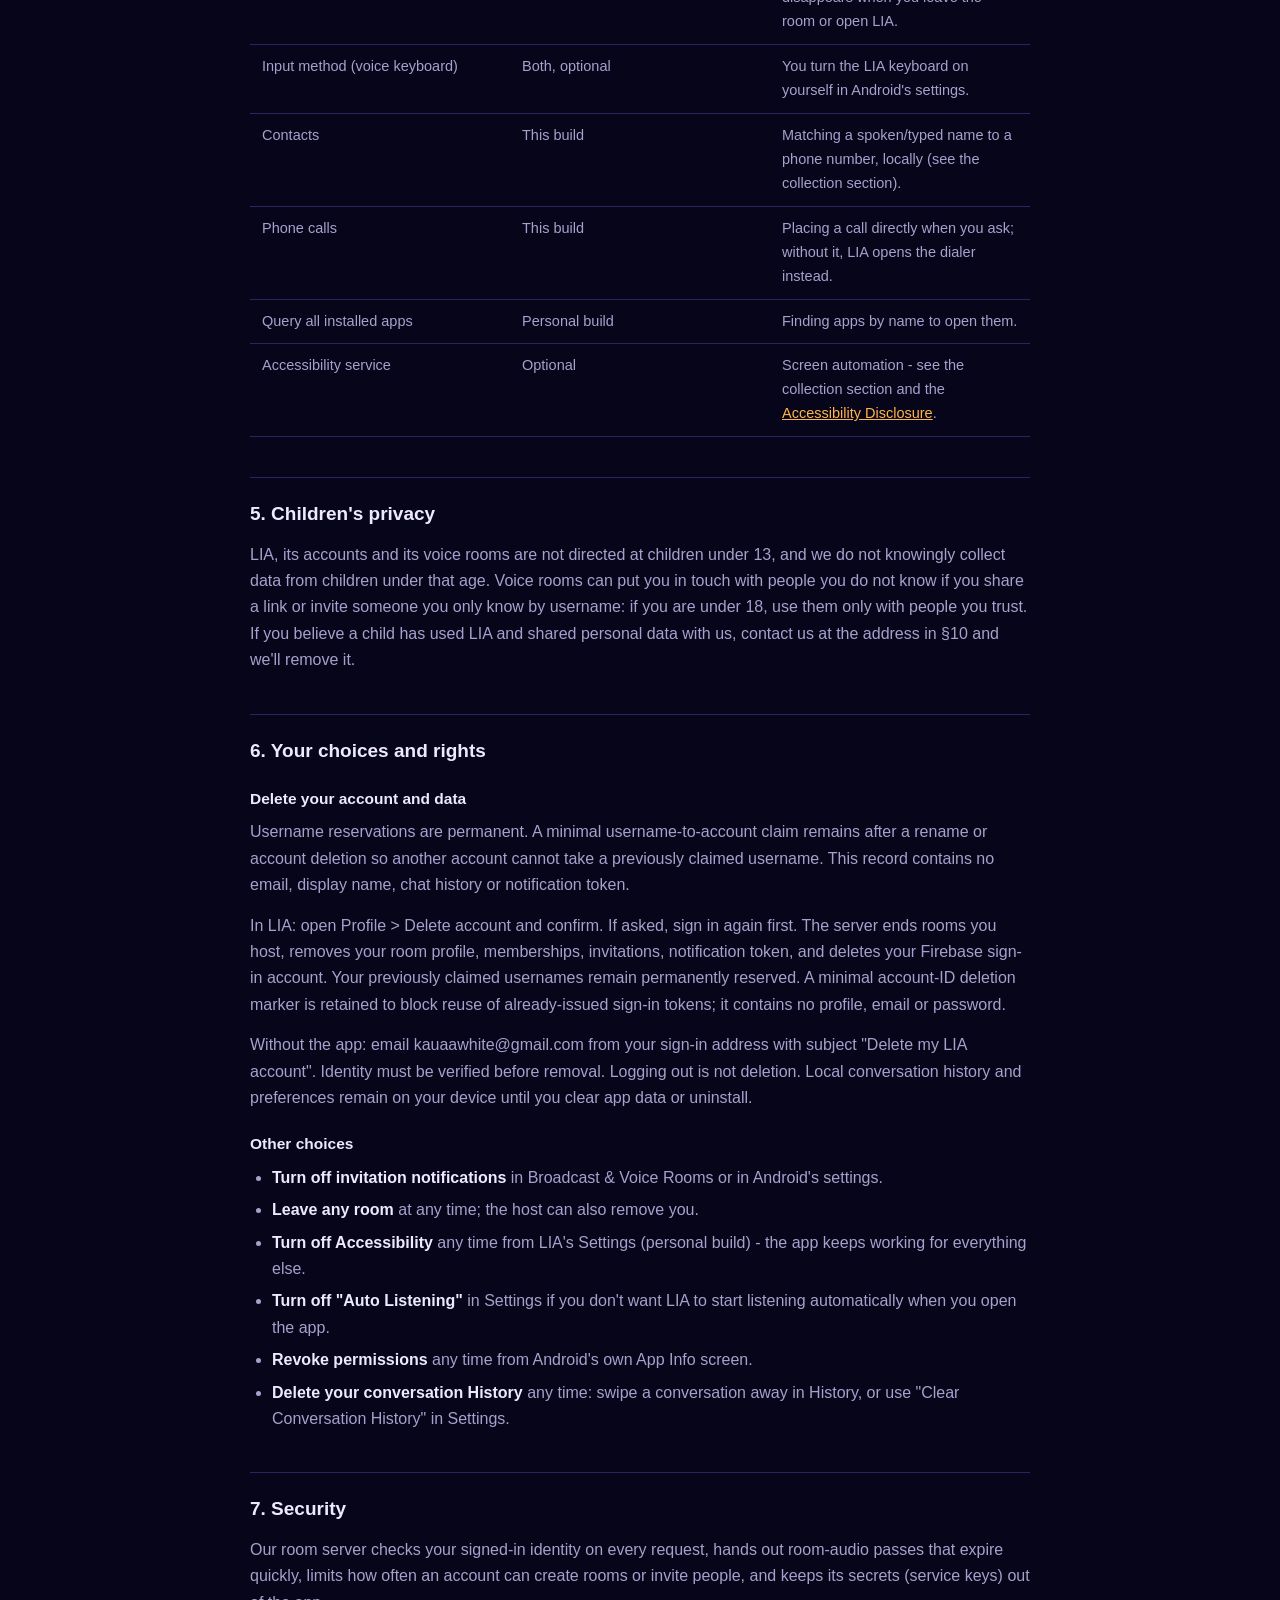
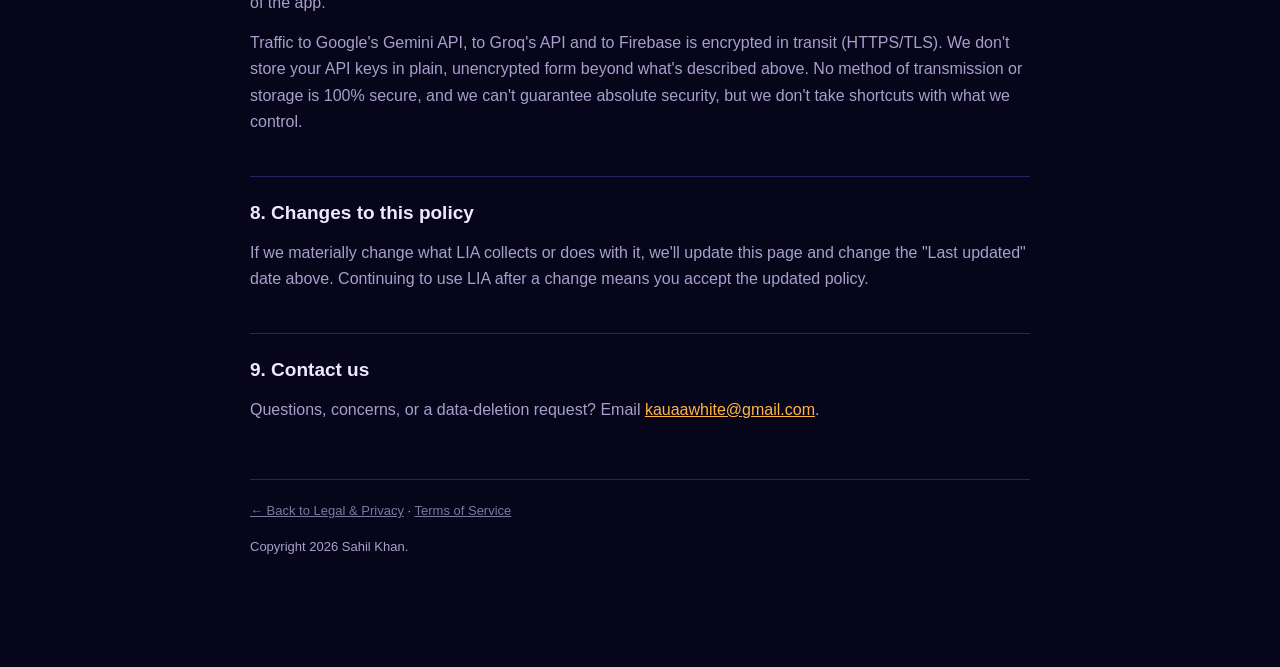
==== commit 525851ed: "Describe update badge and optional system notification, no automatic popup Updated the privacy polic" ====
--- a/privacy-policy.html
+++ b/privacy-policy.html
@@ -133,7 +133,7 @@
   mode, to translate it). The text is typed into the app you are using. LIA does not keep the audio or the text and
   does not read other things you type on any keyboard.</p>
 <h3 id="updates">Update notices</h3>
-<p>Personal builds with Updates check version metadata on our own server, while signed in, at most once per day automatically or when you tap About &gt; Updates. The check uses your existing Firebase authentication token to restrict access. We do not save it as a tracking or activity event, and do not send device model, installation ID, chat contents or contact data for update checks. Notices never automatically download or install an APK, force an update or block other app features. If you tap Update for an available release, the signed-in app requests a one-use download link valid for two minutes, then opens your browser. You choose whether to download and manually install. A temporary account-ID/link-hash record controls the download; it expires after two minutes and is removed on use or scheduled cleanup. APK assets are not served through unauthenticated public links. A person who receives your temporary link before you use it may use it during that short lifetime, so do not share it. An offline check fails without affecting the app.</p>
+<p>Personal builds with Updates check version metadata on our own server, while signed in, at most once per day automatically or when you tap About &gt; Updates. The check uses your existing Firebase authentication token to restrict access. We do not save it as a tracking or activity event, and do not send device model, installation ID, chat contents or contact data for update checks. When a newer version is known, About shows a red dot and Update available. On an app-open check, Android may show one App update notification per version if notifications are allowed. No automatic popup is shown. Tapping the row or notification opens update details. Notices never automatically download or install an APK, force an update or block other app features. If you tap Update for an available release, the signed-in app requests a one-use download link valid for two minutes, then opens your browser. You choose whether to download and manually install. A temporary account-ID/link-hash record controls the download; it expires after two minutes and is removed on use or scheduled cleanup. APK assets are not served through unauthenticated public links. A person who receives your temporary link before you use it may use it during that short lifetime, so do not share it. An offline check fails without affecting the app.</p>
 <h3>What we do <em>not</em> do</h3>
 <ul>
 <li>We do not use advertising or analytics SDKs of any kind in LIA, or custom activity tracking.</li>
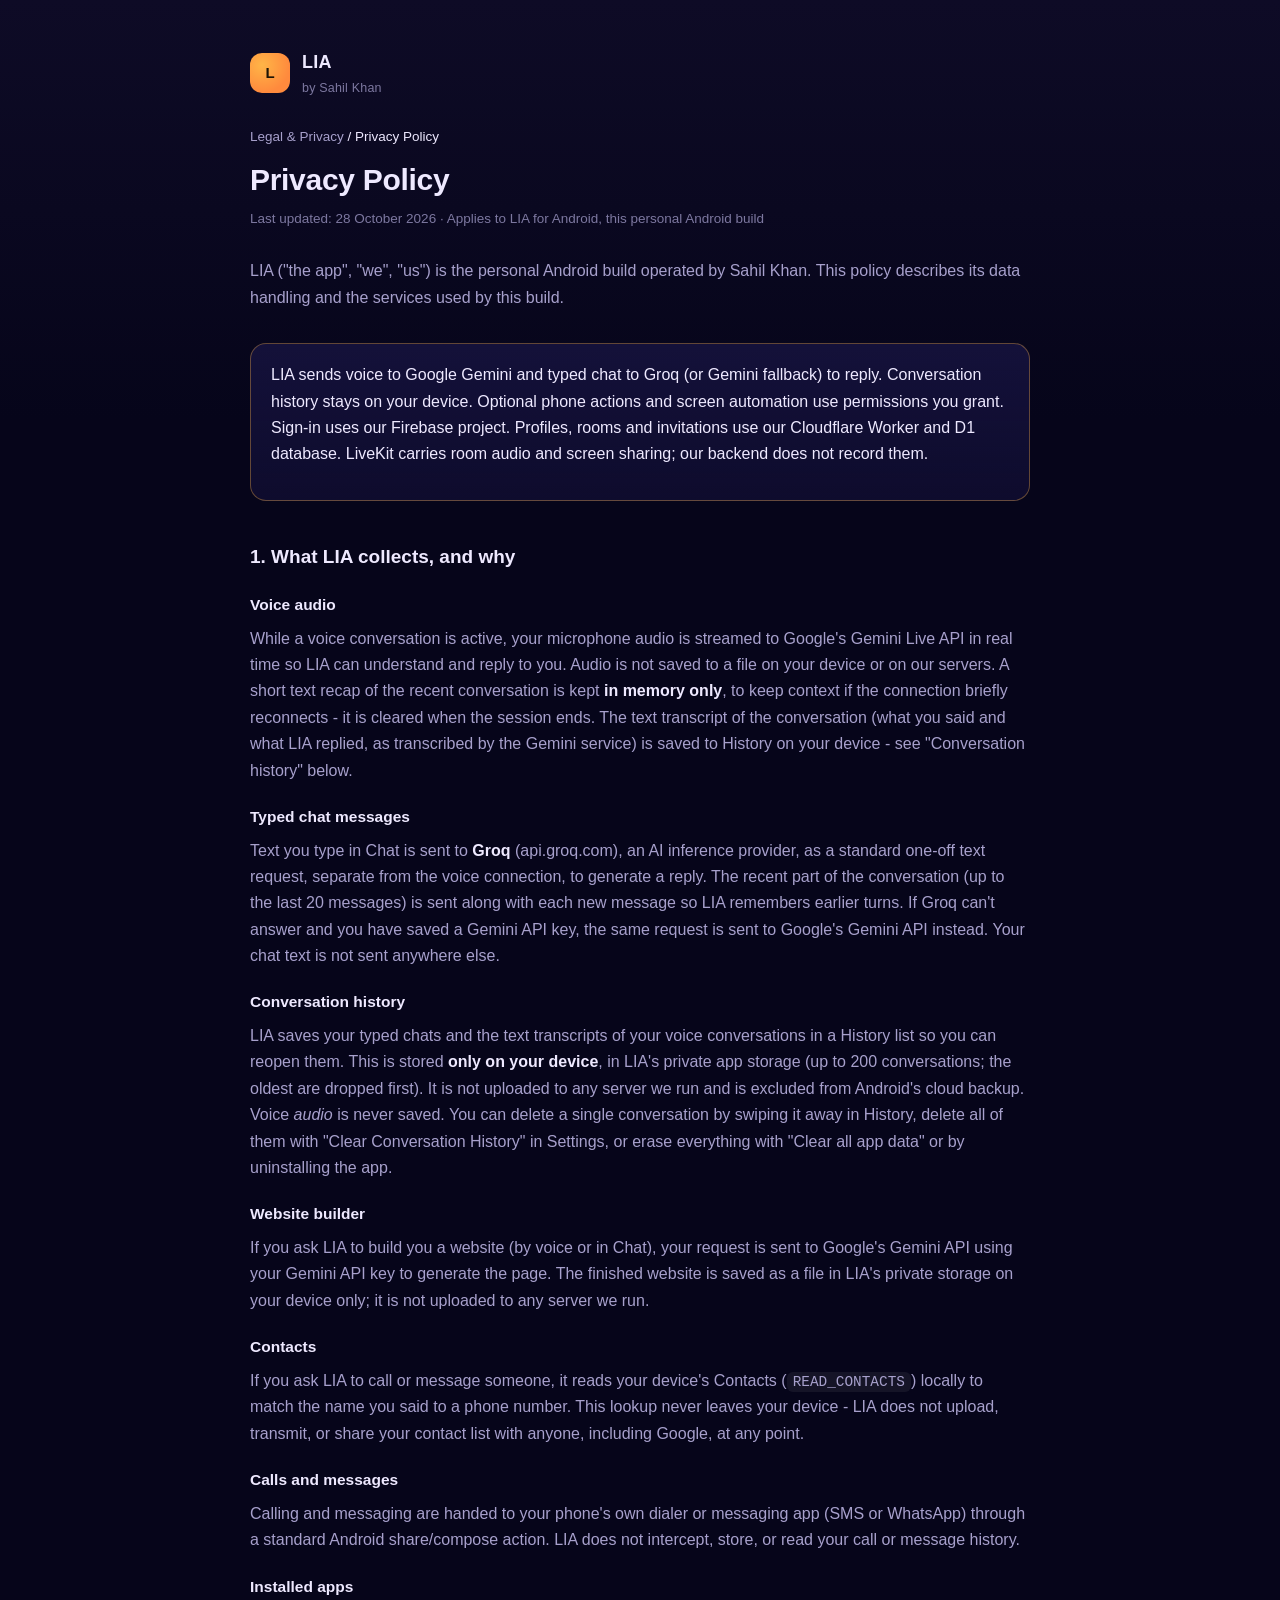
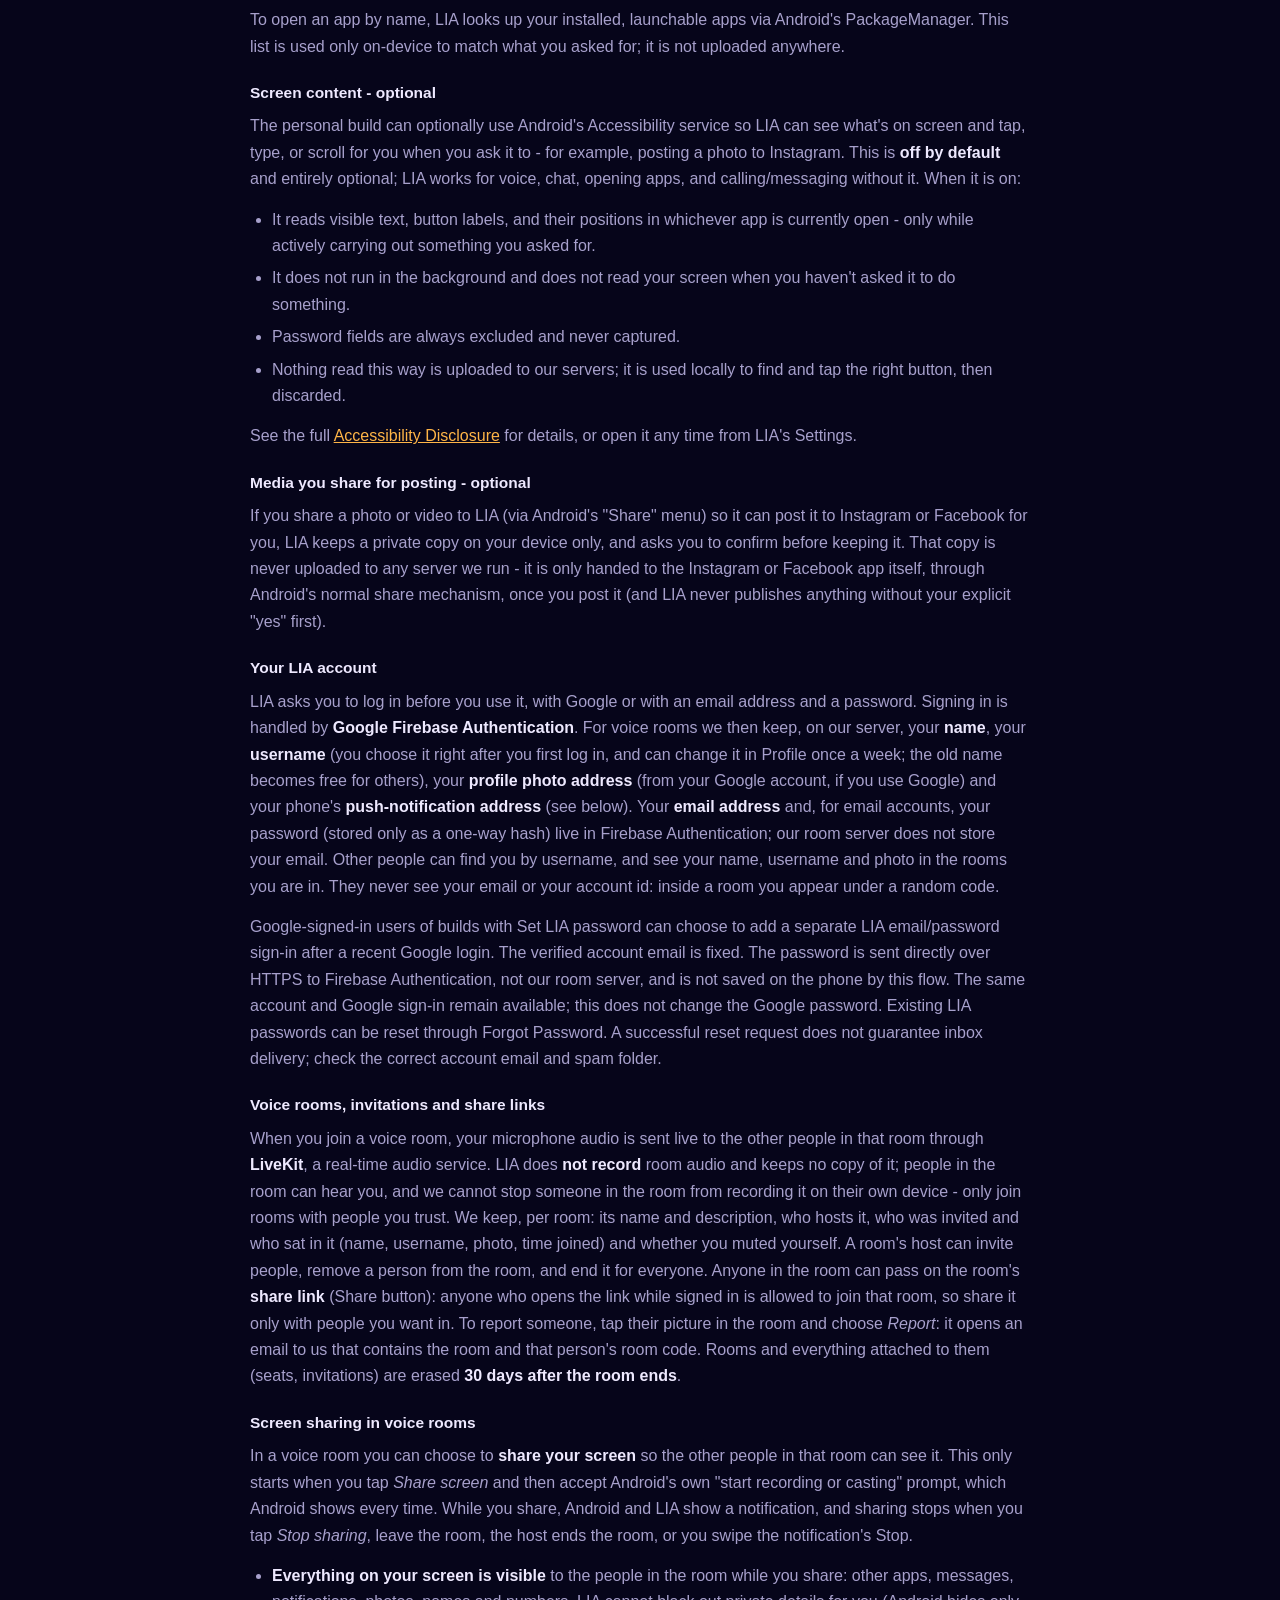
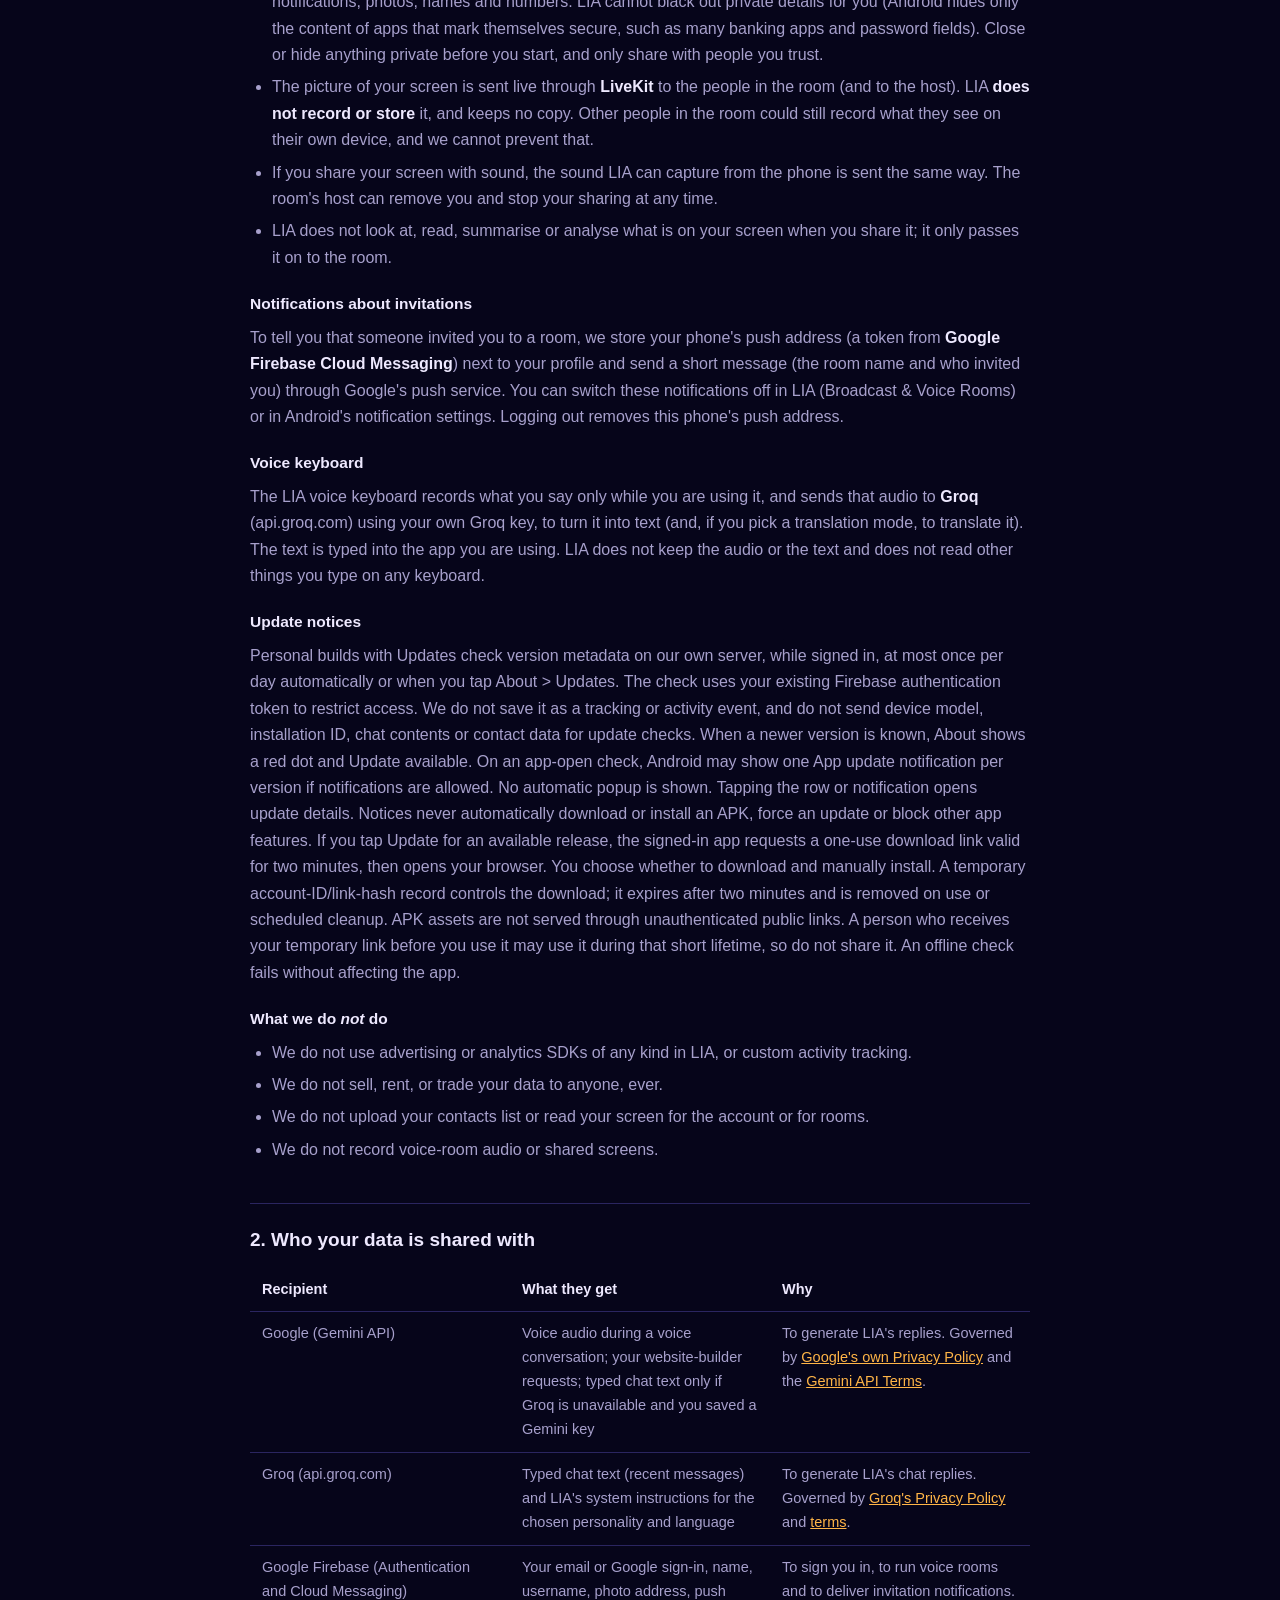
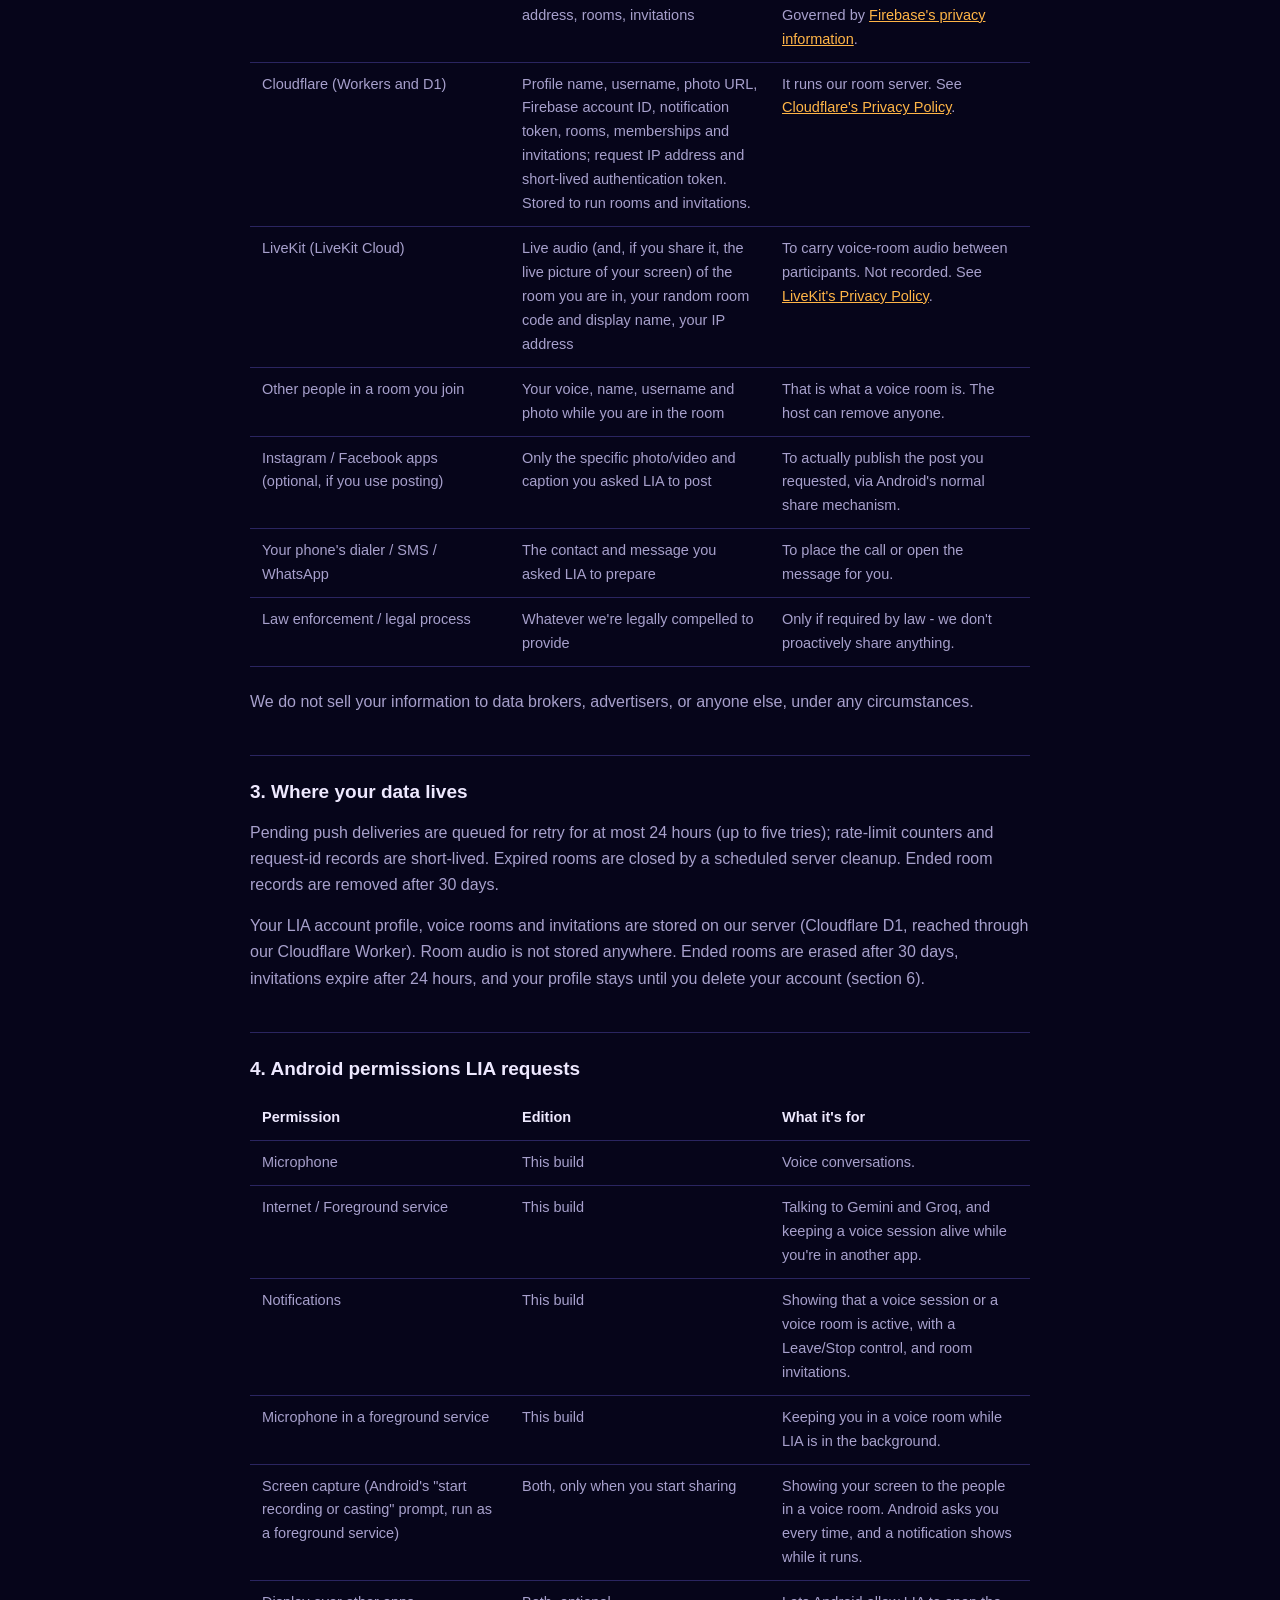
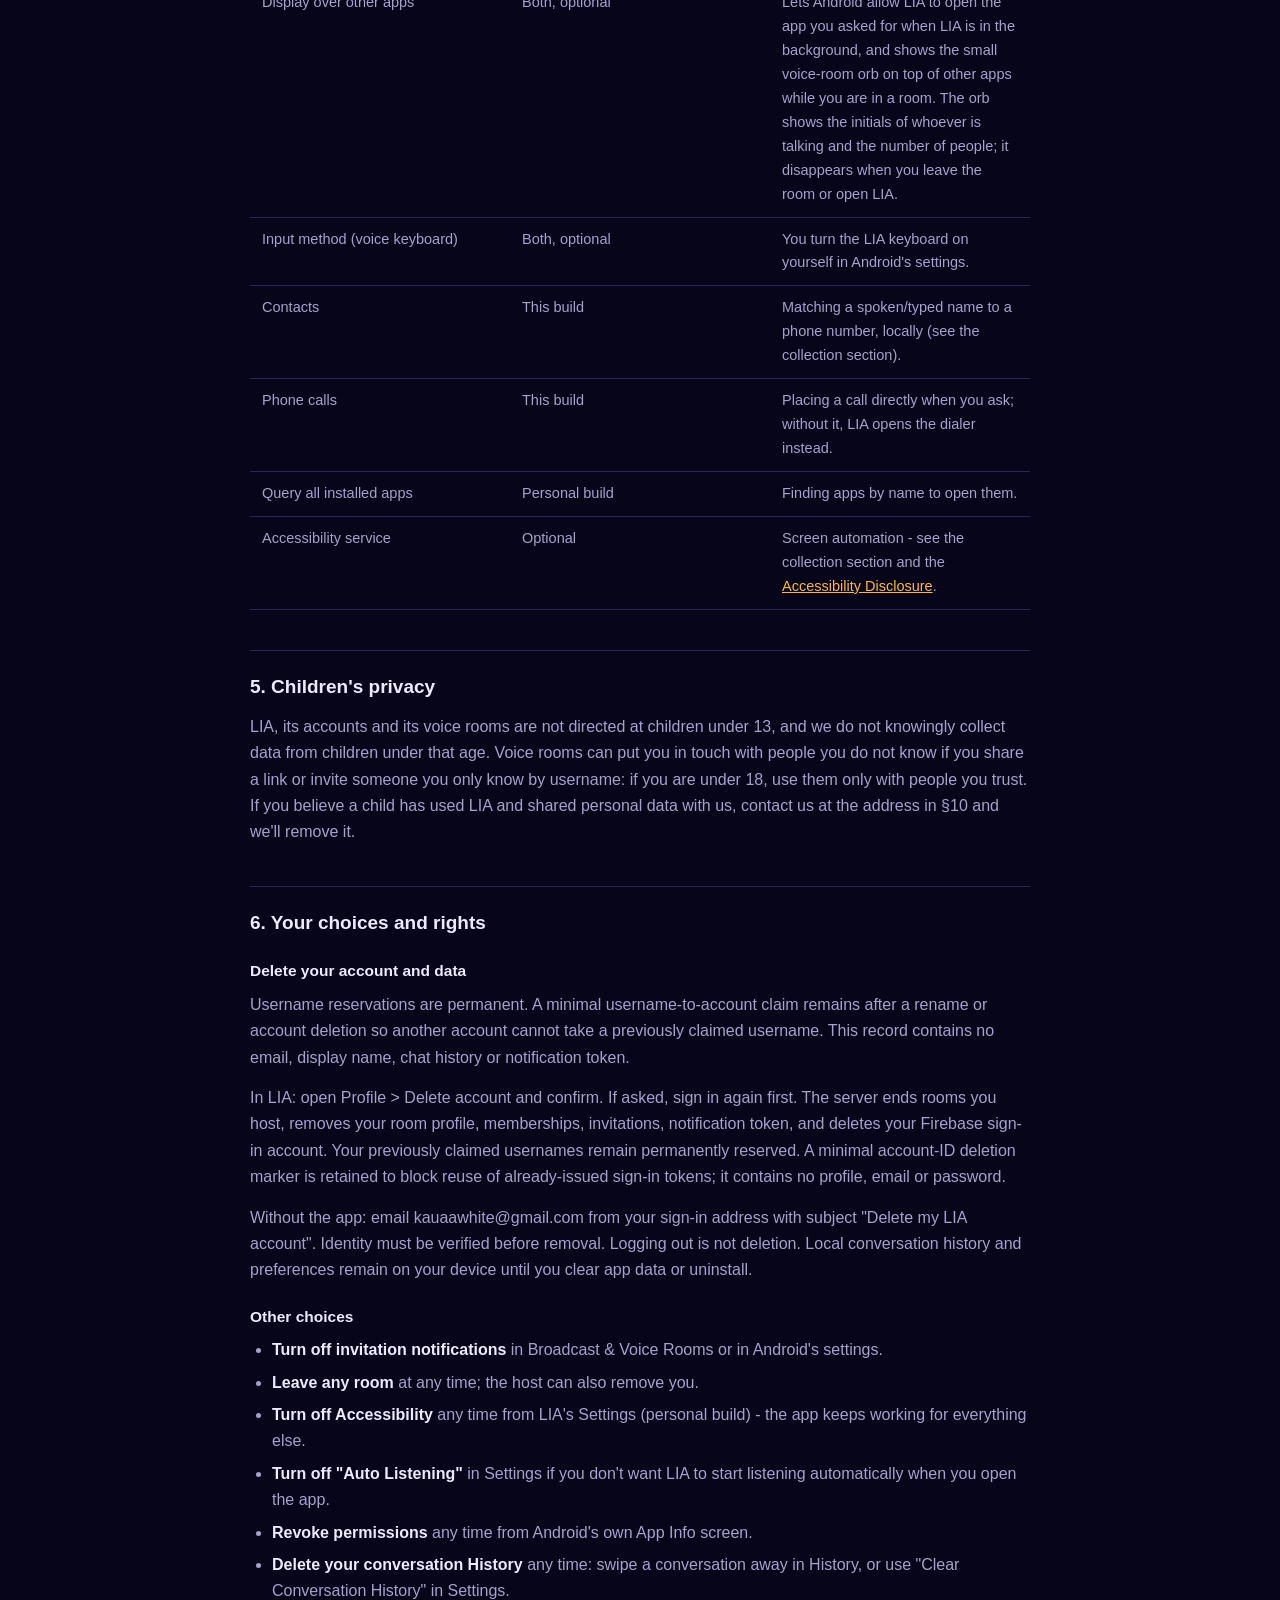
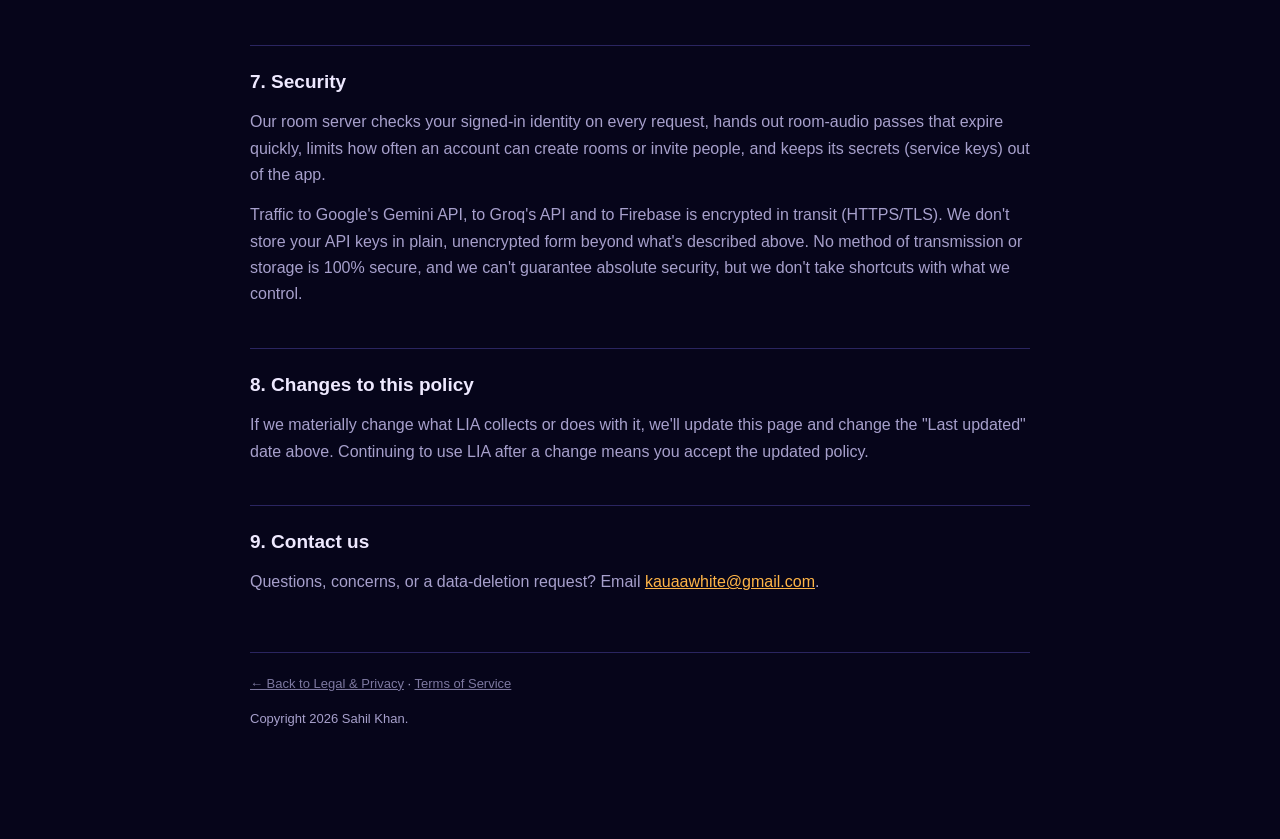
==== commit 77f225f4: "Explain optional separate LIA password for Google sign-in accounts" ====
--- a/privacy-policy.html
+++ b/privacy-policy.html
@@ -94,6 +94,8 @@
   your password (stored only as a one-way hash) live in Firebase Authentication; our room server does not store your
   email. Other people can find you by username, and see your name, username and photo in the rooms you are in. They
   never see your email or your account id: inside a room you appear under a random code.</p>
+<p>Google-signed-in users of builds with Set LIA password can choose to add a separate LIA email/password sign-in after a recent Google login. The verified account email is fixed. The password is sent directly over HTTPS to Firebase Authentication, not our room server, and is not saved on the phone by this flow. The same account and Google sign-in remain available; this does not change the Google password. Existing LIA passwords can be reset through Forgot Password. A successful reset request does not guarantee inbox delivery; check the correct account email and spam folder.</p>
+
 <h3 id="rooms">Voice rooms, invitations and share links</h3>
 <p>When you join a voice room, your microphone audio is sent live to the other people in that room through
   <strong>LiveKit</strong>, a real-time audio service. LIA does <strong>not record</strong> room audio and keeps no
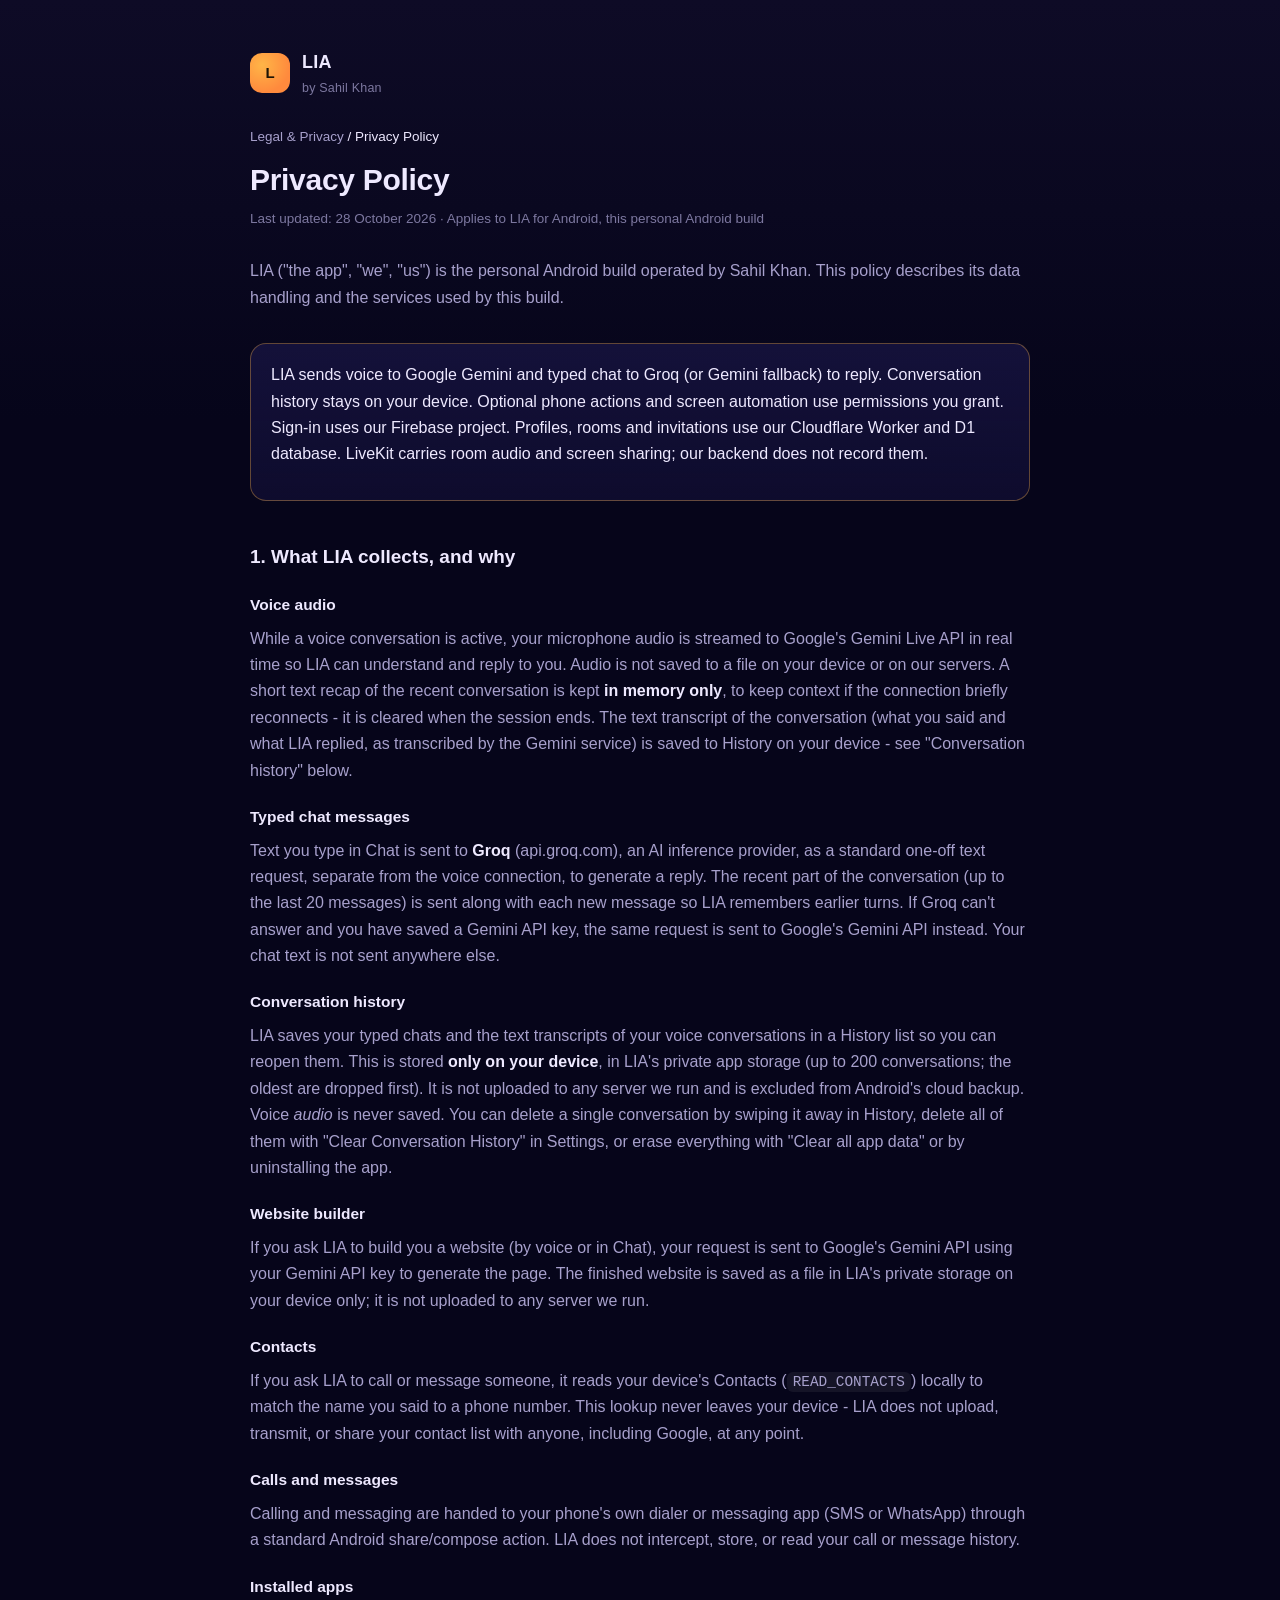
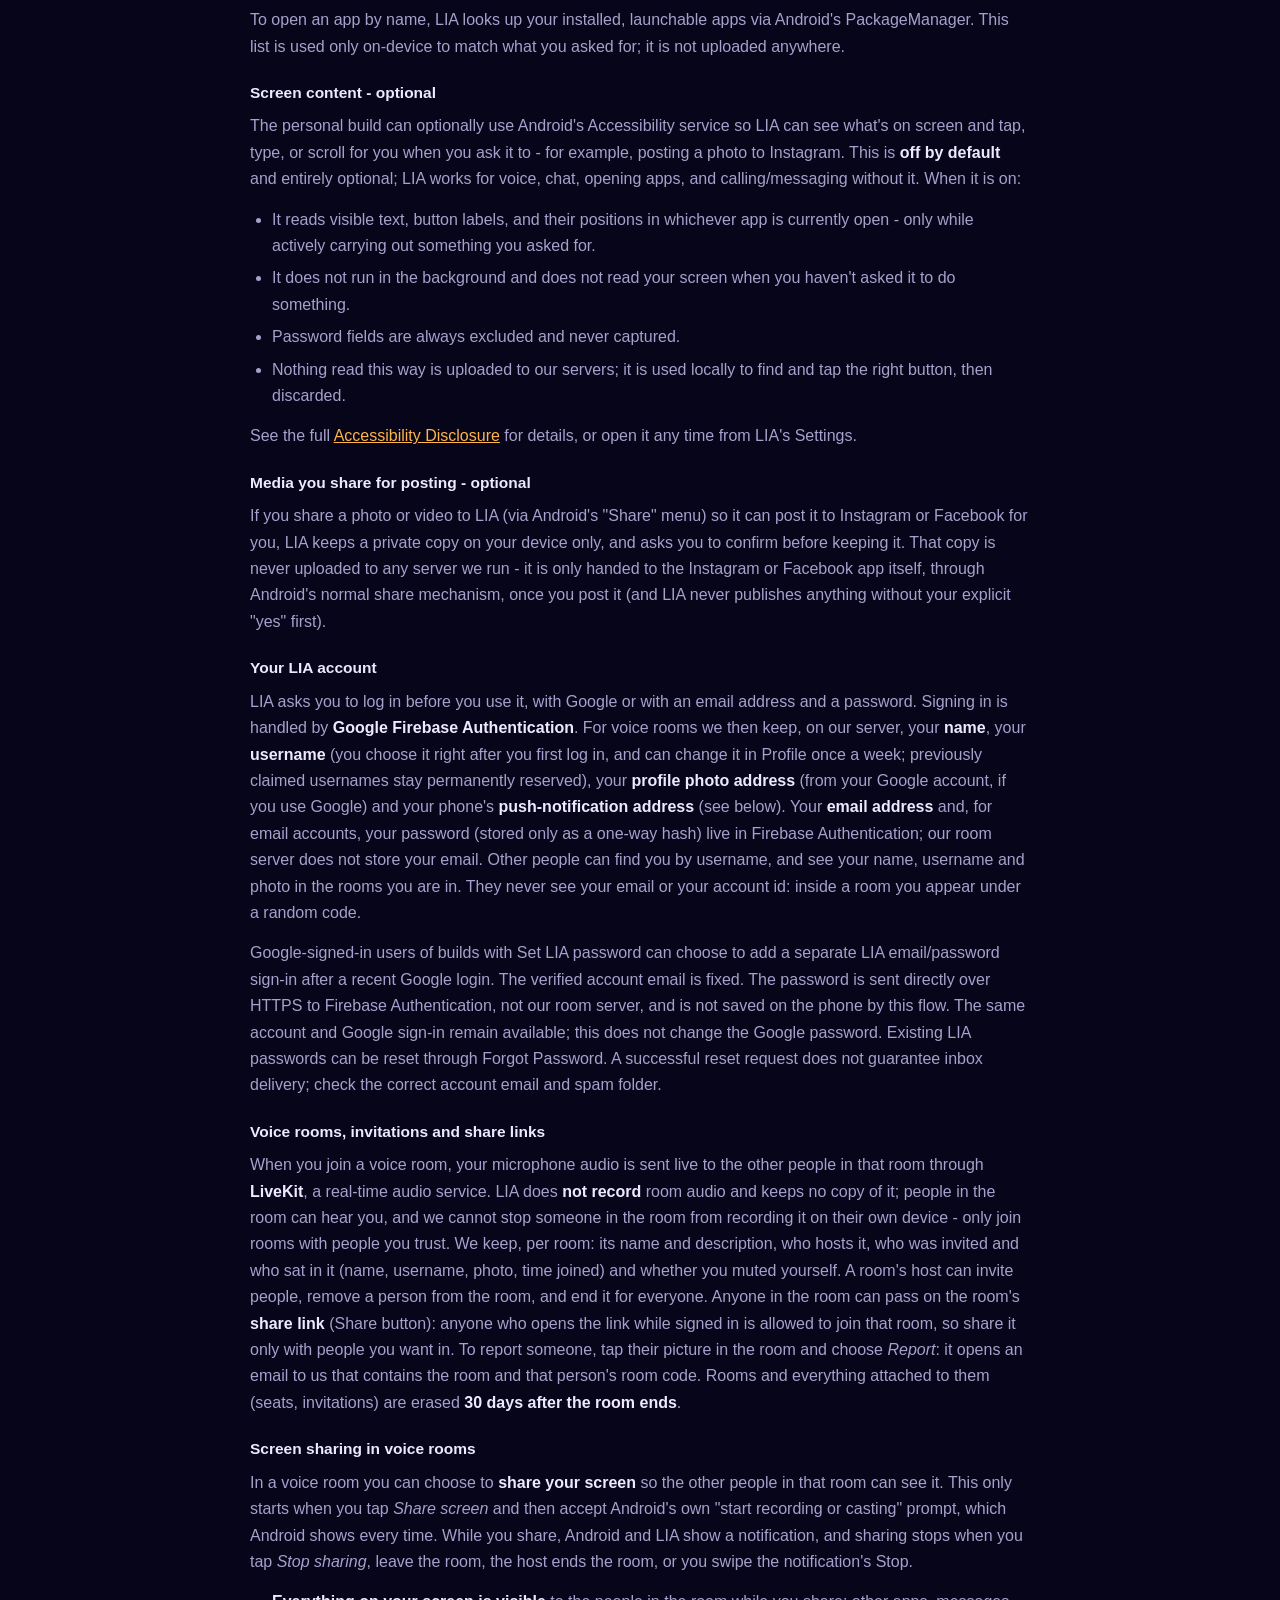
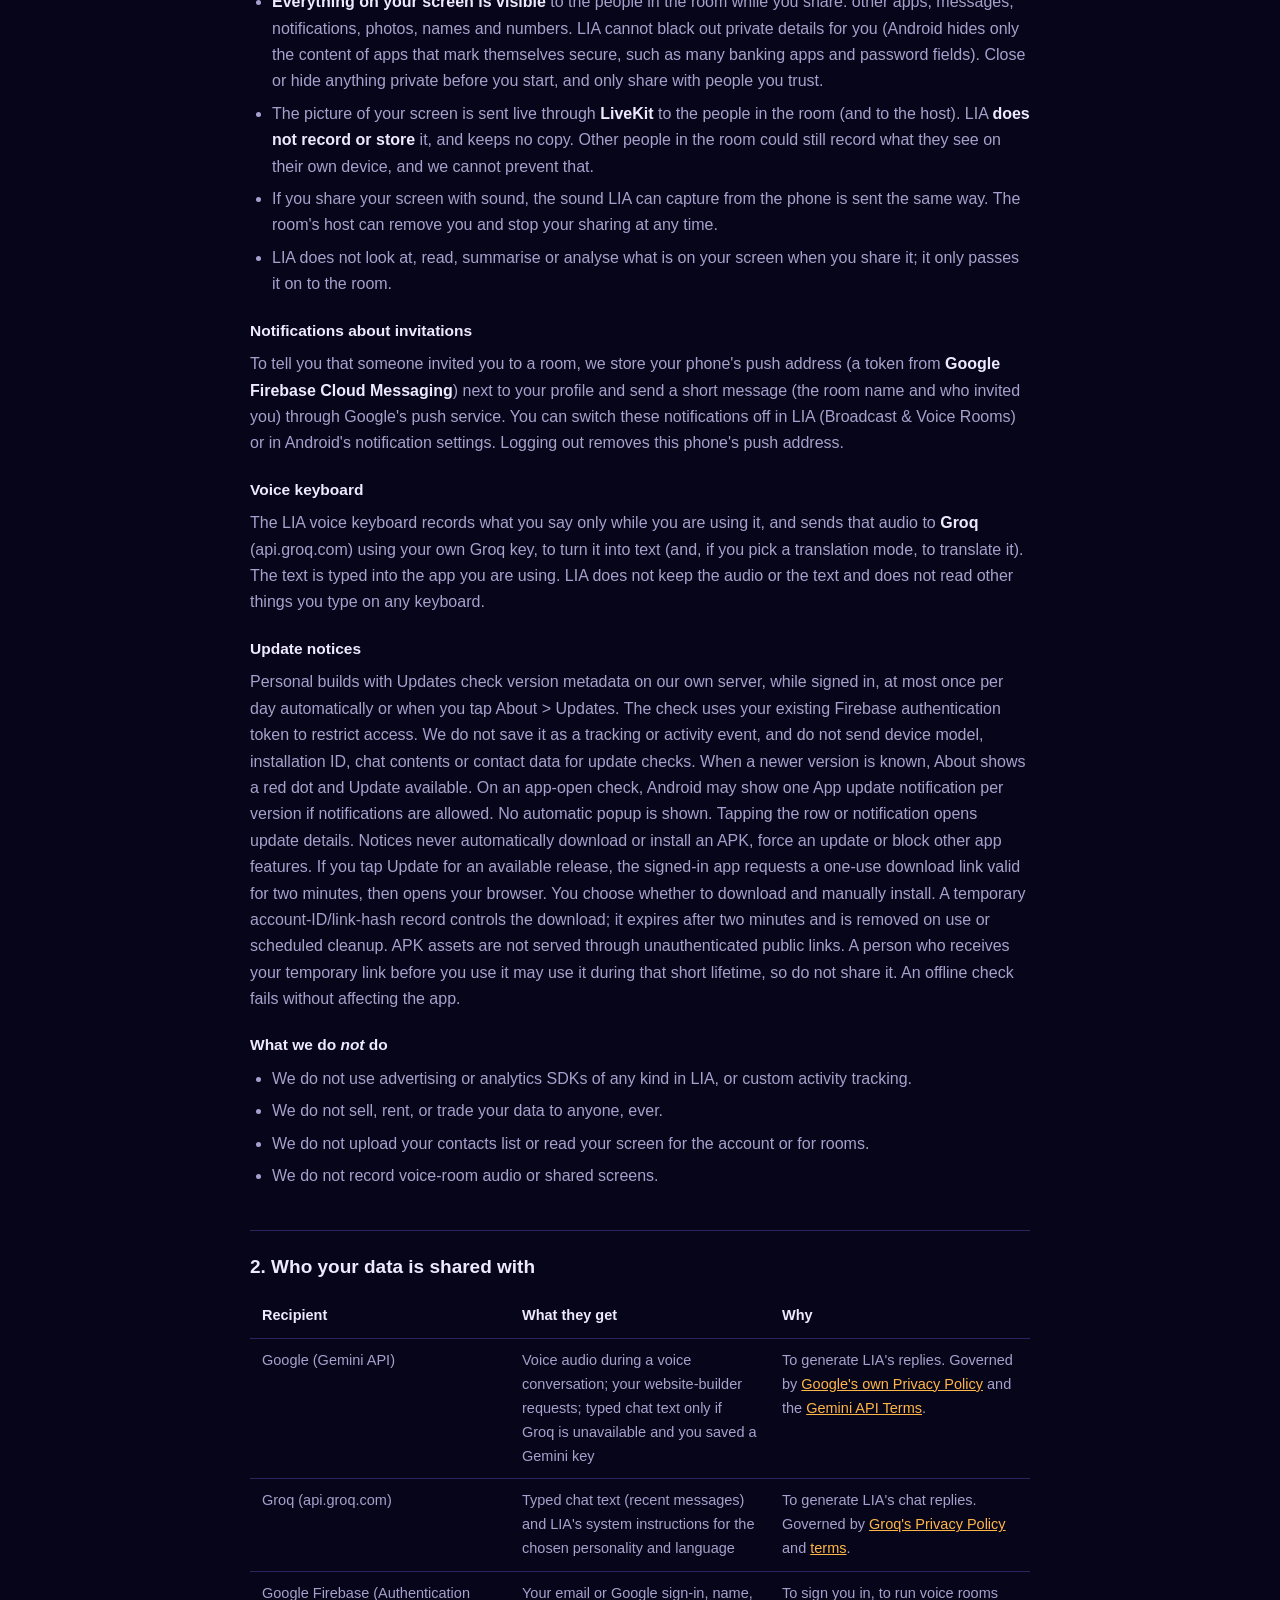
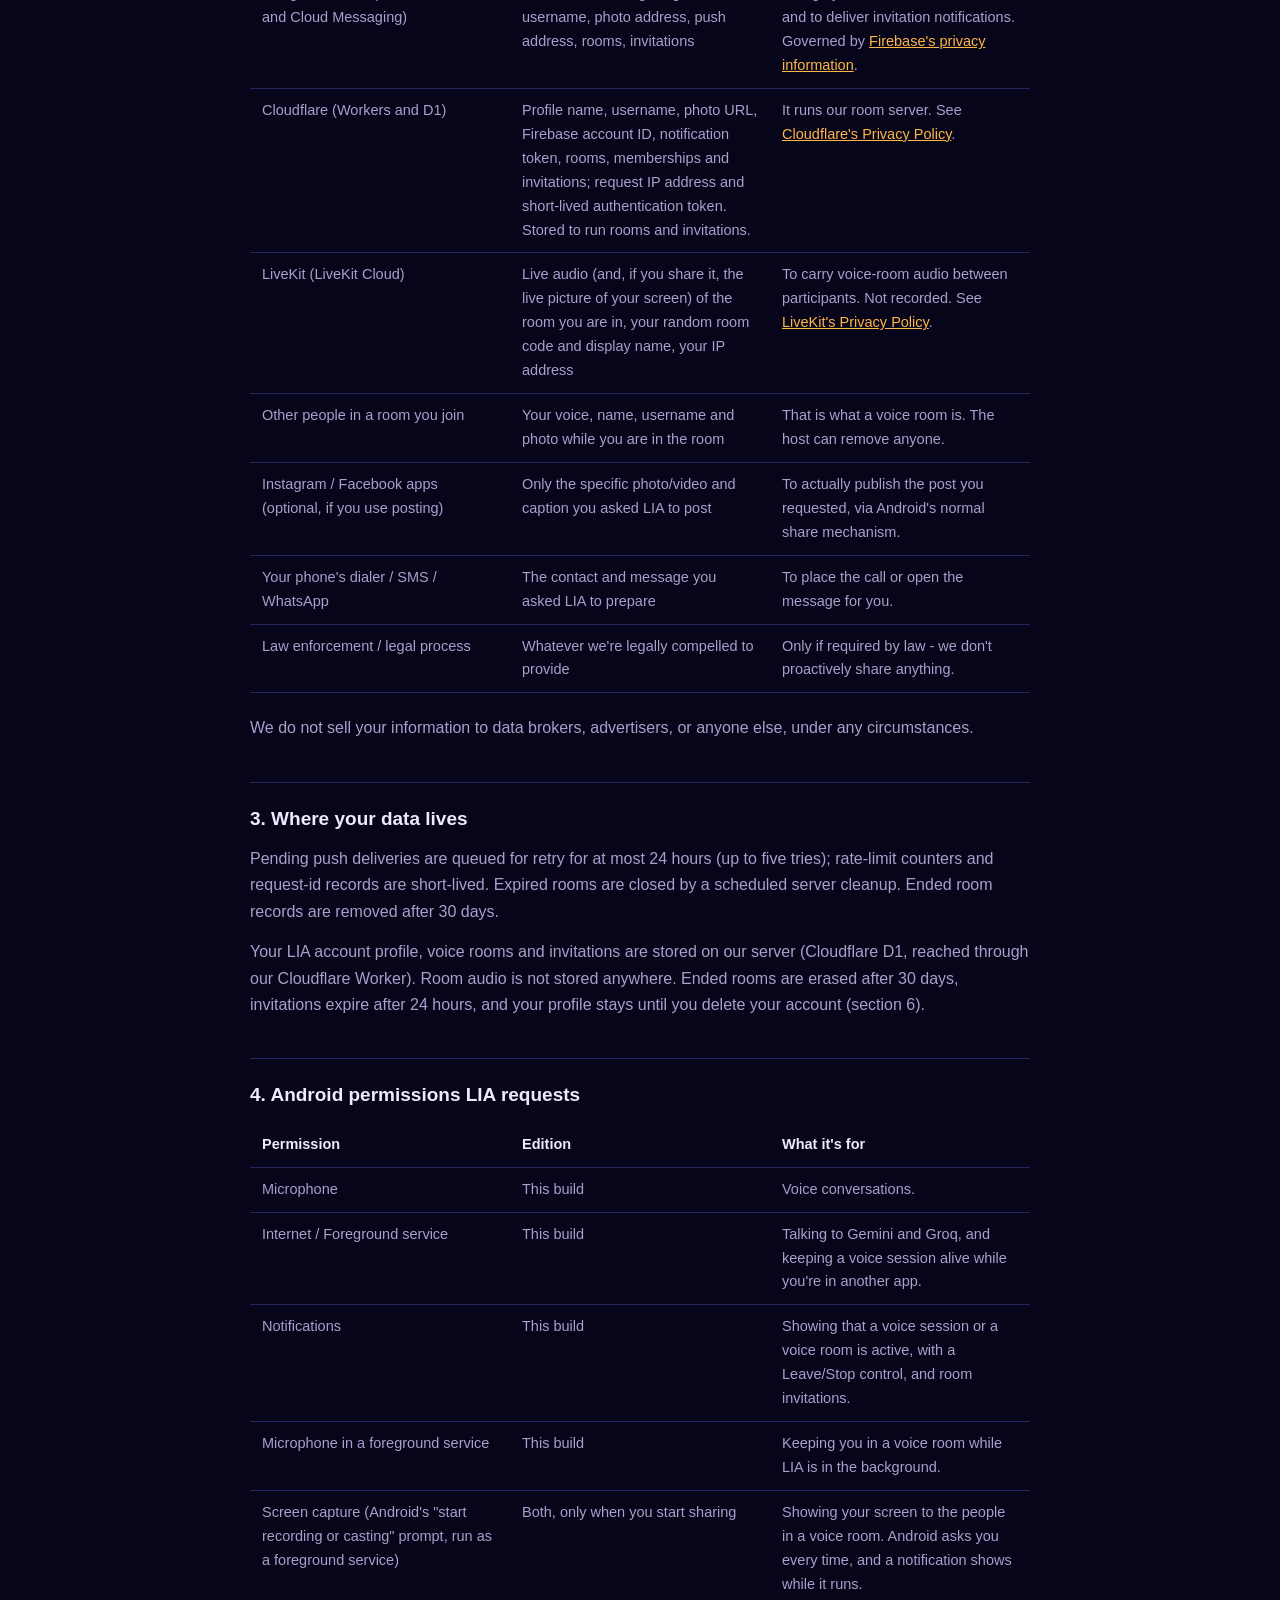
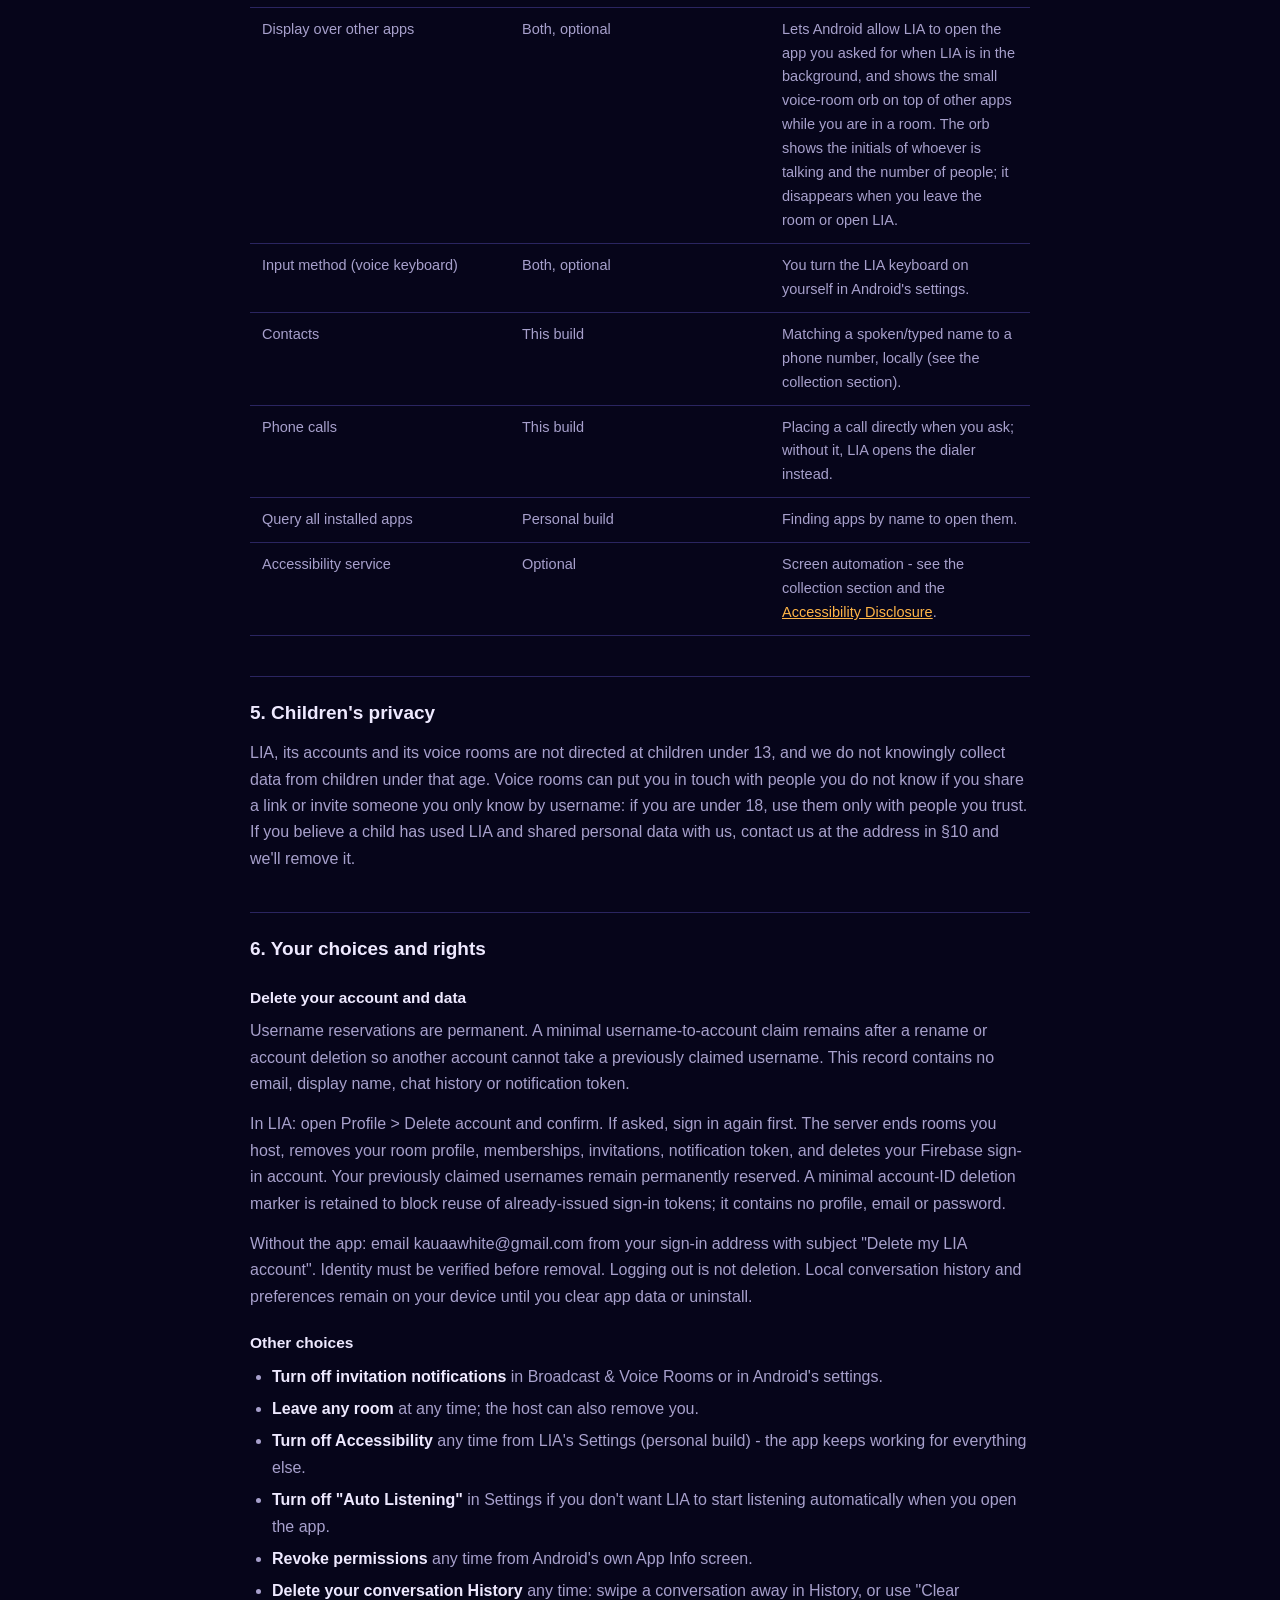
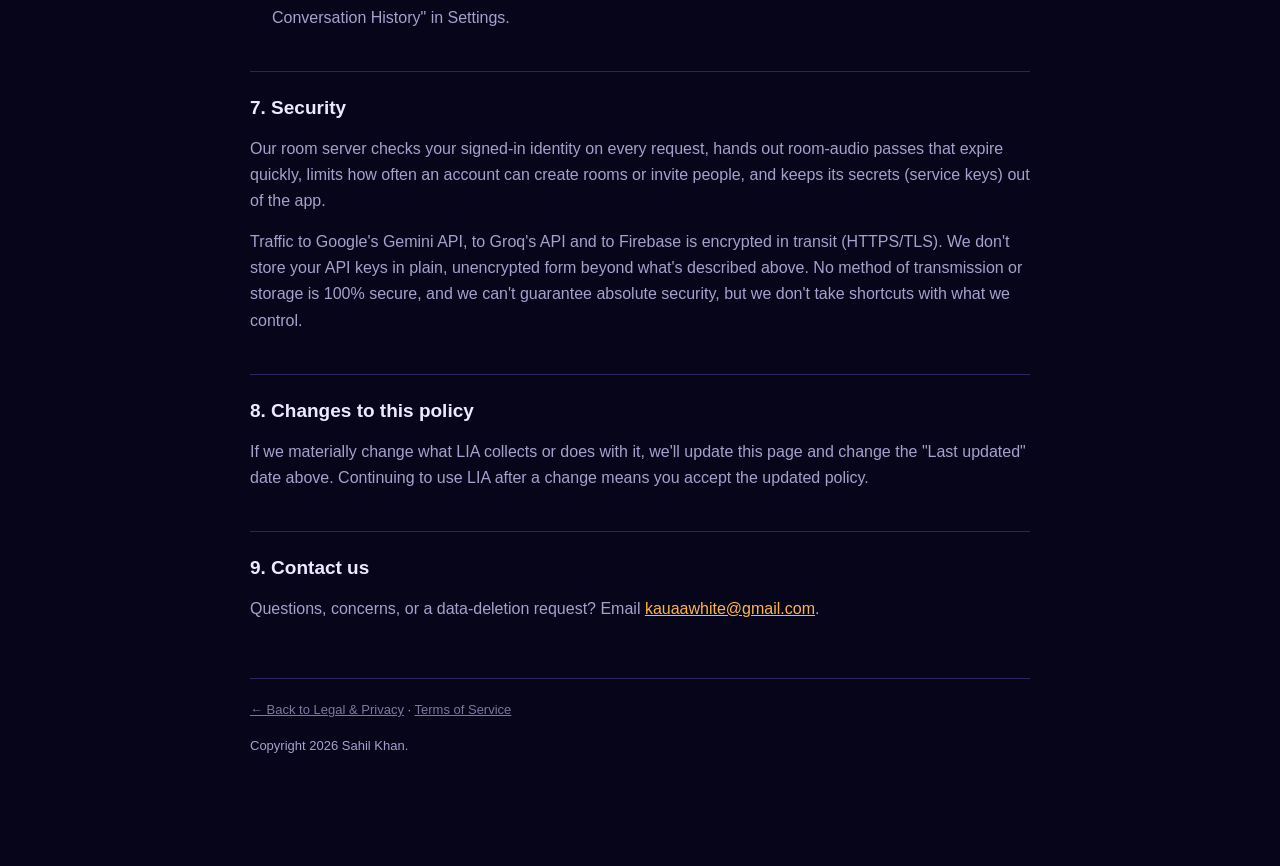
==== commit 83732798: "Align account paragraph with permanent username reservations Updated the privacy policy to clarify u" ====
--- a/privacy-policy.html
+++ b/privacy-policy.html
@@ -88,7 +88,7 @@
 <h3 id="account">Your LIA account</h3>
 <p>LIA asks you to log in before you use it, with Google or with an email address and a password.
   Signing in is handled by <strong>Google Firebase Authentication</strong>. For voice rooms we then keep, on our
-  server, your <strong>name</strong>, your <strong>username</strong> (you choose it right after you first log in, and can change it in Profile once a week; the old name becomes free for others), your
+  server, your <strong>name</strong>, your <strong>username</strong> (you choose it right after you first log in, and can change it in Profile once a week; previously claimed usernames stay permanently reserved), your
   <strong>profile photo address</strong> (from your Google account, if you use Google) and your phone's
   <strong>push-notification address</strong> (see below). Your <strong>email address</strong> and, for email accounts,
   your password (stored only as a one-way hash) live in Firebase Authentication; our room server does not store your
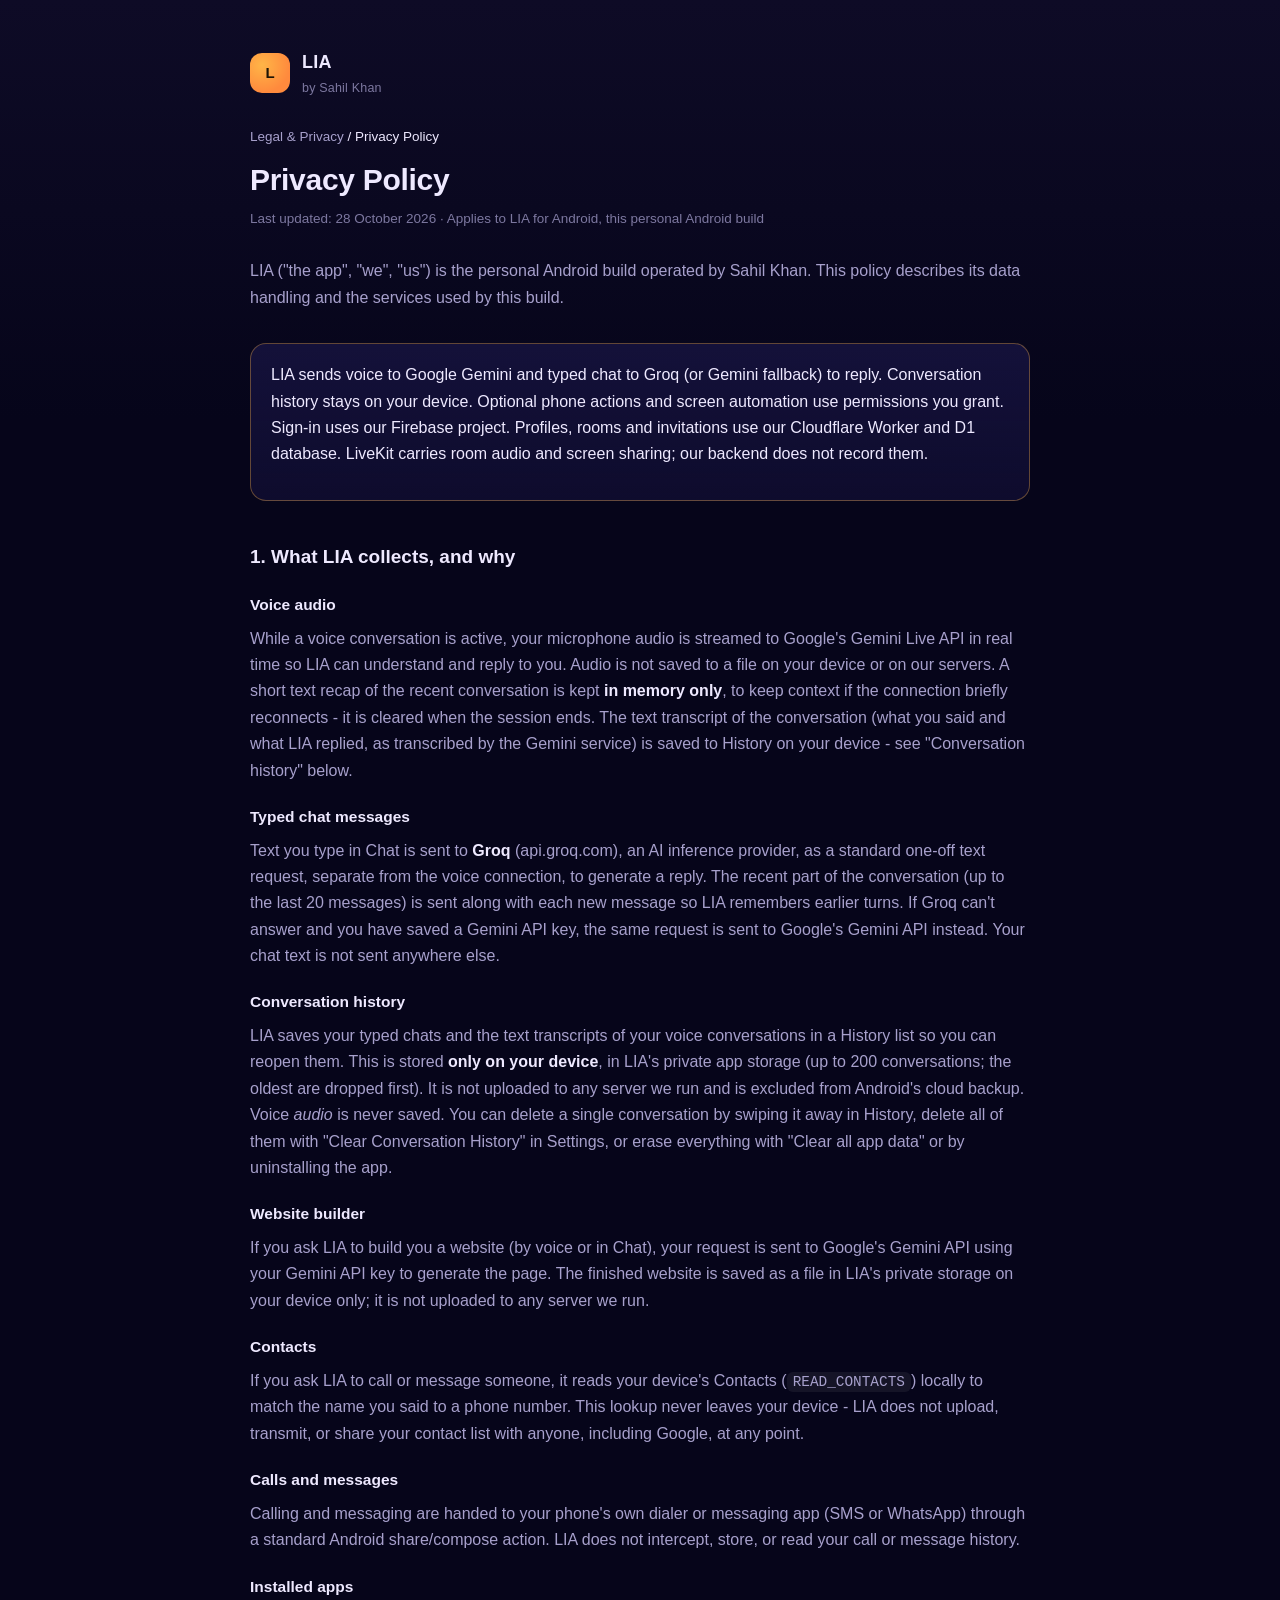
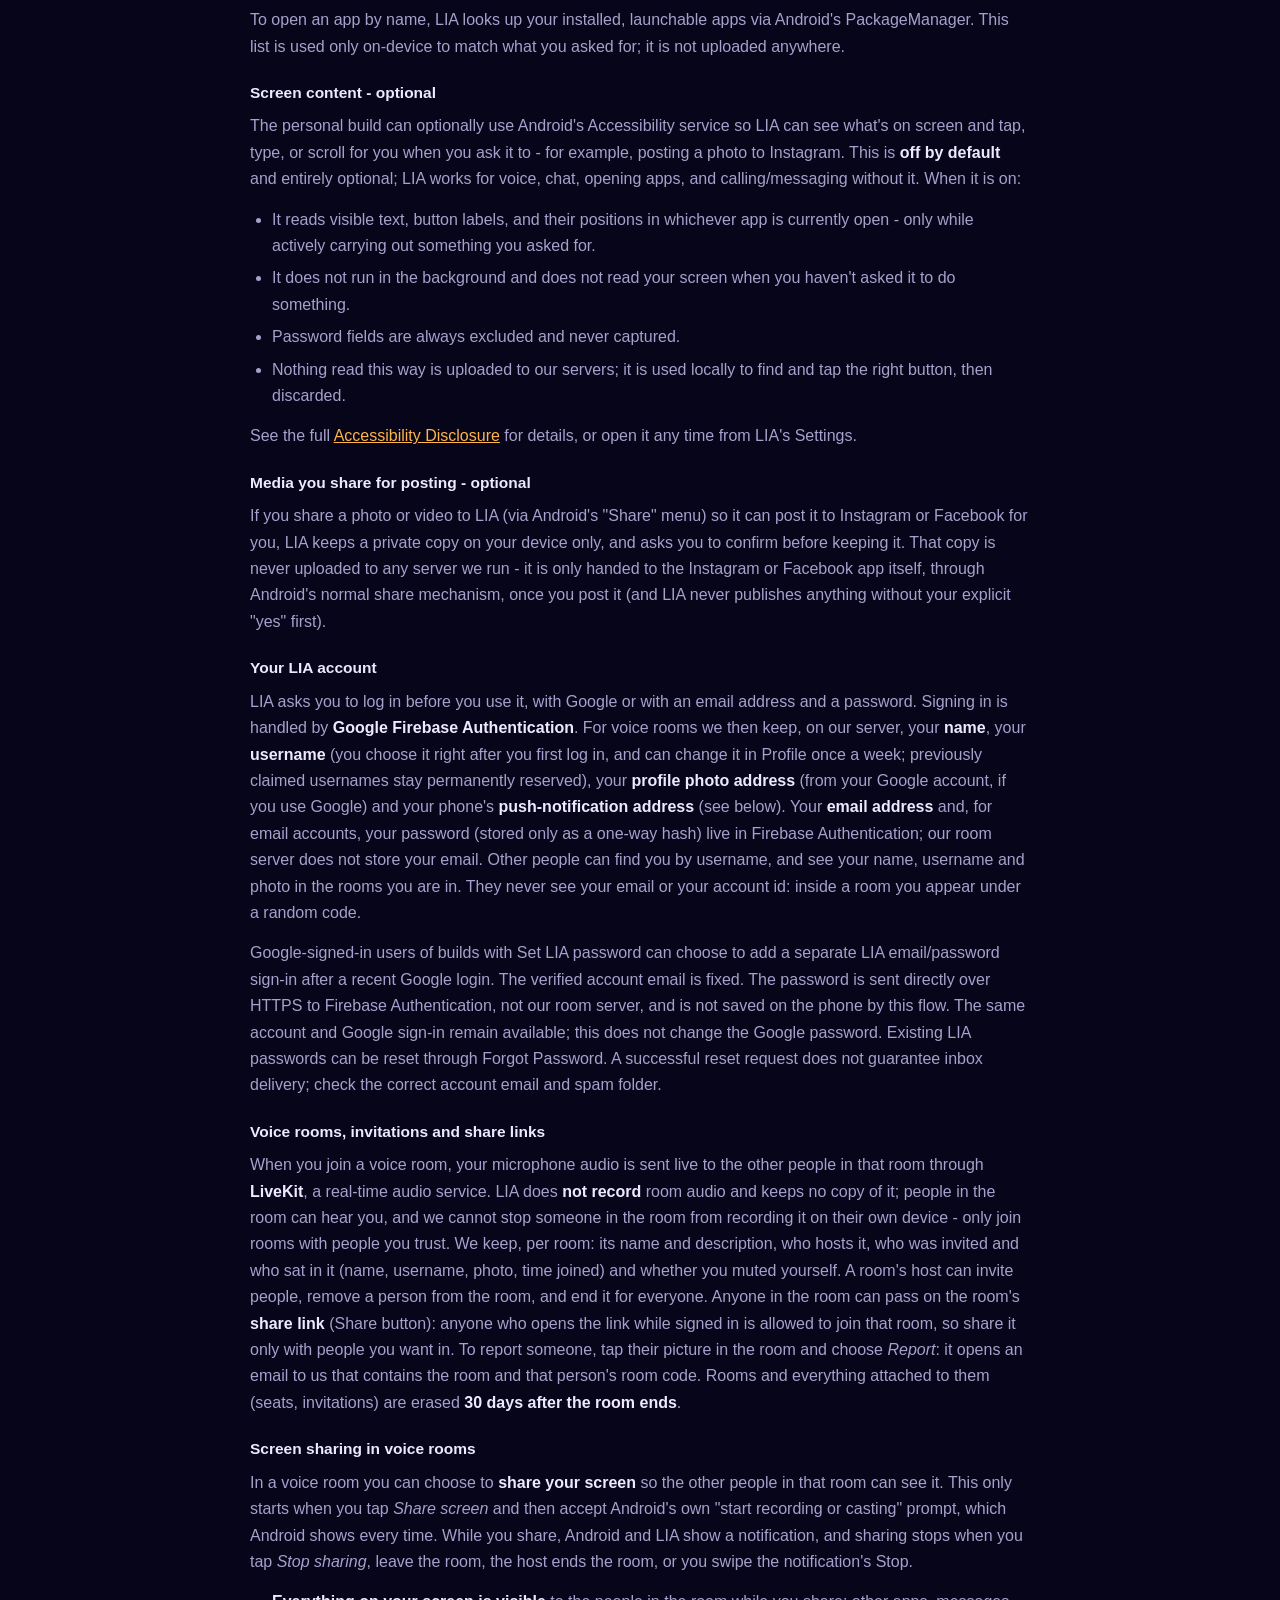
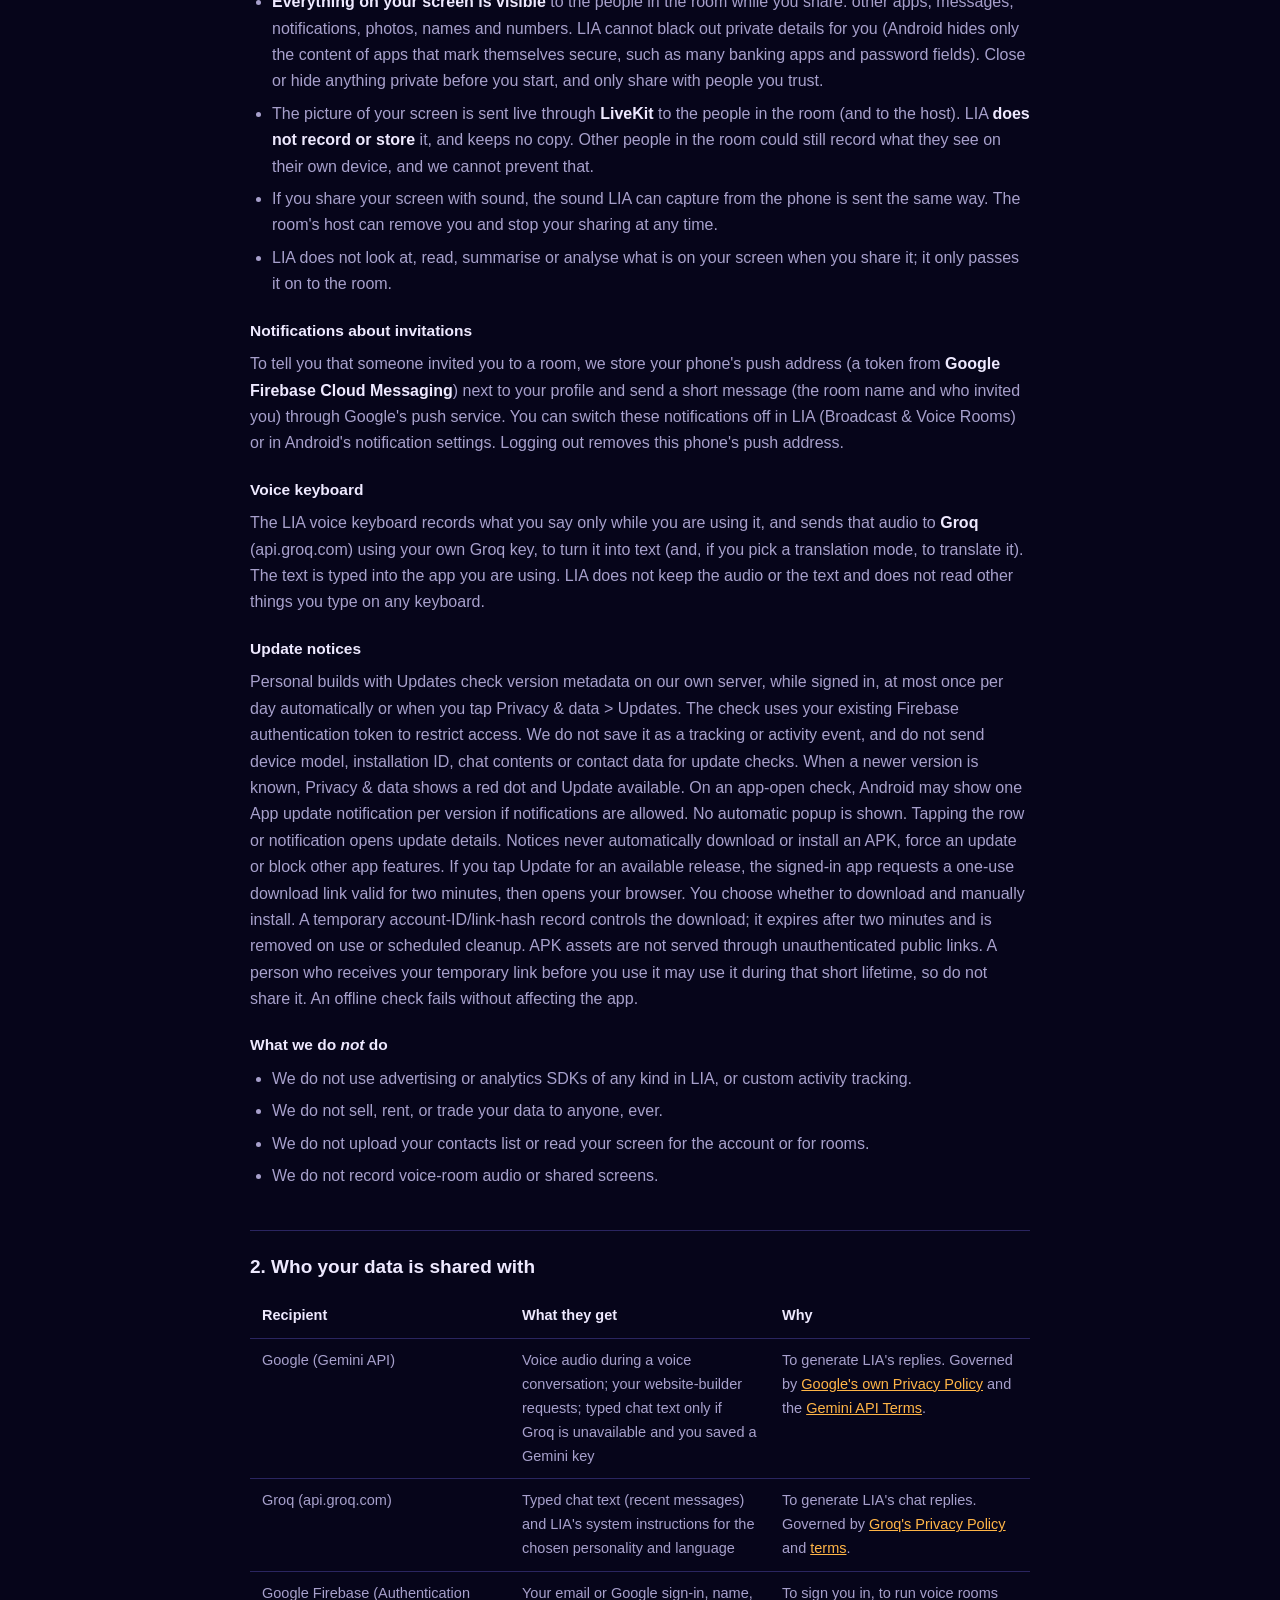
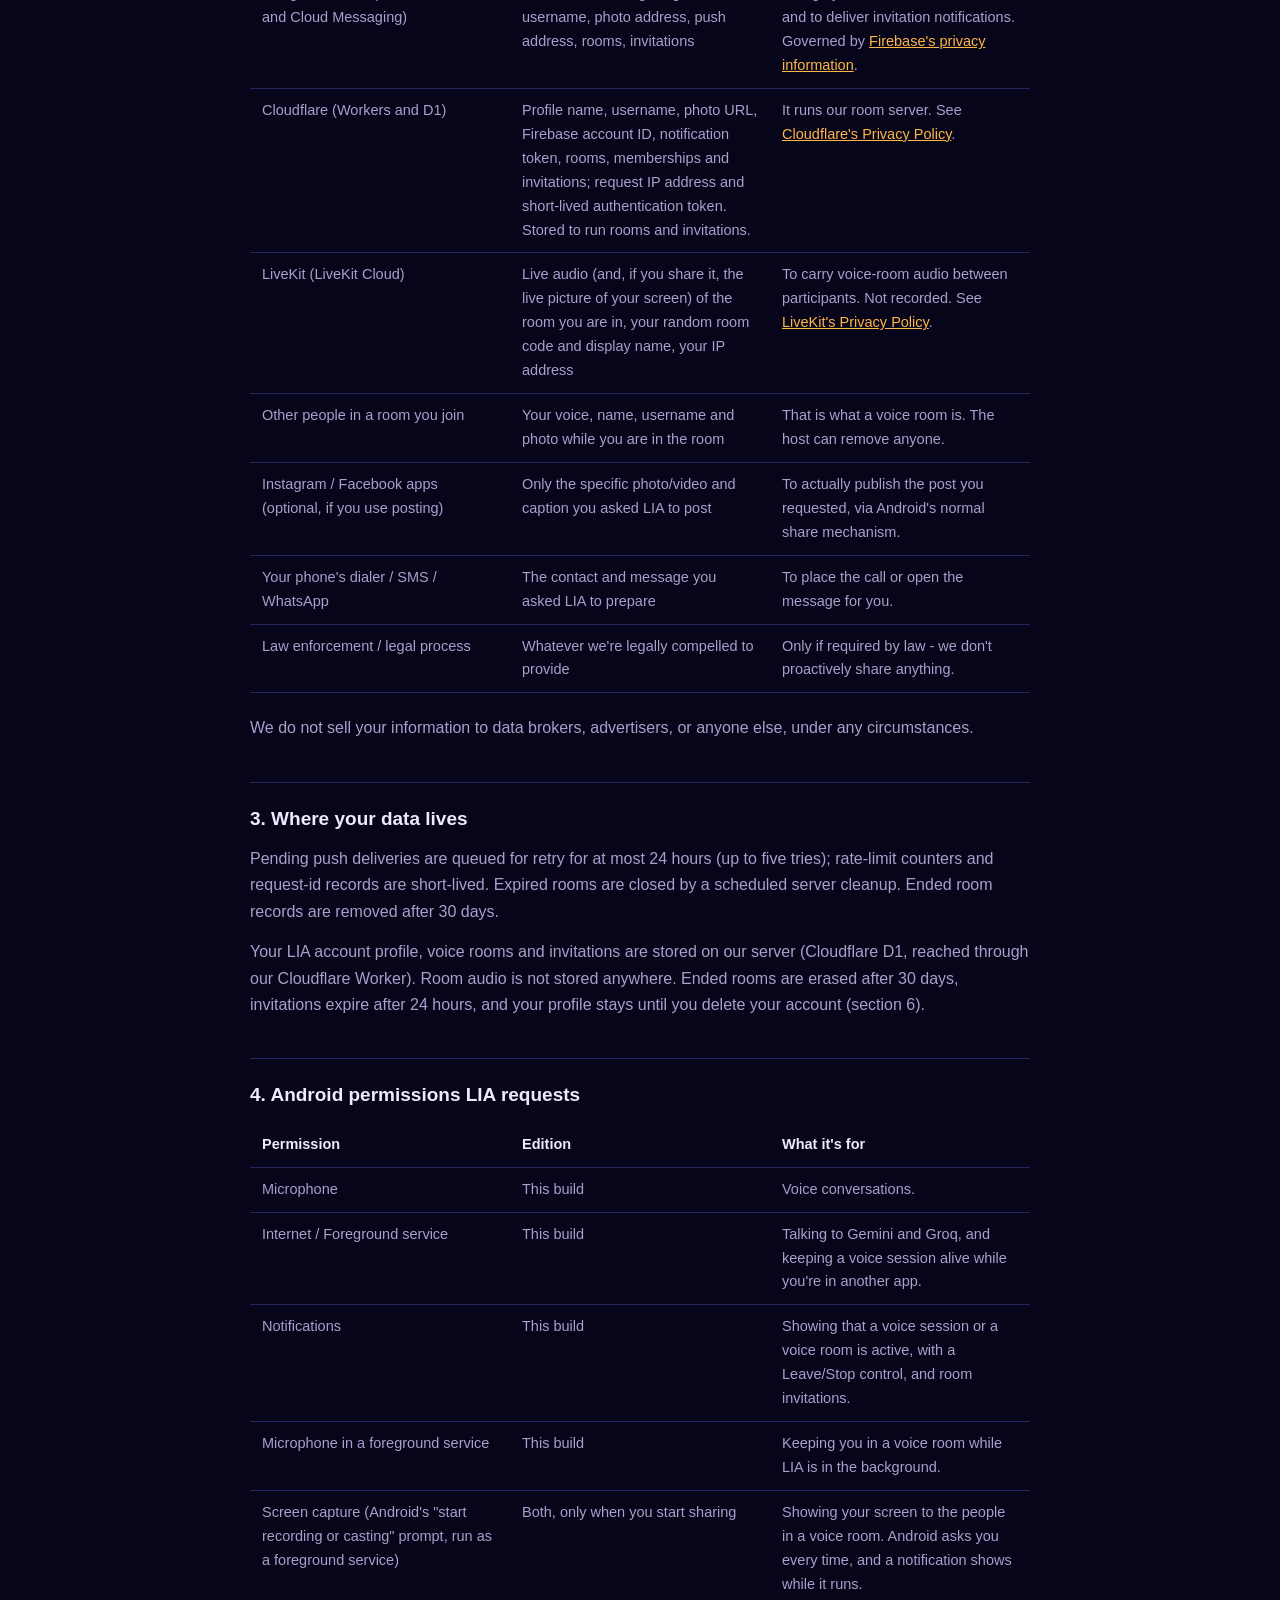
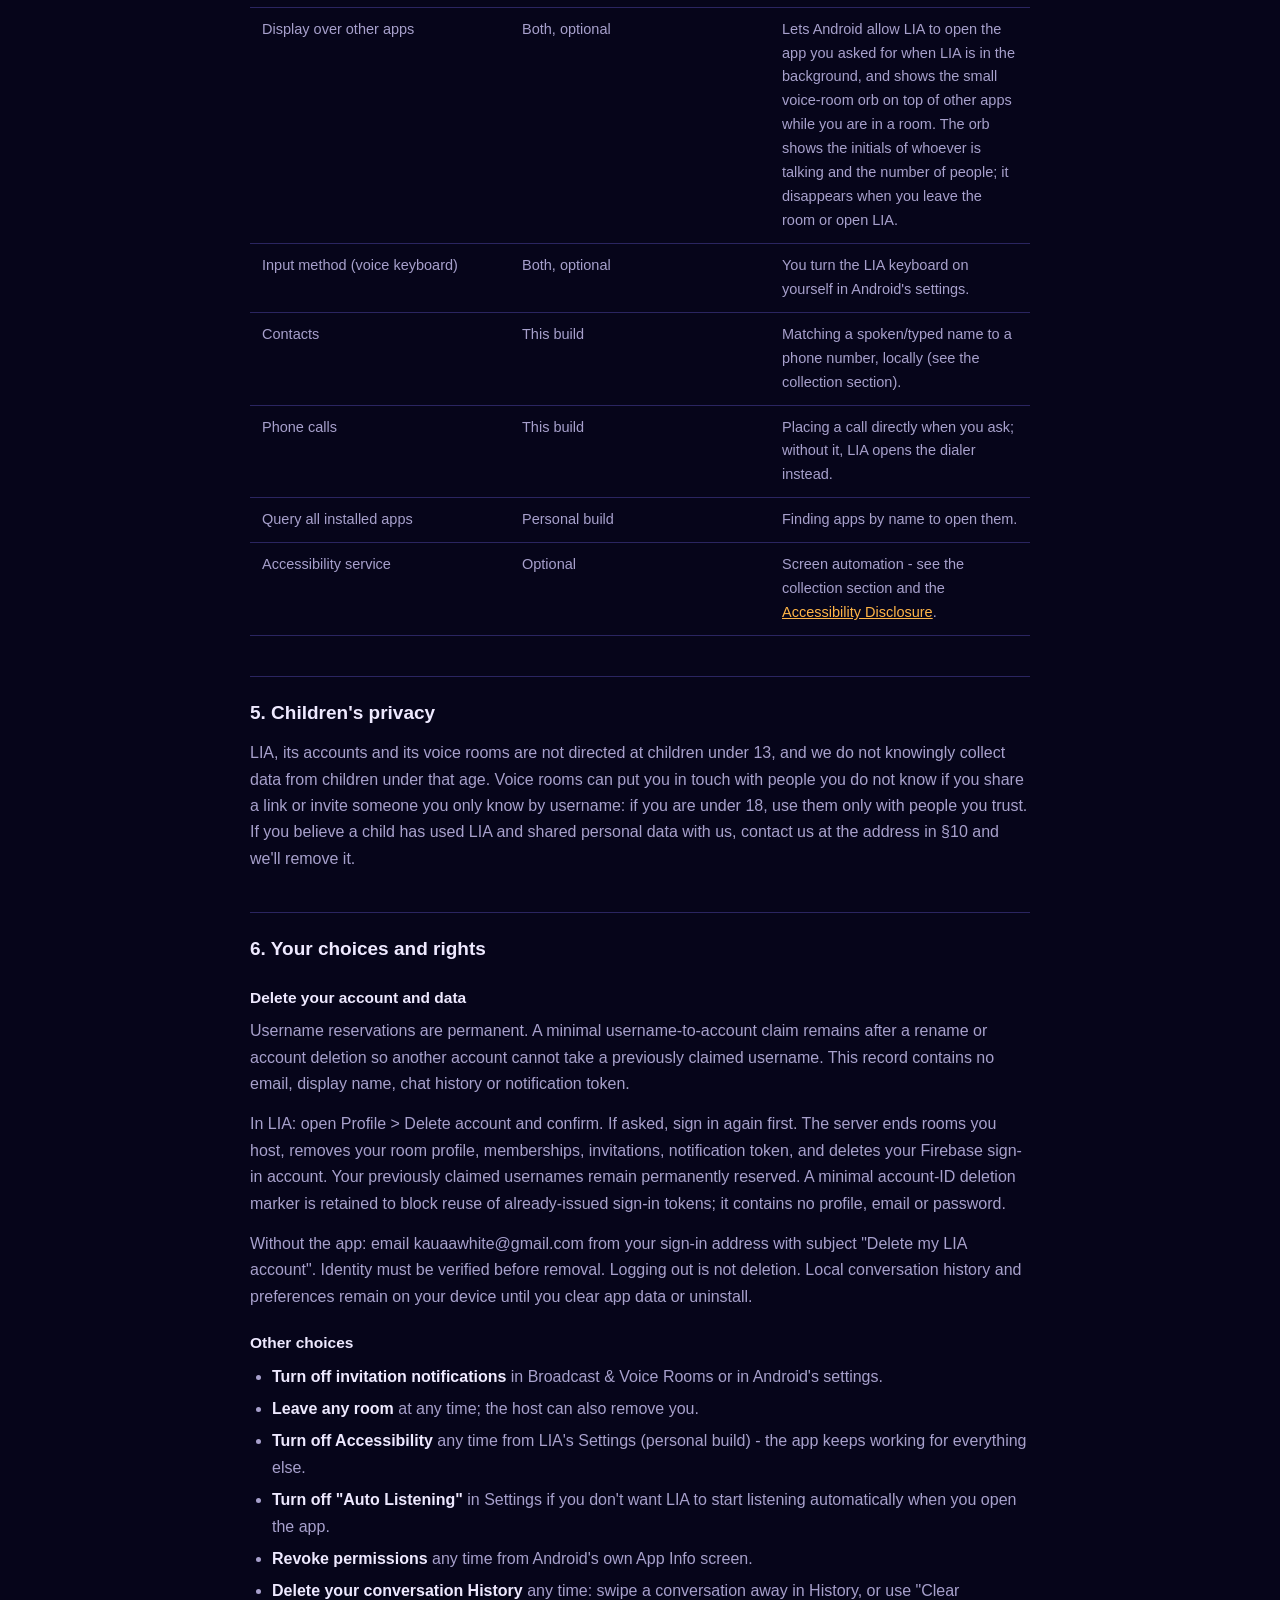
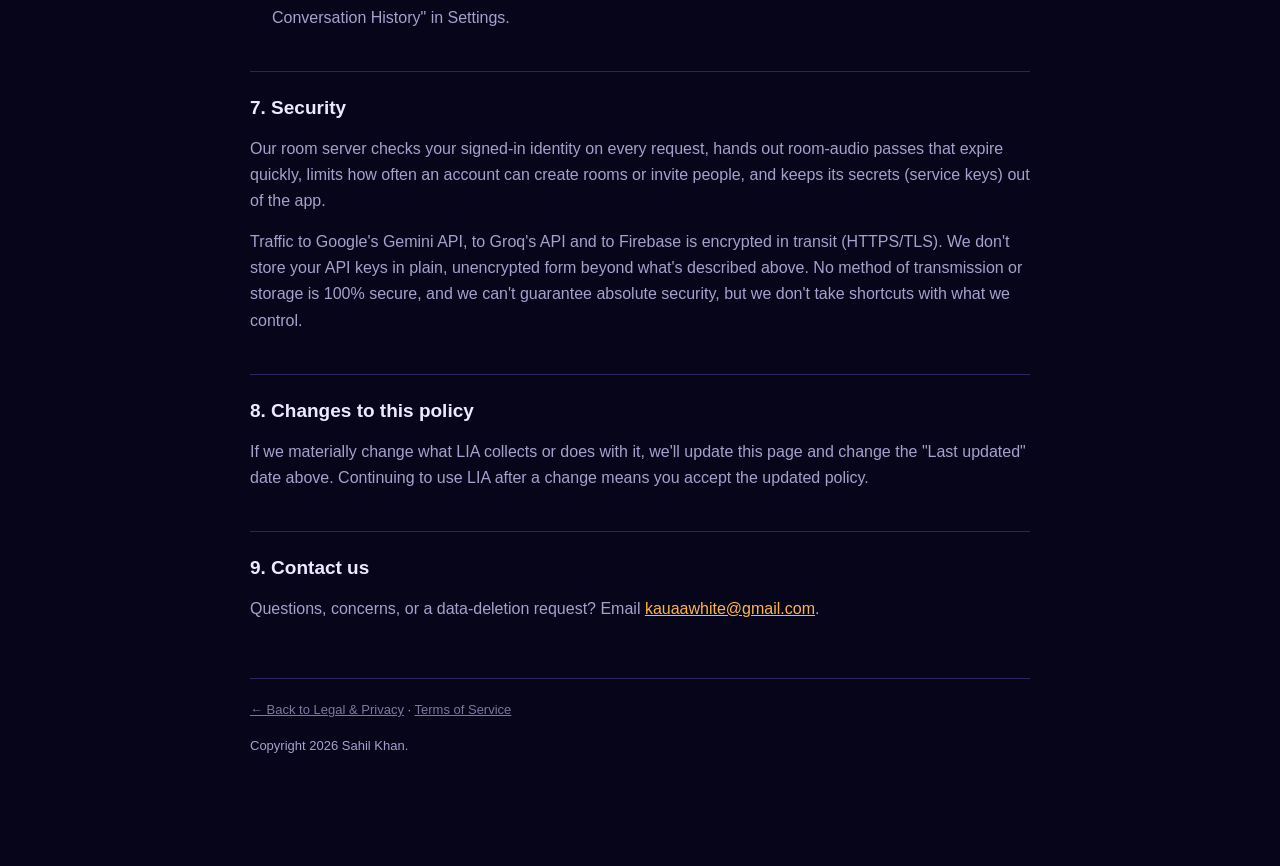
==== commit 5c4b18ea: "Update notices location to Privacy and data Updated the privacy policy text to reflect changes in up" ====
--- a/privacy-policy.html
+++ b/privacy-policy.html
@@ -135,7 +135,7 @@
   mode, to translate it). The text is typed into the app you are using. LIA does not keep the audio or the text and
   does not read other things you type on any keyboard.</p>
 <h3 id="updates">Update notices</h3>
-<p>Personal builds with Updates check version metadata on our own server, while signed in, at most once per day automatically or when you tap About &gt; Updates. The check uses your existing Firebase authentication token to restrict access. We do not save it as a tracking or activity event, and do not send device model, installation ID, chat contents or contact data for update checks. When a newer version is known, About shows a red dot and Update available. On an app-open check, Android may show one App update notification per version if notifications are allowed. No automatic popup is shown. Tapping the row or notification opens update details. Notices never automatically download or install an APK, force an update or block other app features. If you tap Update for an available release, the signed-in app requests a one-use download link valid for two minutes, then opens your browser. You choose whether to download and manually install. A temporary account-ID/link-hash record controls the download; it expires after two minutes and is removed on use or scheduled cleanup. APK assets are not served through unauthenticated public links. A person who receives your temporary link before you use it may use it during that short lifetime, so do not share it. An offline check fails without affecting the app.</p>
+<p>Personal builds with Updates check version metadata on our own server, while signed in, at most once per day automatically or when you tap Privacy &amp; data &gt; Updates. The check uses your existing Firebase authentication token to restrict access. We do not save it as a tracking or activity event, and do not send device model, installation ID, chat contents or contact data for update checks. When a newer version is known, Privacy &amp; data shows a red dot and Update available. On an app-open check, Android may show one App update notification per version if notifications are allowed. No automatic popup is shown. Tapping the row or notification opens update details. Notices never automatically download or install an APK, force an update or block other app features. If you tap Update for an available release, the signed-in app requests a one-use download link valid for two minutes, then opens your browser. You choose whether to download and manually install. A temporary account-ID/link-hash record controls the download; it expires after two minutes and is removed on use or scheduled cleanup. APK assets are not served through unauthenticated public links. A person who receives your temporary link before you use it may use it during that short lifetime, so do not share it. An offline check fails without affecting the app.</p>
 <h3>What we do <em>not</em> do</h3>
 <ul>
 <li>We do not use advertising or analytics SDKs of any kind in LIA, or custom activity tracking.</li>
